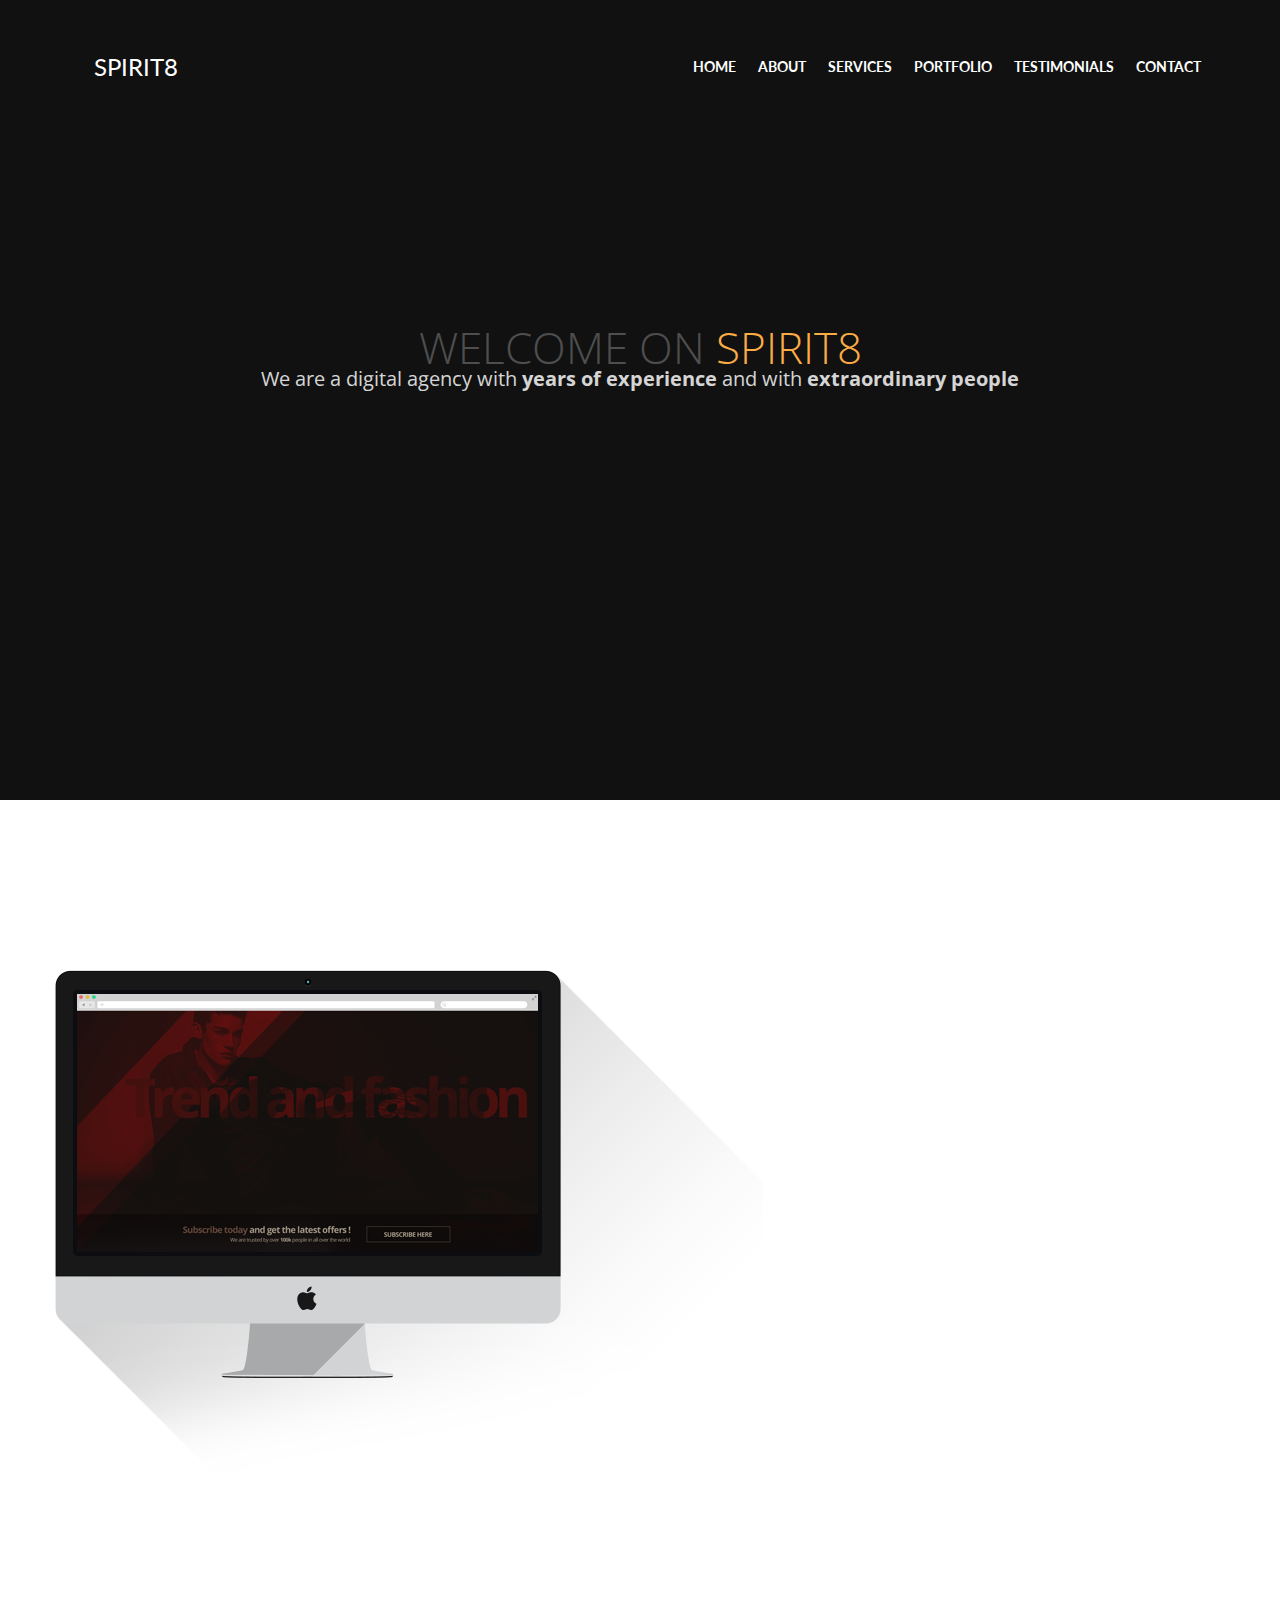
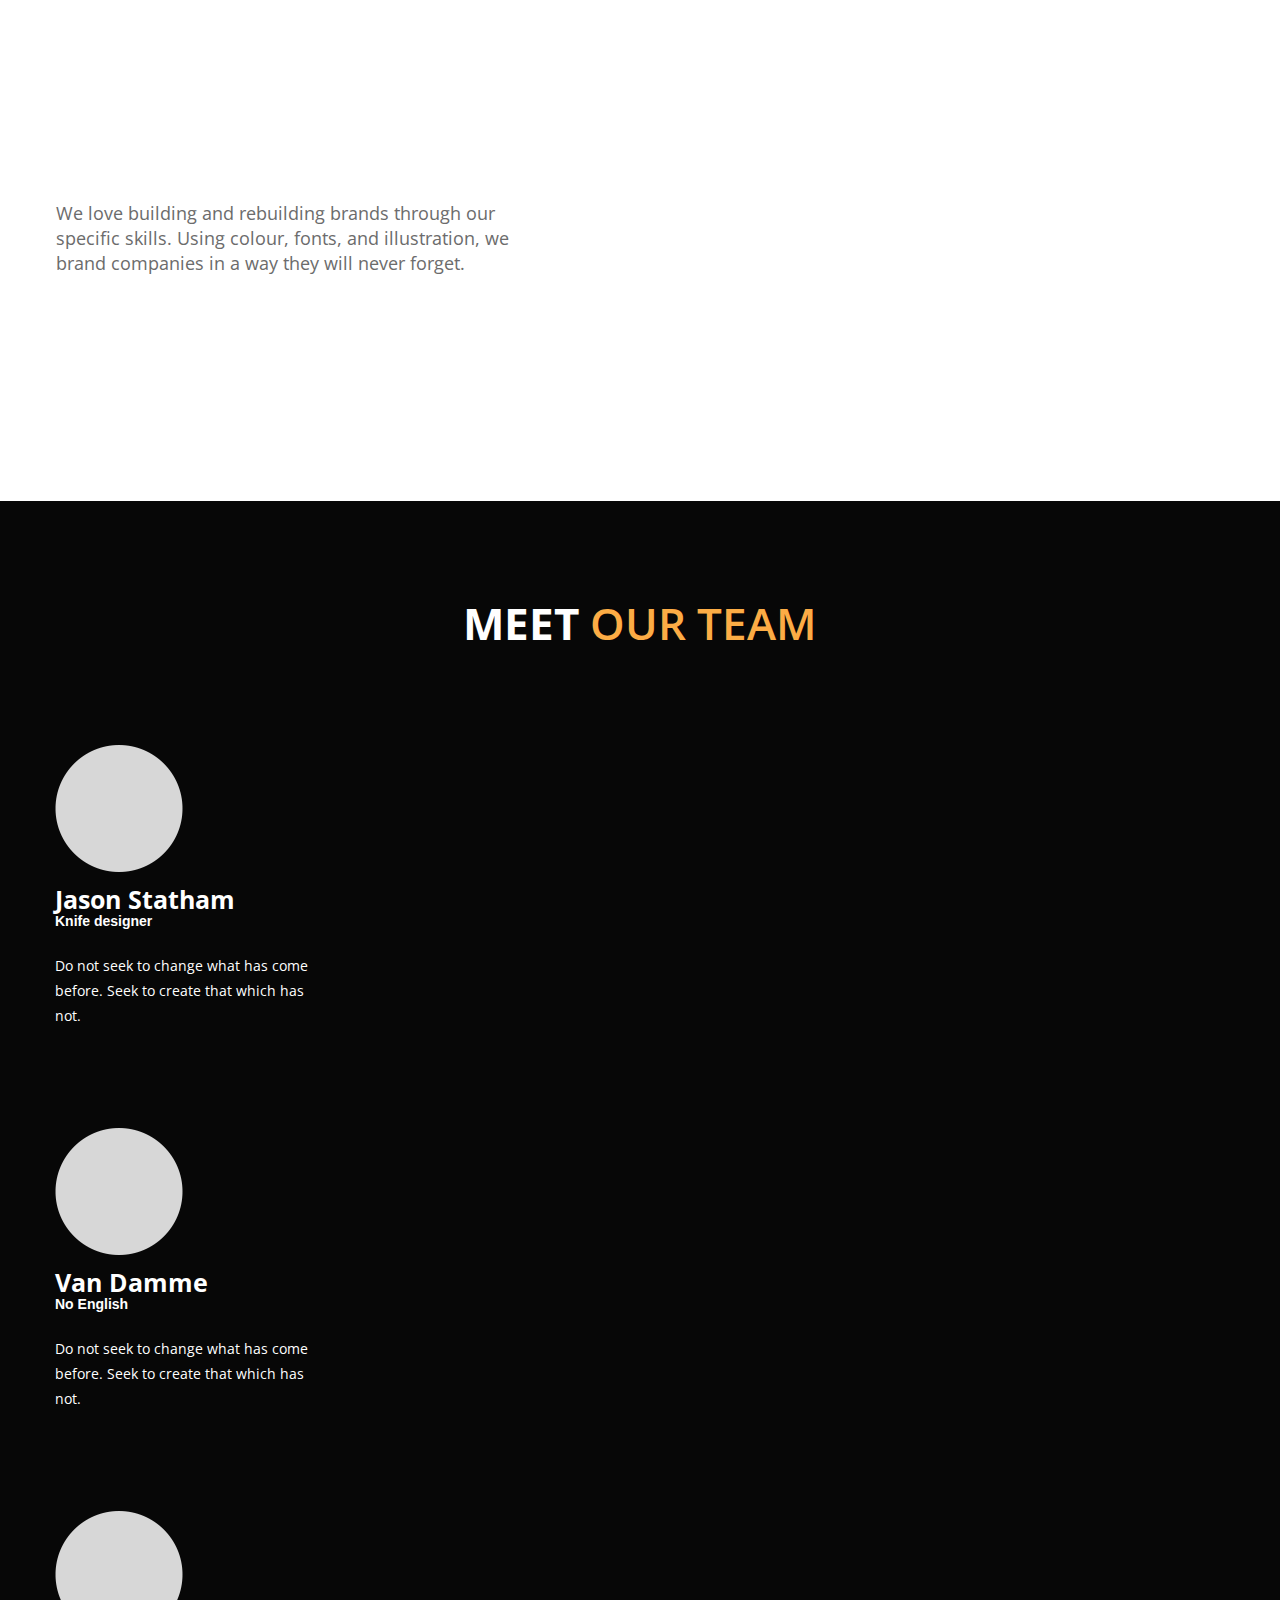
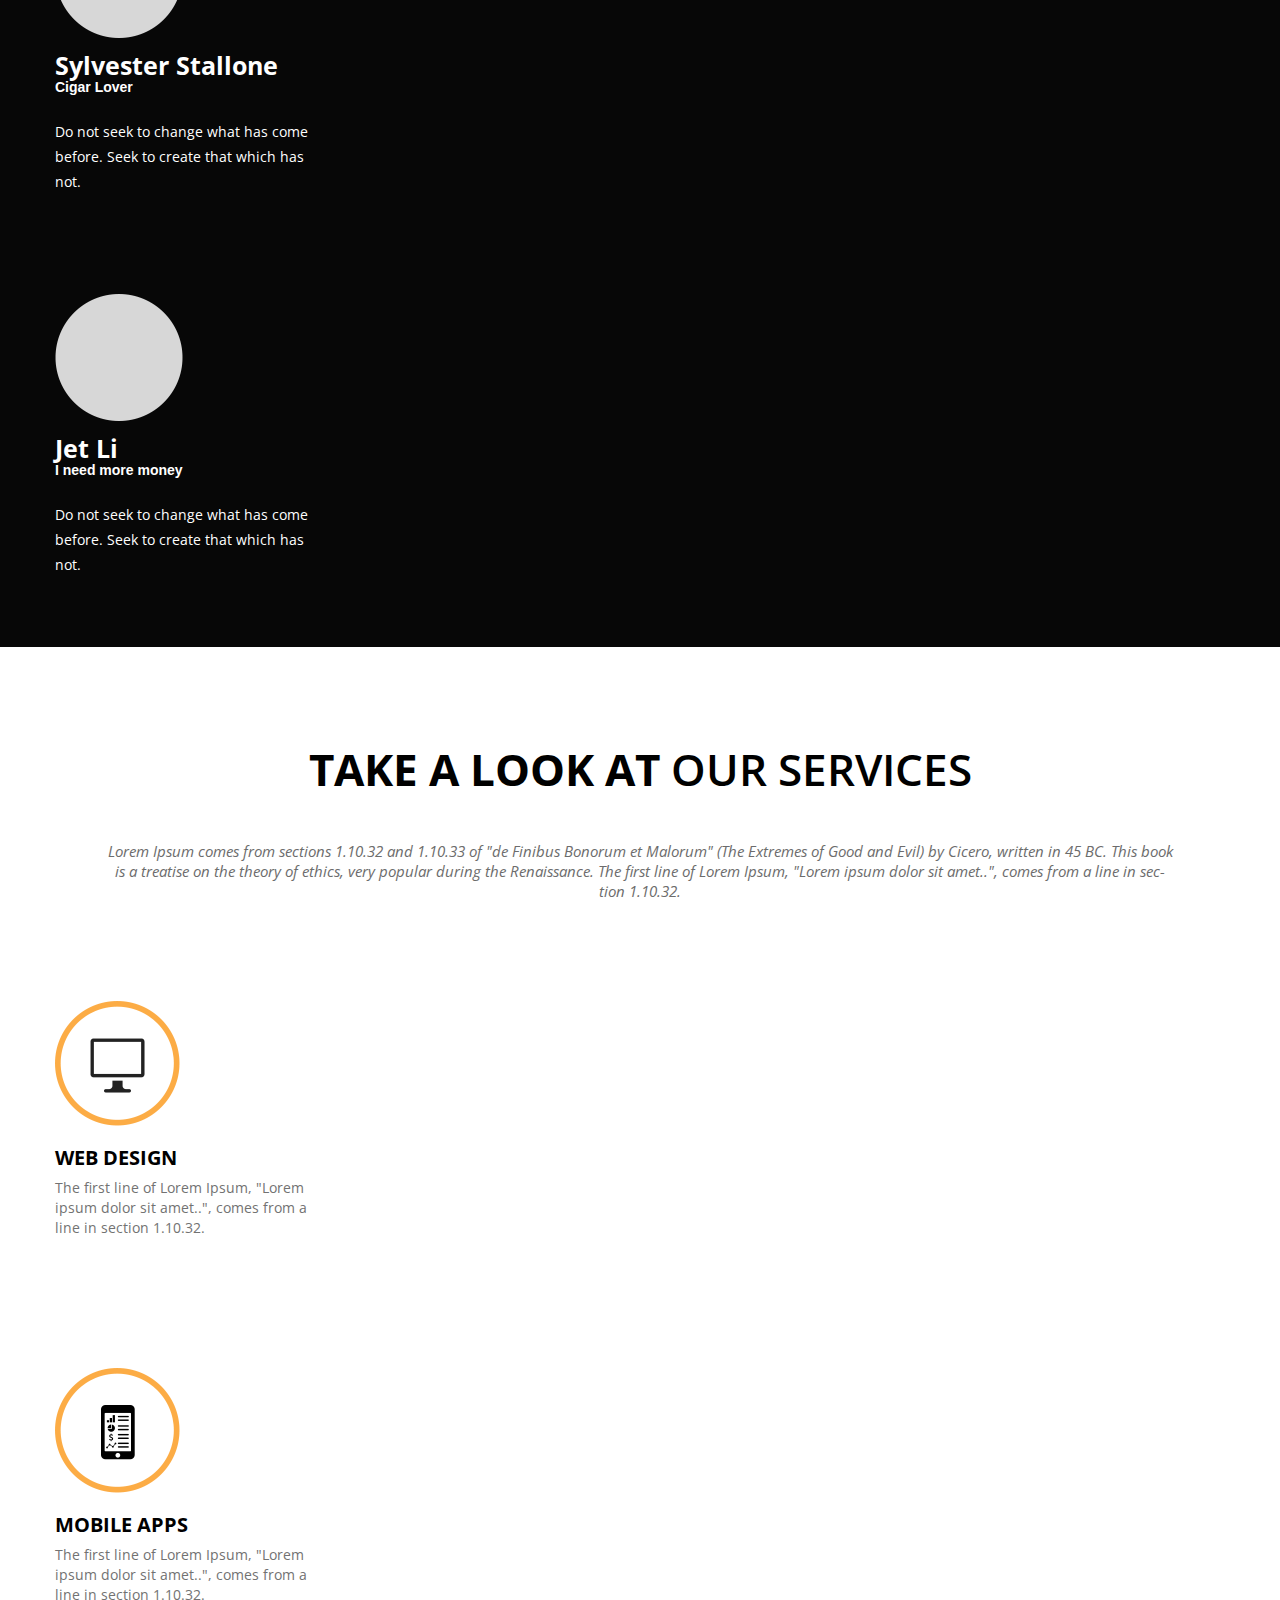
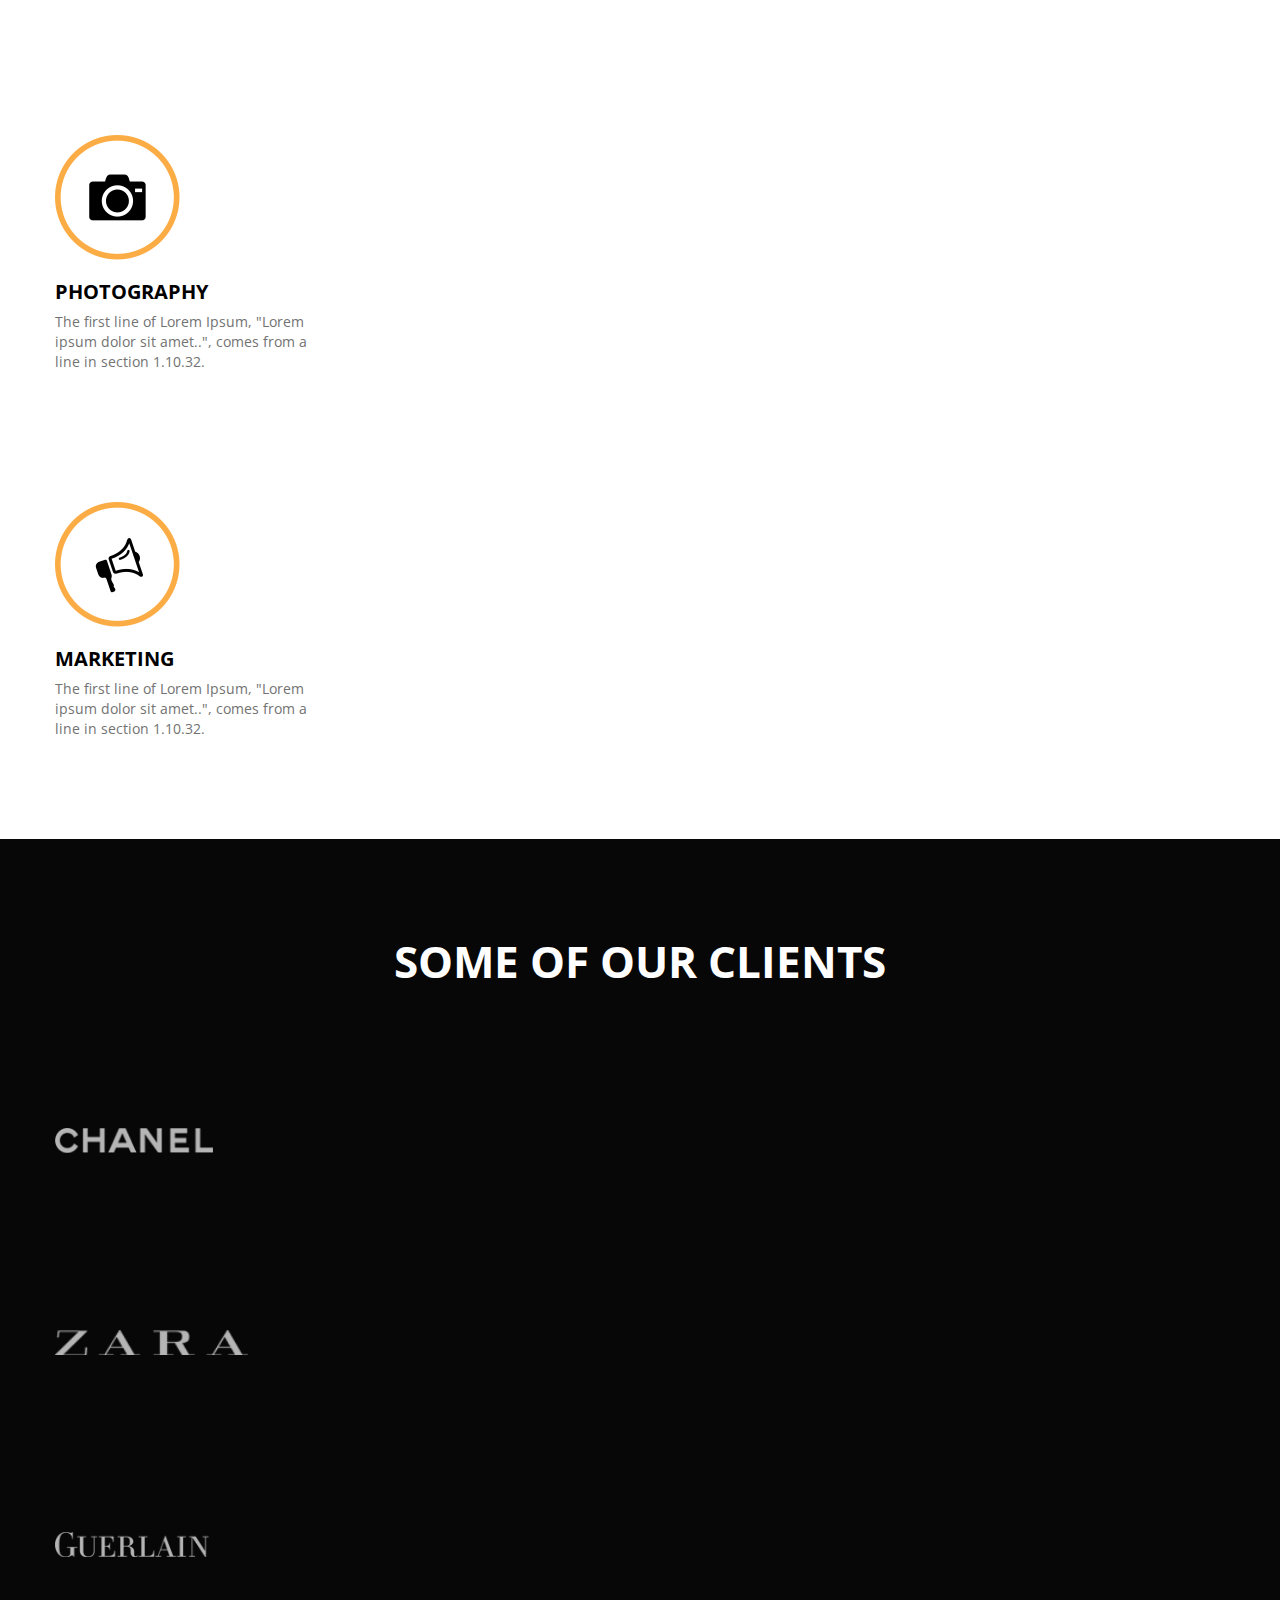
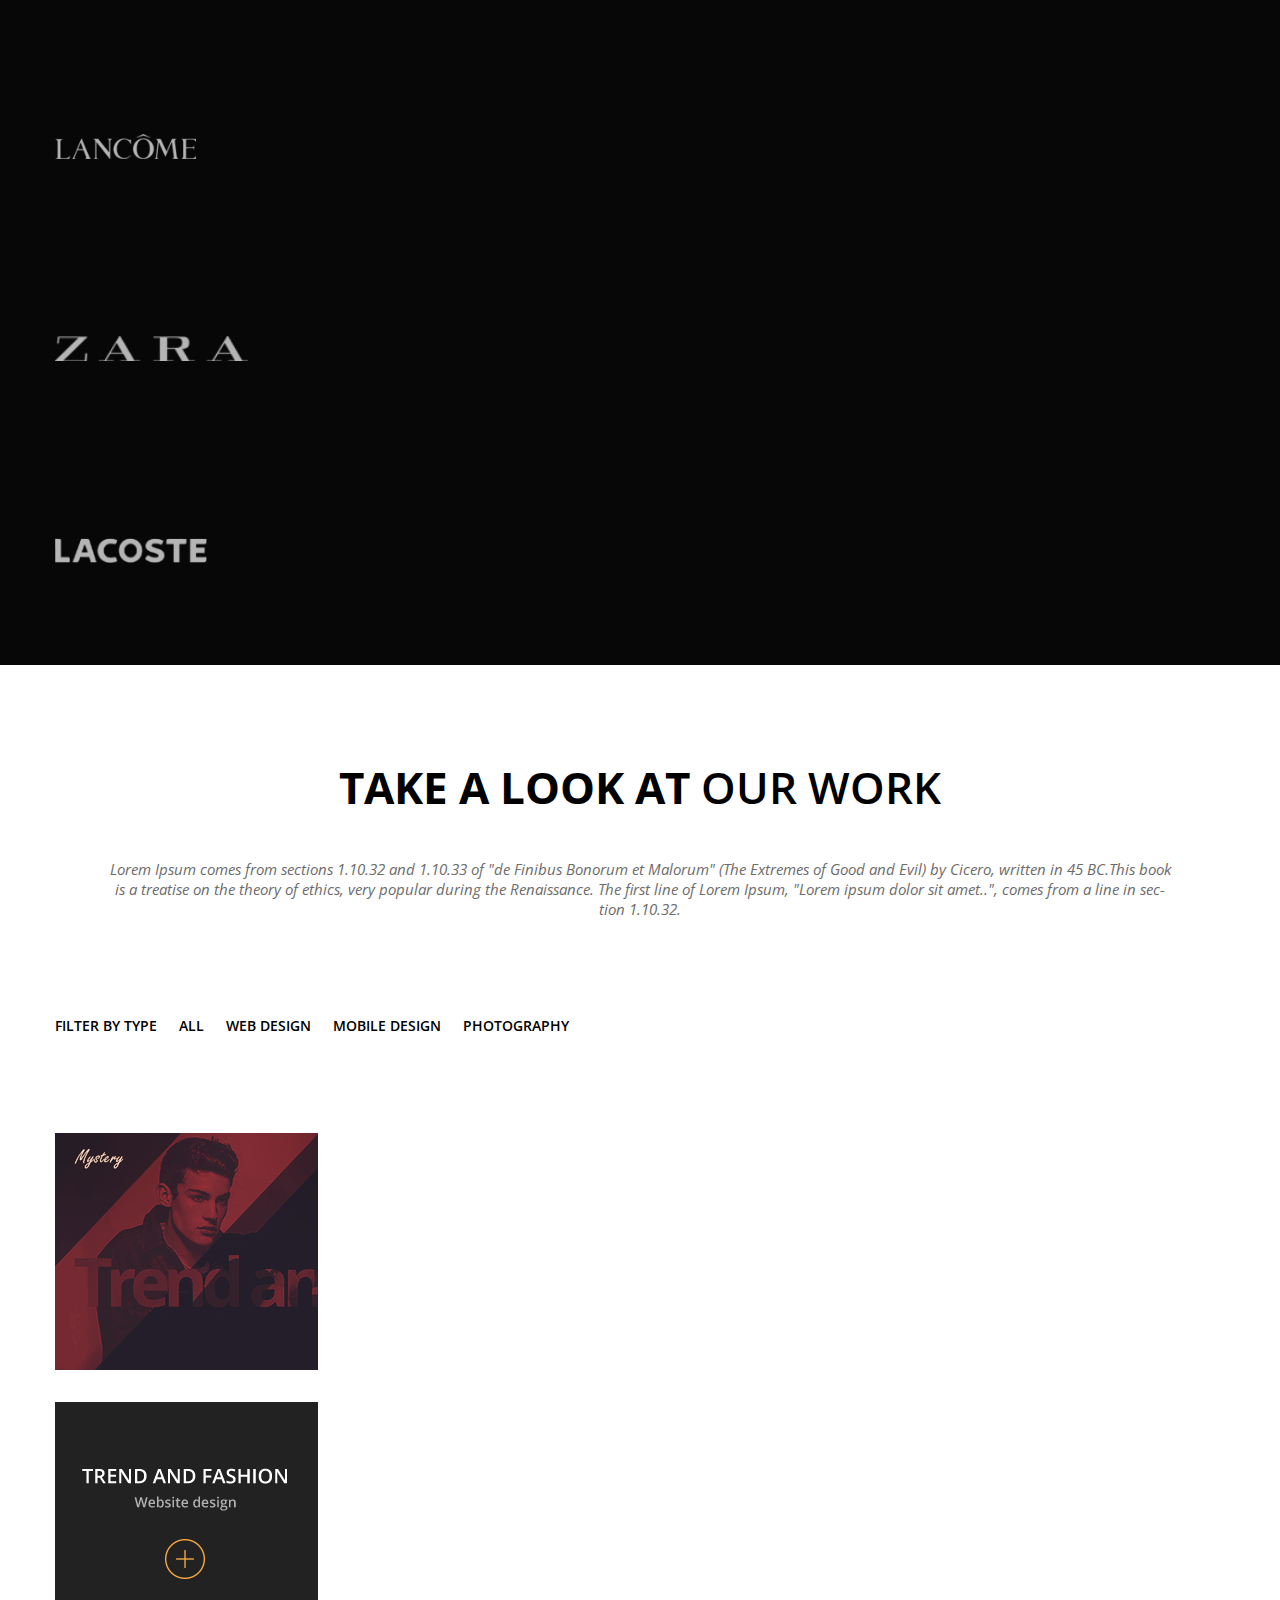
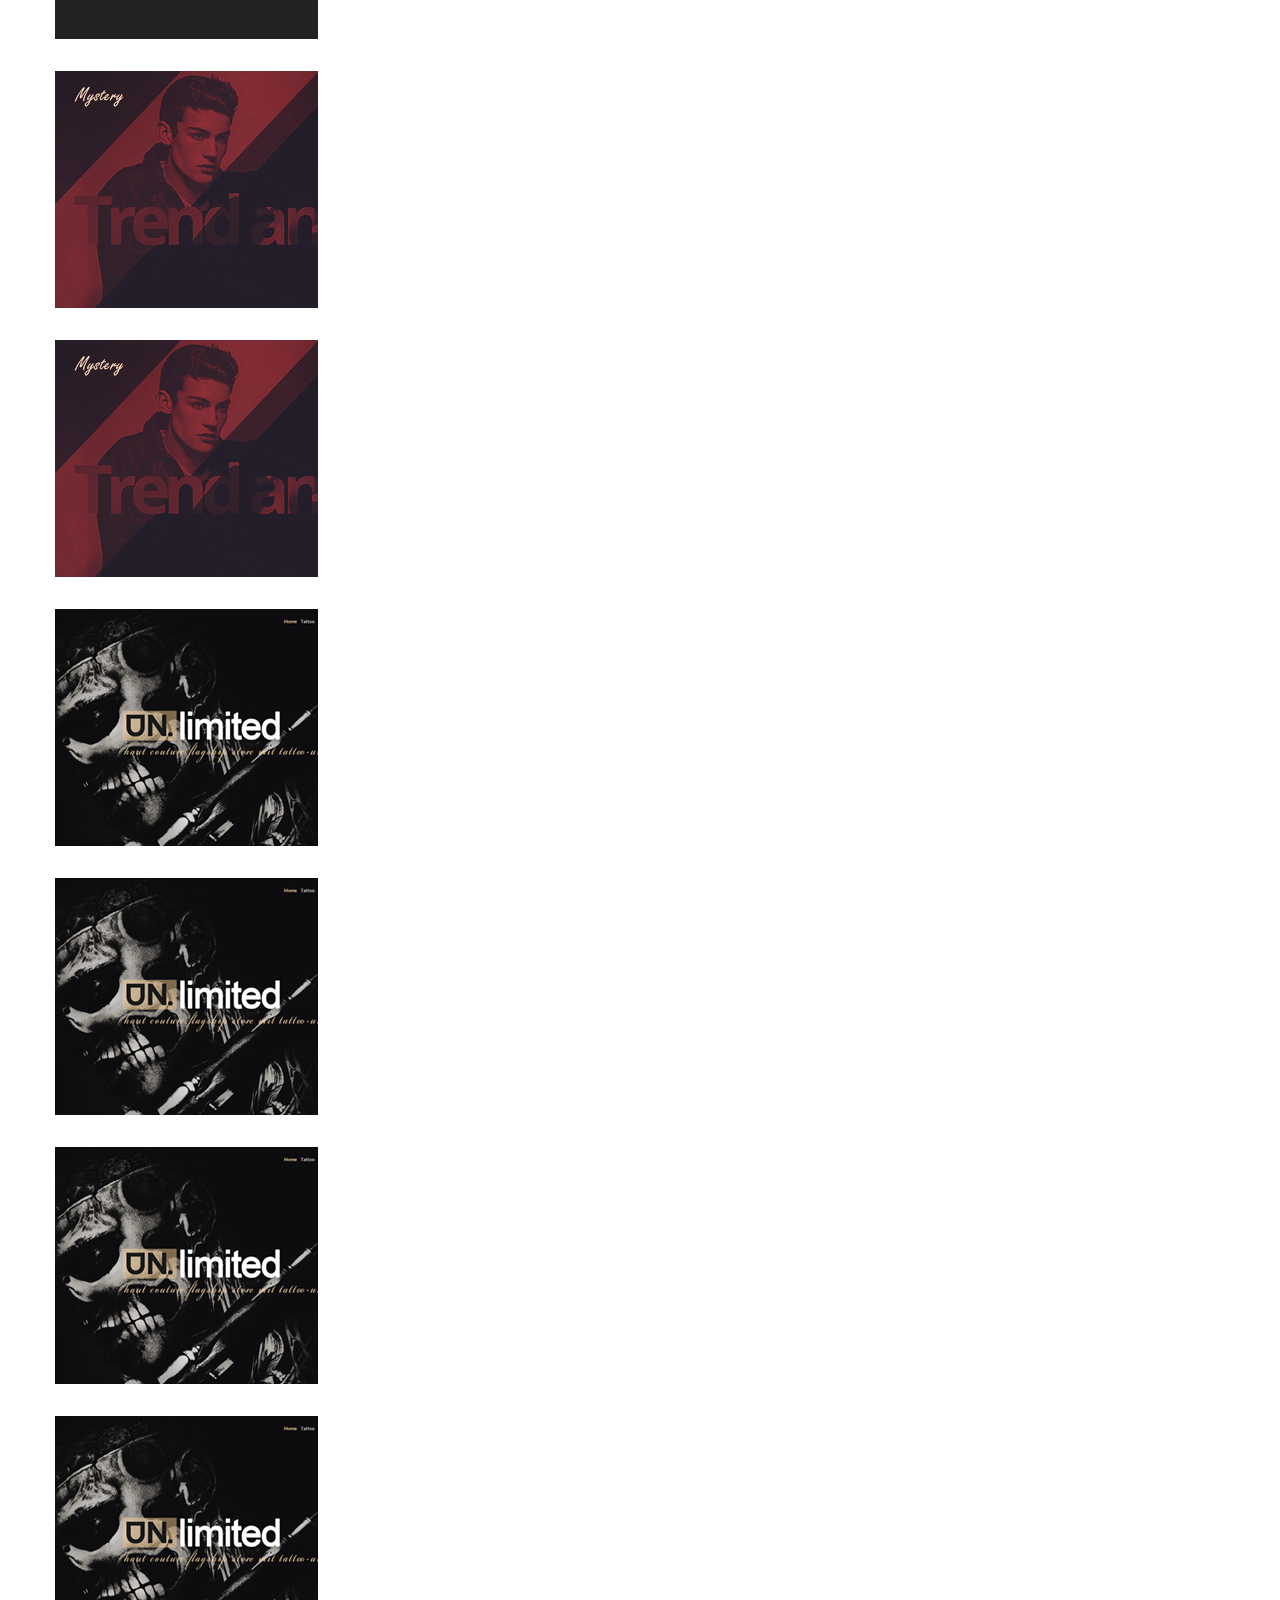
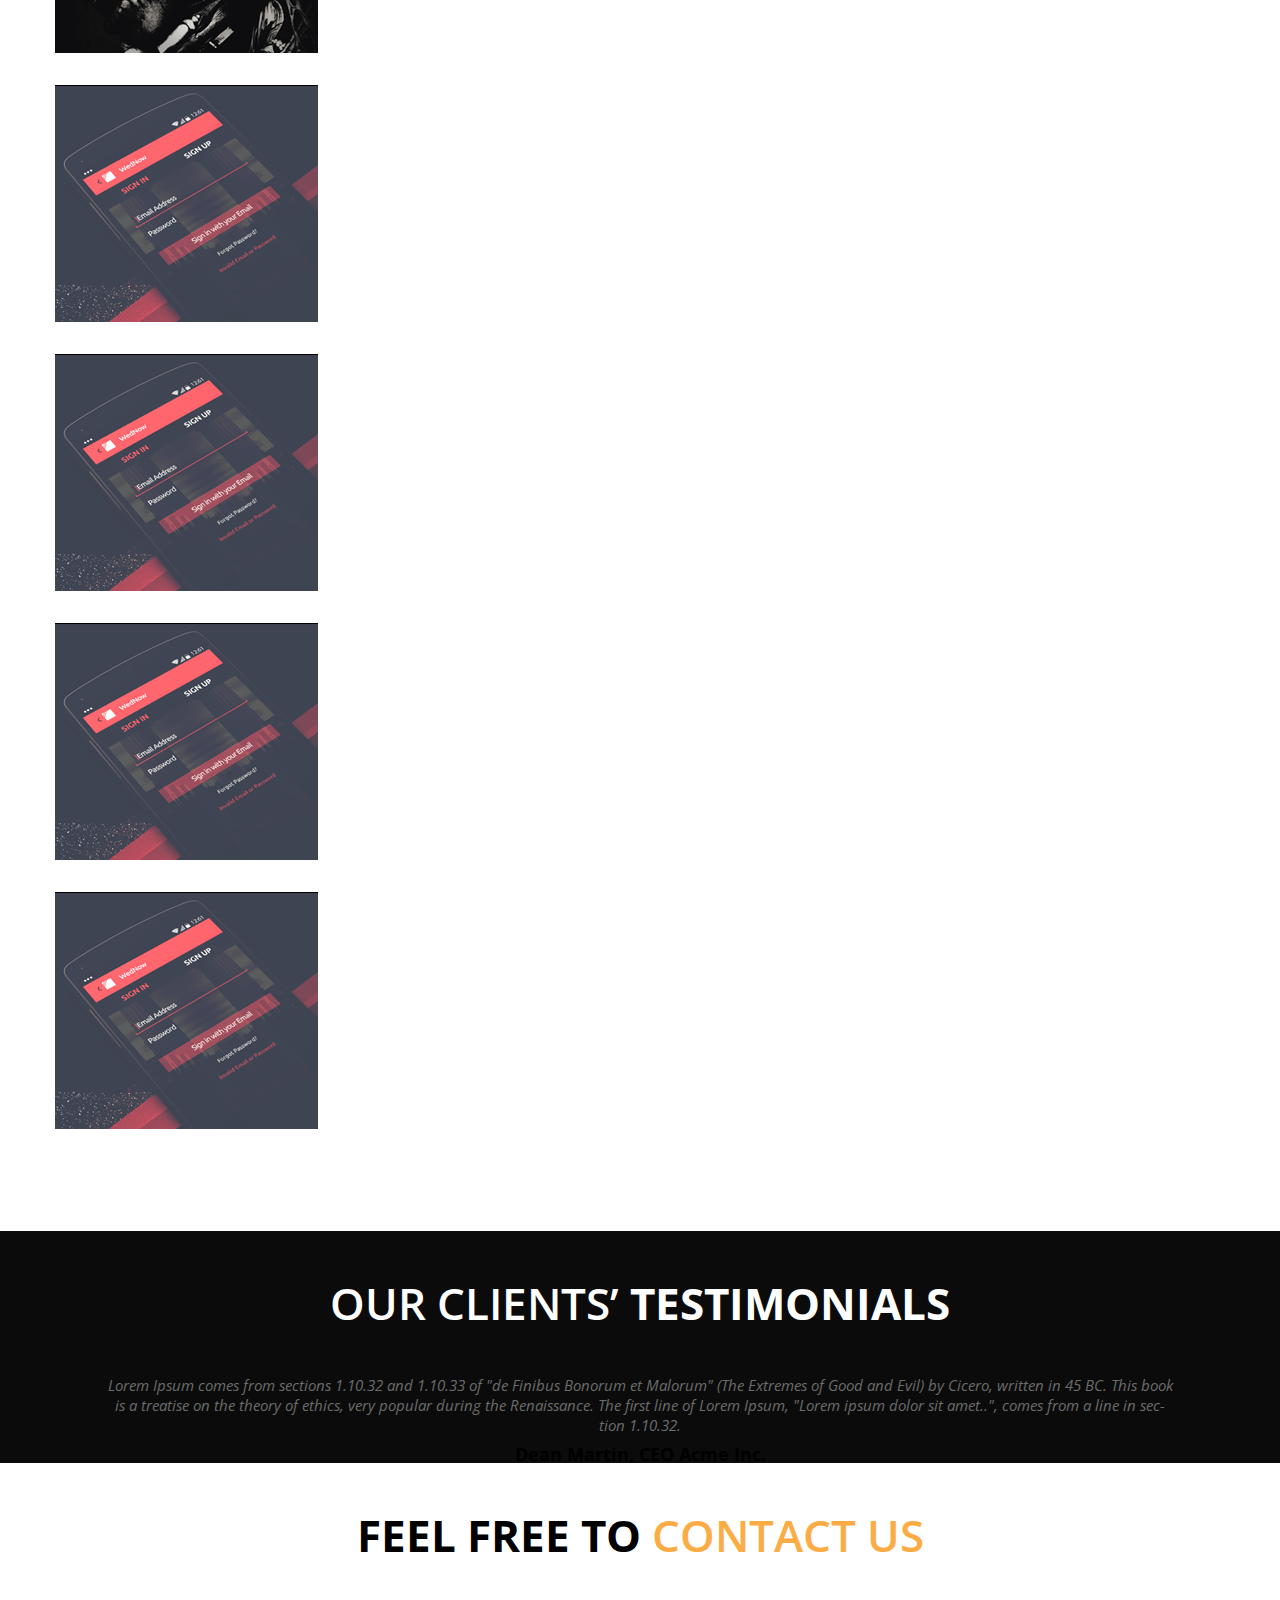
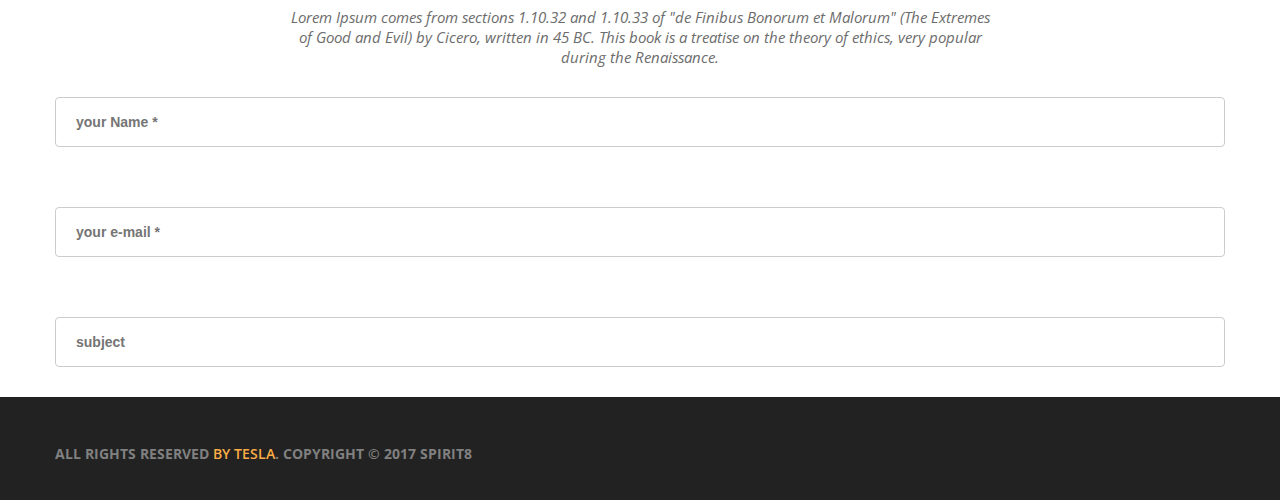
==== index.html @ 23e704df "commit" ====
<!DOCTYPE html>
<html lang="en">
<head>
        	<meta charset="utf-8">
          <meta name="viewport" content="width=device-width, initial-scale=1, shrink-to-fit=no">
        	<title>Spirit8</title>
         <link href="https://fonts.googleapis.com/css?family=Lato|Open+Sans:300,400,600" rel="stylesheet">

            <!-- Bootstrap CSS -->
            <link rel="stylesheet" href="https://maxcdn.bootstrapcdn.com/bootstrap/4.0.0-beta.2/css/bootstrap.min.css" integrity="sha384-PsH8R72JQ3SOdhVi3uxftmaW6Vc51MKb0q5P2rRUpPvrszuE4W1povHYgTpBfshb" crossorigin="anonymous">
            <link rel="stylesheet" href="css/style.css">
            <link rel="stylesheet"  href="css/normalize.css">
            <link rel="stylesheet" href="css/animate.css">
            <!-- slick  -->
     

</head>
<body>
        <header>
        	<div class="wrapper">
        		<div class="header-wrap">
        		  <div class="logo">
        		  	<a class="color" href="#">Spirit8</a>
        		  </div>
        		  <nav class="navigator">
        		  	<ul class="menu">
        		  		<li class="menu-item"><a href="#" class="menu__link">Home</a></li>
        		  		<li class="menu-item"><a href="#" class="menu__link">About</a></li>
        		  		<li class="menu-item"><a href="#" class="menu__link">Services</a></li>
        		  		<li class="menu-item"><a href="#" class="menu__link">Portfolio</a></li>
        		  		<li class="menu-item"><a href="#" class="menu__link">Testimonials</a></li>
        		  		<li class="menu-item"><a href="#" class="menu__link">Contact</a></li>
        		  	</ul>
        		  </nav>
        		</div>
        </header>

        <section id="banner">
        	<div class="wrapper-banner">
        		<div class="banner-black">	
        				<h1 class="animated slideInRight item1">wELCOME on <span>spirit8</span></h1>
        				<p class="animated slideInLeft item2">We are a digital agency with <b>years of experience</b> and with <b>extraordinary people</b></p>

                <div class="scrol">
                  
                </div>
        		</div>
        	</div>
        </section>
        

        <section id="about">
          <div class="wrapper">
          <div class="wrapper-about">
            <div class="row leftslide ">
              <div class="col-md-7">
              <img src="img/slide1.png" alt="">
               </div>
               <div class="col-md-5">
              <p class="animated mov text1">We love building and rebuilding brands through our <br/>  specific skills. Using colour, fonts, and illustration, we <br/>  brand companies in a way they will never forget.</p>
              </div>
            </div>
          </div>
        </div>
        </section>


        <section id="team">
          <div class="wrapper">
          <div class="wrapper-team">
            <div id="slider">
            <h1 class="title">Meet <span>our team</span></h1>
            <div class="row text-center ">
               <div class="col-lg-3">
                 <img  class="icon" src="img/icon1.png" alt="">
                 <h2 class="had2">Jason Statham</h2>
                 <h3 class="had3">Knife designer</h3>
                 <p class="descr">Do not seek to change what has come <br> 
                    before. Seek to create that which  has<br> not.</p>
               </div>
               <div class="col-lg-3">
                 <img class="icon" src="img/icon1.png" alt="">
                 <h2 class="had2">Van Damme</h2>
                 <h3 class="had3">No English</h3>
                 <p class="descr">Do not seek to change what has come <br> 
                    before. Seek to create that which  has<br> not.</p>
               </div>
               <div class="col-lg-3">
                 <img class="icon" src="img/icon1.png" alt="">
                 <h2 class="had2">Sylvester Stallone</h2>
                 <h3 class="had3">Cigar Lover</h3>
                 <p class="descr">Do not seek to change what has come <br> 
                    before. Seek to create that which  has<br> not.</p>
               </div>
               <div class="col-lg-3">
                 <img  class="icon" src="img/icon1.png" alt="">
                 <h2 class="had2">Jet Li</h2>
                 <h3 class="had3">I need more money</h3>
                 <p class="descr">Do not seek to change what has come <br> 
                    before. Seek to create that which  has<br> not.</p>
               </div>
            </div>
            </div>
          </div>
        </div>
        </section>

        <section id="services">
          <div class="wrapper">
            <div class="wrapper-serv">
              <h2 class="box">take a look at <span>our services</span></h2>
              <p class="text2">Lorem Ipsum comes from sections 1.10.32 and 1.10.33 of "de Finibus Bonorum et Malorum" (The Extremes of Good and Evil) by Cicero, written in 45 BC. This book <br> is a treatise on the theory of ethics, very popular during the Renaissance. The first line of Lorem Ipsum, "Lorem ipsum dolor sit amet..", comes from a line in sec-<br>tion 1.10.32.</p>
              <div class="animated mov1 row text-center">
                <div class="col-lg-3">
                 <img  class="icon" src="img/Forma-1.png" alt="">
                 <h2 class="had4">Web design</h2>
                 <p class="descr2">The first line of Lorem Ipsum, "Lorem <br> ipsum dolor sit amet..", comes from a<br> line in section 1.10.32.</p>
               </div>
                 <div class="col-lg-3">
                 <img  class="icon" src="img/Forma-2.png" alt="">
                 <h2 class="had4">Mobile apps</h2>
                 <p class="descr2">The first line of Lorem Ipsum, "Lorem <br> ipsum dolor sit amet..", comes from a<br> line in section 1.10.32.</p>
               </div>
                 <div class="col-lg-3">
                 <img  class="icon" src="img/Forma-3.png" alt="">
                 <h2 class="had4">PHOTOGRAPHY</h2>
                 <p class="descr2">The first line of Lorem Ipsum, "Lorem <br> ipsum dolor sit amet..", comes from a<br> line in section 1.10.32.</p>
               </div>
                 <div class="col-lg-3">
                 <img  class="icon" src="img/Forma-4.png" alt="">
                 <h2 class="had4">marketing</h2>
                 <p class="descr2">The first line of Lorem Ipsum, "Lorem <br> ipsum dolor sit amet..", comes from a<br> line in section 1.10.32.</p>
               </div>
              </div>
            </div>
          </div>
        </section>


          <section id="clients">
            <div class="wrapper">
              <div class="wrapper-client">
                <div class="title"><h2>SOME OF OUR CLIENTS</h2></div>
                 <div class="row text-center">
                   <div class="col-lg-2">
                    <img class="icon2" src="img/client-1.png" alt="">
                  </div>
                   <div class="col-lg-2">
                    <img class="icon2" src="img/client-2.png" alt="">
                  </div>
                   <div class="col-lg-2">
                    <img class="icon2" src="img/client-3.png" alt="">
                  </div>
                   <div class="col-lg-2">
                    <img class="icon2" src="img/client-4.png" alt="">
                  </div>
                   <div class="col-lg-2">
                    <img class="icon2" src="img/client-2.png" alt="">
                  </div>
                   <div class="col-lg-2">
                    <img class="icon2" src="img/client-5.png" alt="">
                  </div>
              </div>
            </div>
          </section>


        <section id="portfolio">
          <div class="wrapper">
            <div class="wrapper-port">
              <div class="box1"><h1 class="title1">take a look at <span>our work</span></h1>
                <p class="text3">Lorem Ipsum comes from sections 1.10.32 and 1.10.33 of "de Finibus Bonorum et Malorum" (The Extremes of Good and Evil) by Cicero, written in 45 BC.This book <br>  is a treatise on the theory of ethics, very popular during the Renaissance. The first line of Lorem Ipsum, "Lorem ipsum dolor sit amet..", comes from a line in sec-<br> tion 1.10.32.</p>
              </div>
              <ul class="menu2">
                <li class="menu-item1"><a href="#" class="menu__link1">Filter by type</a></li>
                <li class="menu-item2"><a href="#" class="menu__link1">All</a></li>
                <li class="menu-item2"><a href="#" class="menu__link1">Web design</a></li>
                <li class="menu-item2"><a href="#" class="menu__link1">Mobile design</a></li>
                <li class="menu-item2"><a href="#" class="menu__link1">Photography</a></li>
              </ul>
              <div class="row text-center">
                <div class="col-lg-3">
                  <img class="icon3" src="img/img1.png" alt="">
                </div>
                <div class="col-lg-3">
                  <img class="icon3" src="img/img2.png" alt="">
                </div>
                <div class="col-lg-3">
                  <img  class="icon3" src="img/img1.png" alt="">
                </div>
                <div class="col-lg-3">
                  <img class="icon3" src="img/img1.png" alt="">
                </div>
                <div class="col-lg-3">
                  <img class="icon3"  src="img/img3.png" alt="">
                </div>
                <div class="col-lg-3">
                  <img class="icon3" src="img/img3.png" alt="">
                </div>
                <div class="col-lg-3">
                  <img class="icon3" src="img/img3.png" alt="">
                </div>
                <div class="col-lg-3">
                  <img class="icon3" src="img/img3.png" alt="">
                </div>
                <div class="col-lg-3">
                  <img class="icon3" src="img/img4.png" alt="">
                </div>
                <div class="col-lg-3">
                  <img class="icon3" src="img/img4.png" alt="">
                </div>
                <div class="col-lg-3">
                  <img class="icon3" src="img/img4.png" alt="">
                </div>
                <div class="col-lg-3">
                  <img class="icon3" src="img/img4.png" alt="">
                </div> 
              </div>
            </div>
          </div>
        </section>


        <section id="testimonialis">
          <div class="wrapper">
            <div class="wrapper-test">
              <h1 class="title2"><span>our clients’</span> testimonials</h1>
              <p class="text2">Lorem Ipsum comes from sections 1.10.32 and 1.10.33 of "de Finibus Bonorum et Malorum" (The Extremes of Good and Evil) by Cicero, written in 45 BC. This book <br> is a treatise on the theory of ethics, very popular during the Renaissance. The first line of Lorem Ipsum, "Lorem ipsum dolor sit amet..", comes from a line in sec-<br>tion 1.10.32.</p>
              <h2 class="descr3">Dean Martin, CEO Acme Inc.</h2>
            </div>
          </div>
        </section>

        
        <section id="contact">
          <div class="wrapper">
            <div class="wrapper-contact">
              <h1 class="title3 ">feel free to <span>contact us</span></h1>
              <p class="text2">Lorem Ipsum comes from sections 1.10.32 and 1.10.33 of "de Finibus Bonorum et Malorum" (The Extremes<br>  of Good and Evil) by Cicero, written in 45 BC. This book is a treatise on the theory of ethics, very popular<br> during the Renaissance. </p>
            </div>
              <input type="text" placeholder="your Name *" />
              <input type="text" placeholder="your e-mail *"/>
              <input type="text" placeholder="subject"/>
            </div>
          </div>
        </section>


        <footer id="end">
          <div class="wrapper">
            <div class="wrapper-end">
              <h1 class="title4">ALL RIGHTS RESERVED <span>BY TESLA</span>. COPYRIGHT © 2017 SPIRIT8</h1>
              <div class="social">
                <a href="#" class="ic-tw black">&nbsp;</a>
                <a href="#" class="ic-fb black">&nbsp;</a>
                <a href="#" class="ic-pn black">&nbsp;</a>
                <a href="#" class="ic-gl black">&nbsp;</a>
              </div>
            </div>
          </div>
        </footer>


       </div>
         <!-- Optional JavaScript -->
          <!-- jQuery first, then Popper.js, then Bootstrap JS -->
          <script src="https://code.jquery.com/jquery-3.2.1.slim.min.js" integrity="sha384-KJ3o2DKtIkvYIK3UENzmM7KCkRr/rE9/Qpg6aAZGJwFDMVNA/GpGFF93hXpG5KkN" crossorigin="anonymous"></script>
          <script src="https://cdnjs.cloudflare.com/ajax/libs/popper.js/1.12.3/umd/popper.min.js" integrity="sha384-vFJXuSJphROIrBnz7yo7oB41mKfc8JzQZiCq4NCceLEaO4IHwicKwpJf9c9IpFgh" crossorigin="anonymous"></script>
          <script src="https://maxcdn.bootstrapcdn.com/bootstrap/4.0.0-beta.2/js/bootstrap.min.js" integrity="sha384-alpBpkh1PFOepccYVYDB4do5UnbKysX5WZXm3XxPqe5iKTfUKjNkCk9SaVuEZflJ" crossorigin="anonymous"></script>
          <script>
            $(window).scroll(function() {
            $('.mov').each(function(){
              var imagePos = $(this).offset().top;
              var topOfWindow = $(window).scrollTop();
              if (imagePos < topOfWindow+900) {
                $(this).addClass('fadeInRightBig');
              }
            });
            });

             $(window).scroll(function() {
            $('.mov1').each(function(){
              var imagePos = $(this).offset().top;
              var topOfWindow = $(window).scrollTop();
              if (imagePos < topOfWindow+900) {
                $(this).addClass('fadeInUp');
                }
              });
            });
          </script>
              <!-- jQuery -->
  </body>
</html>
---- css/style.css ----
.body {
	color: #fff;
	font-size: 14px;
}

  /* header */

header {
	position: absolute;
	top: 0px;
	left: 0px;
	right: 0px;
	z-index: 99;
}
.wrapper {
	max-width: 1170px;
	margin: 0 auto;
	width: 100%;
}
.header-wrap {
	margin-top: 55px;
	display: flex;
	align-items: center;
	justify-content: center;
}
.logo {
	padding-left: 15px;
}
.logo a {
	font-family: 'Lato',bold;
	font-size: 24px;
	font-weight: 400;
	color: #fff;
	text-transform: uppercase;

}
.color:hover {
	color: #fcac45;
}
.menu {
	list-style: none;
	display: flex;
}
.menu-item:first-child {
	margin-left: 515px;
}
.menu-item {
	margin-left: 22px;
	position: relative;
}

.menu__link {
	font-family: Lato, bold;
	font-size: 14px;
	font-weight: 700;
	position: relative;
	text-transform: uppercase;
    color: #fff;
}
.menu__link:hover {
	color: #fcac45;
}

 /* banner */

 #banner {
 	height: 800px;
 	background: #111 url(img/banner.png) no-repeat center top;
 	background-attachment: fixed;
    padding-top: 225px;
    padding-bottom: 280px;
    text-align: center;
 	-webkit-background-size: cover;
	   -moz-background-size: cover;
	     -o-background-size: cover;
	     	background-size: cover;
 }
.banner-black {
    text-align: center;
    padding-top: 100px;

}
.item1 {
    font-family: "Open Sans",sans-serif;
    font-size: 44px;
    font-weight: 44; 
    text-transform: uppercase;
    color: #4e4e4e;
}
.item1 span {
	color: #fcac45;
	
}
.item2 {
	font-family: "Open Sans",sans-serif;
	font-size: 20px;
	color: #d5d5d5;
}

/* about  */

.leftslide img {
	margin:100px 0 ;
	
}
.text1 {
	margin: 225px 1px;
	font-family: "Open Sans",sans-serif;
	font-size: 18px;
	line-height: 25px;
	color: #6c6c6c;
}

/*  meet our team  */

#team {
 background-color: #070707;
}
.title {
	padding-top: 100px;
	text-align: center;
	font-family: "Open Sans",sans-serif; 
	font-size: 44px;
	text-transform: uppercase;
	color: #fff;
}
.title span {
	color: #fcac45;
	font-weight: 600;

}
.icon {
	margin-top: 30px;
}
.had2 {
	padding-top: 20px;
    font:  bold 25px/10px "Open Sans"; 
	color: #fff;
}
.had3 {
	padding: 10px 0 25px;
	color: #fff;
}
.descr {
	padding-bottom: 70px;
	font-family: "Open Sans",sans-serif; 
	font-size: 14px;
	line-height: 25px;
	color: #fff;
}


/*  services */

.box {
	margin-top: 100px;
	font-family: "Open Sans";
	font-size: 44px;
	text-align: center;
	text-transform: uppercase;

}
.box span {
	font-weight: 600;
}
.text2 {
	margin-top: 50px;
    font: italic 15px "Open Sans";
	text-align: center;
	color: #6c6c6c;
}
.had4 {
	font-family: "Open Sans",Semibold;
	font-size: 20px;
	margin-top: 20px;
	text-transform: uppercase;
	color: black;
}
.descr2 {
	font-family: "Open Sans";
	font-size: 14px;
	margin-top: 10px;
	padding-bottom: 100px;
	line-height: 20px;
	color: #727272;
}

/*  clients */

#clients {
	background-color: #070707;
}
.icon2 {
	height: 125px;
	margin-top: 75px; 
	padding-bottom: 100px;
}


/*  portfolio */

.box1{
	margin-top: 100px;
	text-align: center;
}
.box1 .title1 {
	font-family: "Open Sans";
	font-size: 44px;
	text-transform: uppercase;
}
.box1 .title1 span {
	font-family: "Open Sans",Semibold;
	font-weight: 600;
}

.text3 {
	margin-top: 50px;
    font: italic 15px "Open Sans";
	text-align: center;
	color: #6c6c6c;
}

.menu2 {
	margin-top: 100px;
	list-style: none;
	display: flex;
}

.menu2-item:first-child {
	margin-left: 515px;
	padding-left: 515px;
}
.menu-item2 {
	margin-left: 22px;
	position: relative;
}
.menu__link1 {
	font-family: "Open Sans", bold;
	font-size: 14px;
	font-weight: 600;
	position: relative;
	text-transform: uppercase;
    color: black;
}
.menu__link:hover {
	color: #fcac45;
}

.icon3 {
	margin-top: 30px;
}

/*  testimonialis */

#testimonialis {
	margin-top: 100px;
	background-color: #0b0b0b;
}
.title2 {
	padding-top: 50px;
	font-family: "Open Sans";
	font-size: 44px;
	text-transform: uppercase;
	text-align: center;
	color: #fff;
}
.title2 span {
	font-weight: 600;
}
.descr3 {
	font-family: "Open Sans";
	font-size: 18px;
	text-align: center;
	padding-top: 10px;
}

/*  contact */

.title3 {
	padding-top: 50px;
	font-family: "Open Sans";
	font-size: 44px;
	text-transform: uppercase;
	text-align: center;
	color: #000;
}
.title3 span {
	font-weight: 600;
	color: #fcac45;
}
.row {
	margin-top: 70px;
}

#contact input[type="text"],
#contact textarea {
	width: 100%;
	padding: 15px 20px;
	margin-bottom: 30px;
	margin-top: 30px;
	font: bold 14px/14px Arial, sans-serif;
	color: #222;
	background: #FFF;
	box-shadow: none;
	 -webkit-border-radius: 4px;
   	    -moz-border-radius: 4px;
   	      -o-border-radius: 4px;
   	         border-radius: 4px;
}

#contact input[type="text"] {
	height: 50px;
	border: 1px solid #ccc;
}

#contact textarea {
	height: 210px;
	border: none;
	resize: none;
}


/*  footer */

#end {
	background-color: #222222;
}
.title4 {
	padding-top: 50px;
	padding-bottom:  25px;
	font-family: "Open Sans";
	font-size: 14px;
	color: #808080;
}
.title4 span {
    font-weight: 600;
	color: #fcac45;
}
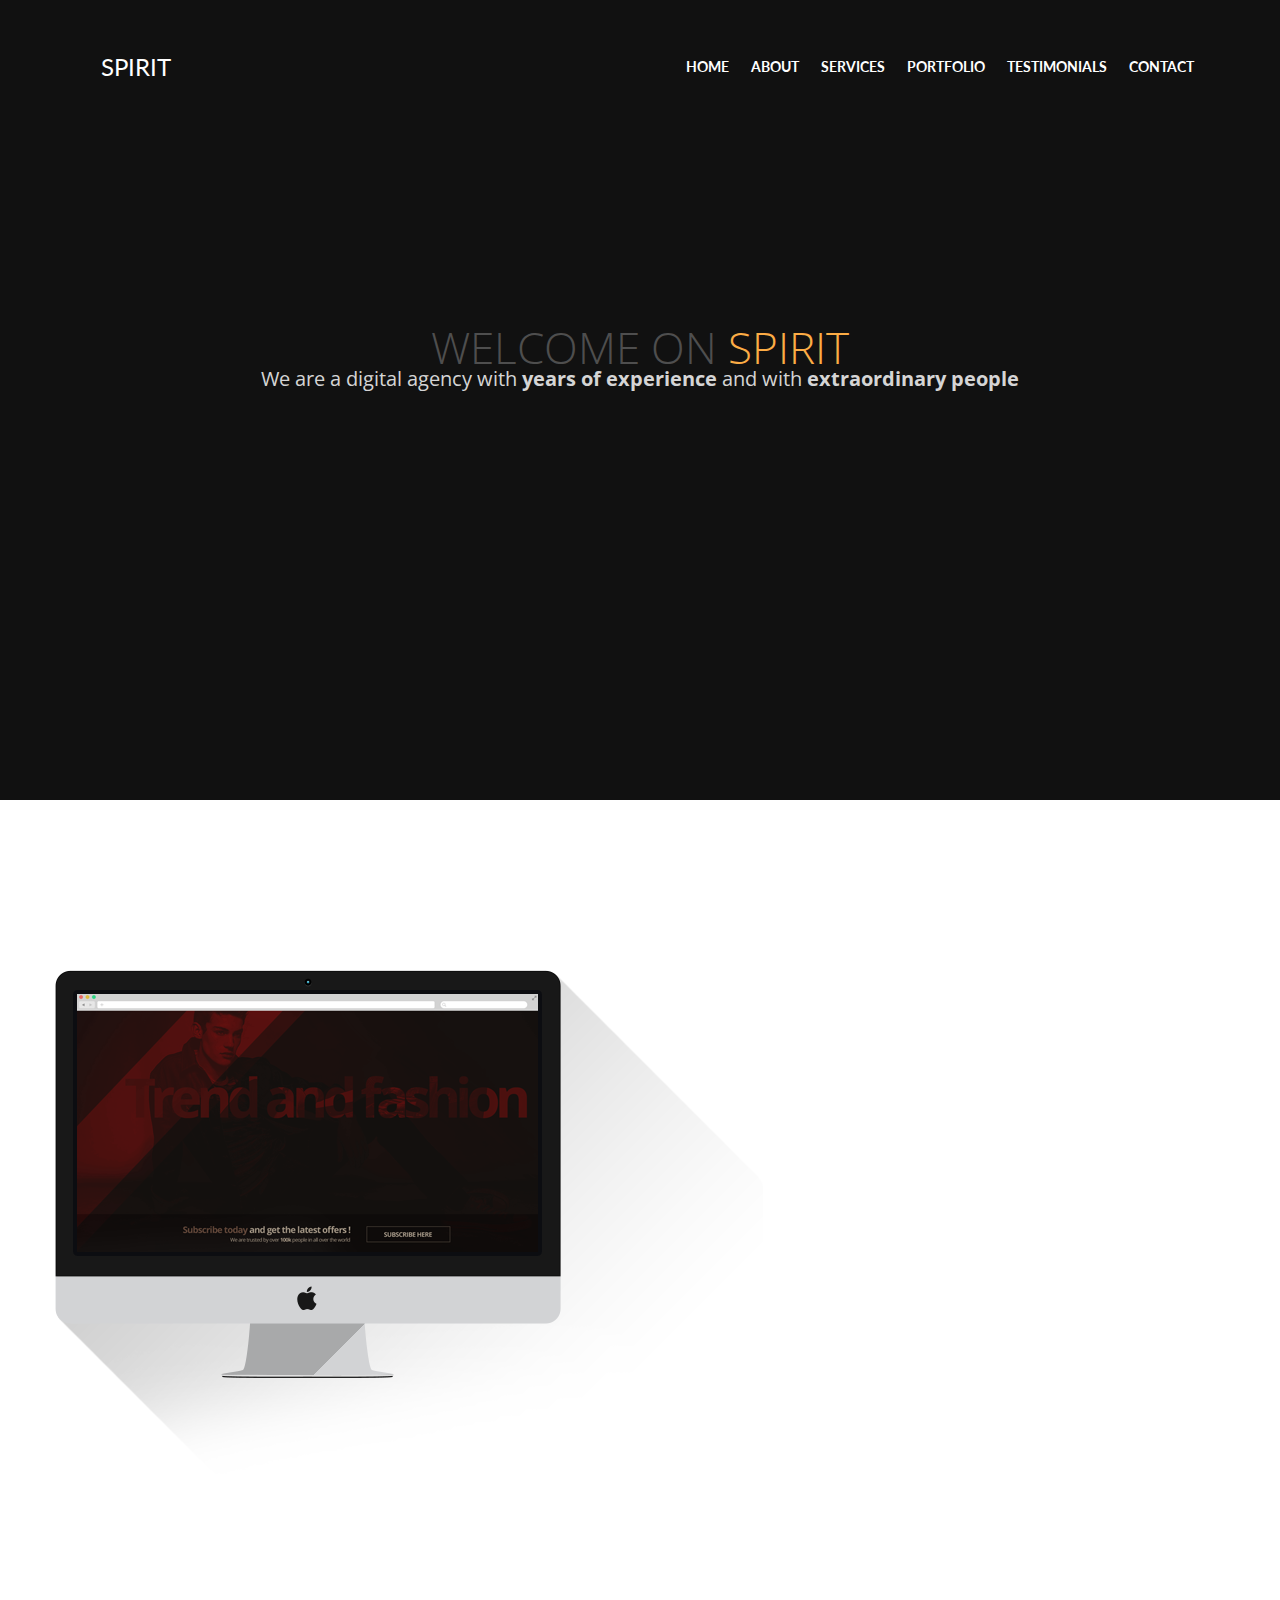
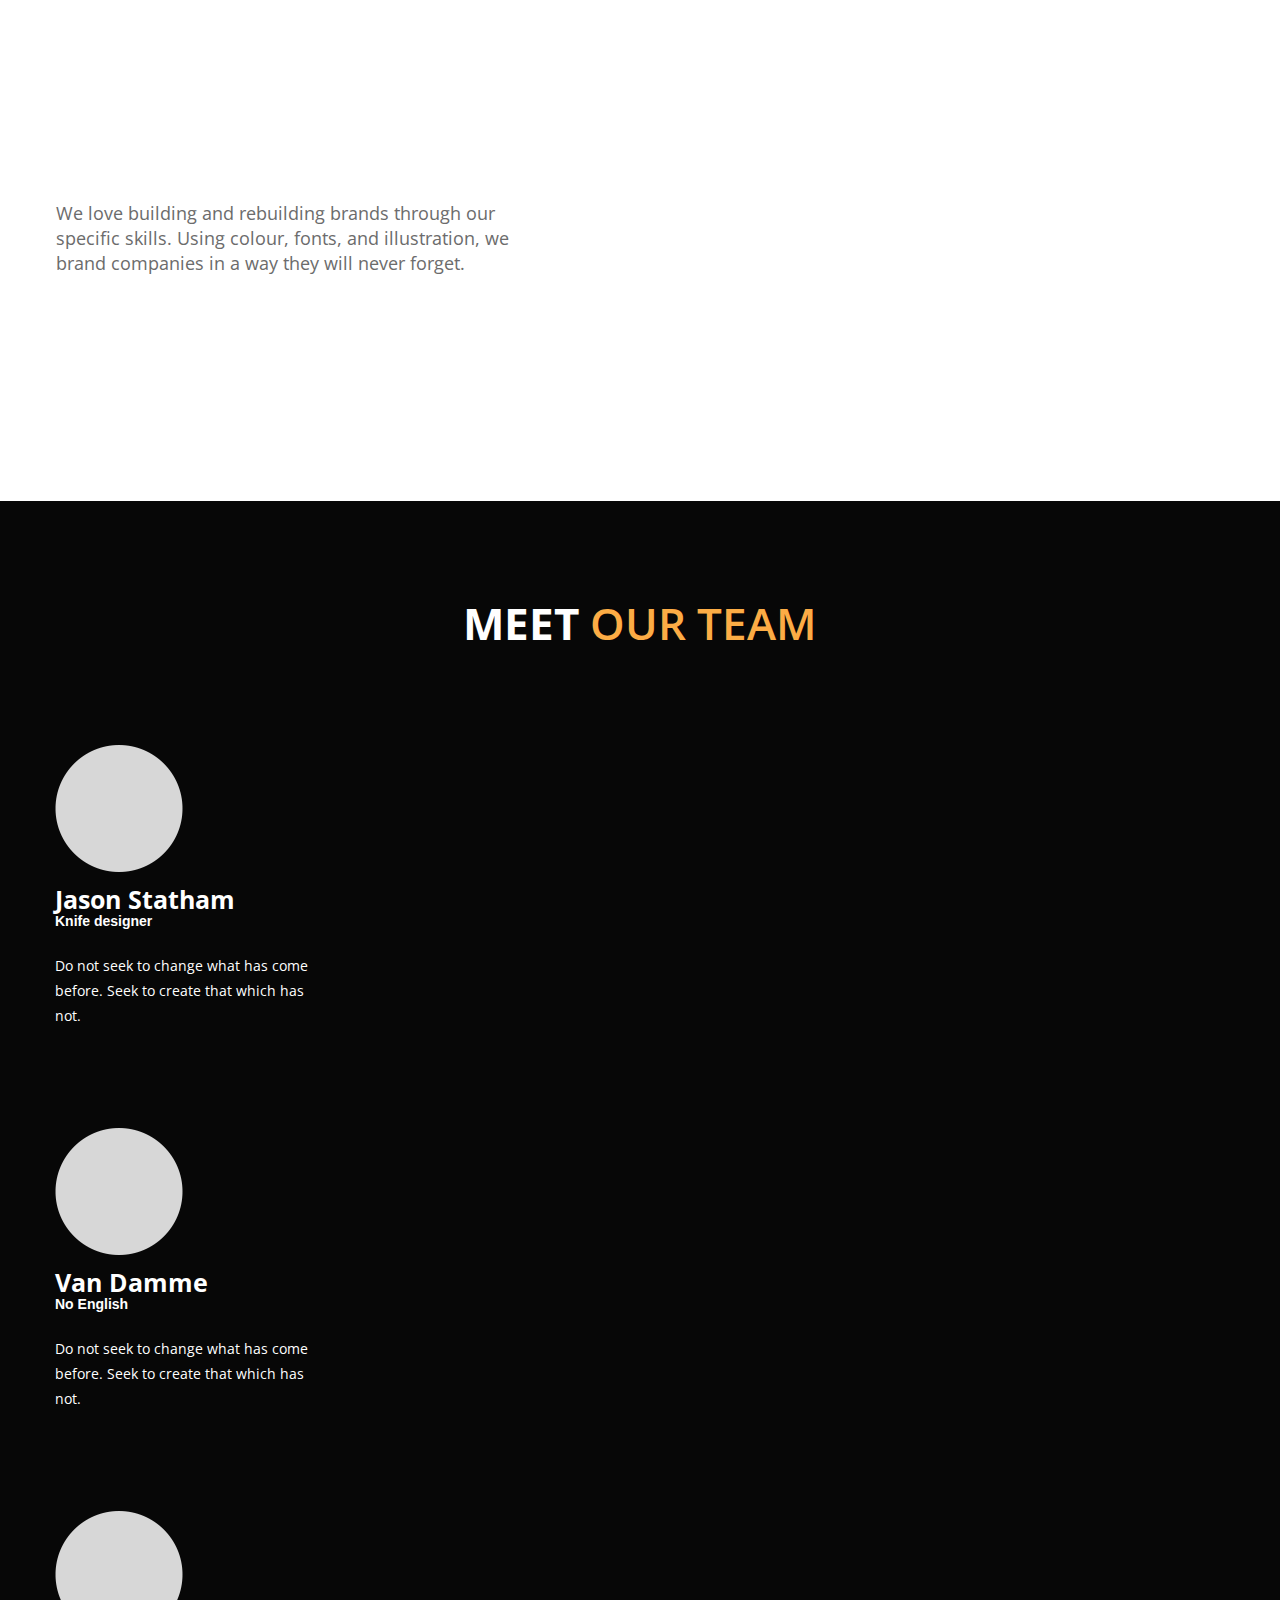
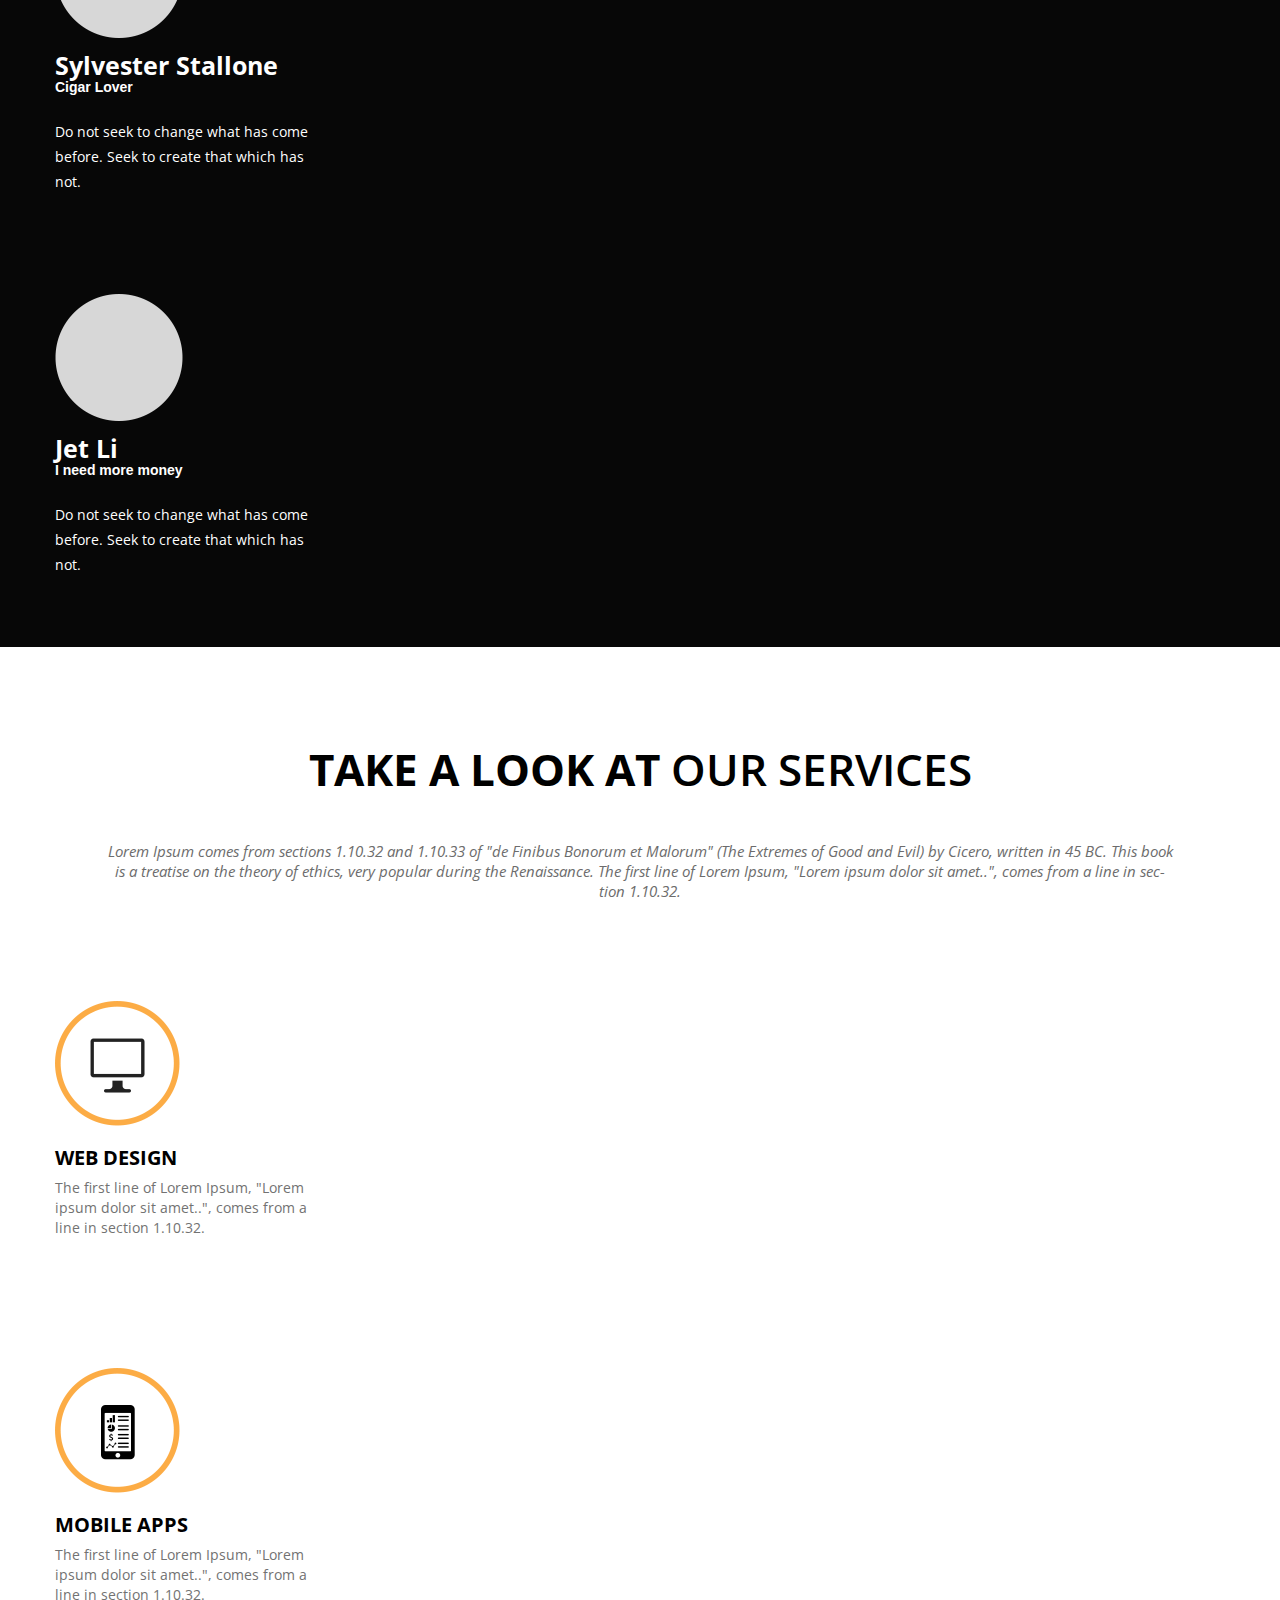
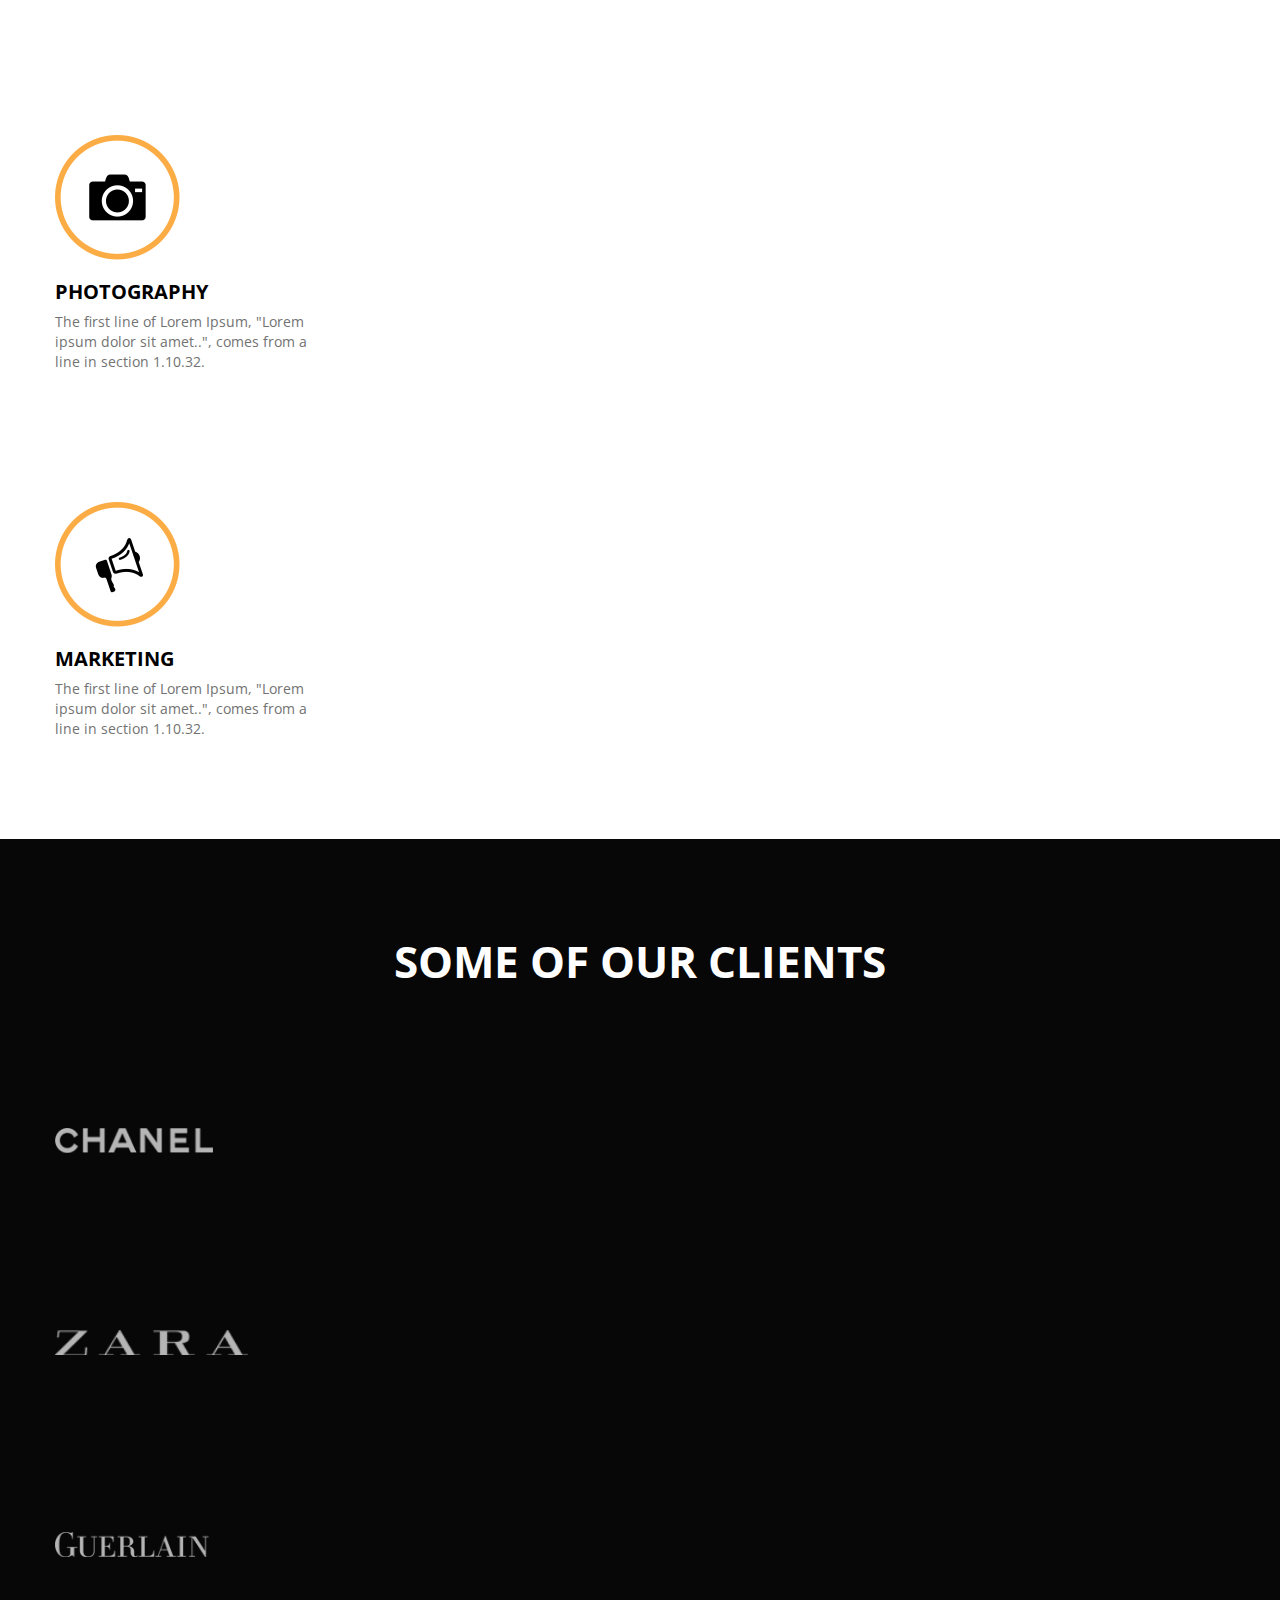
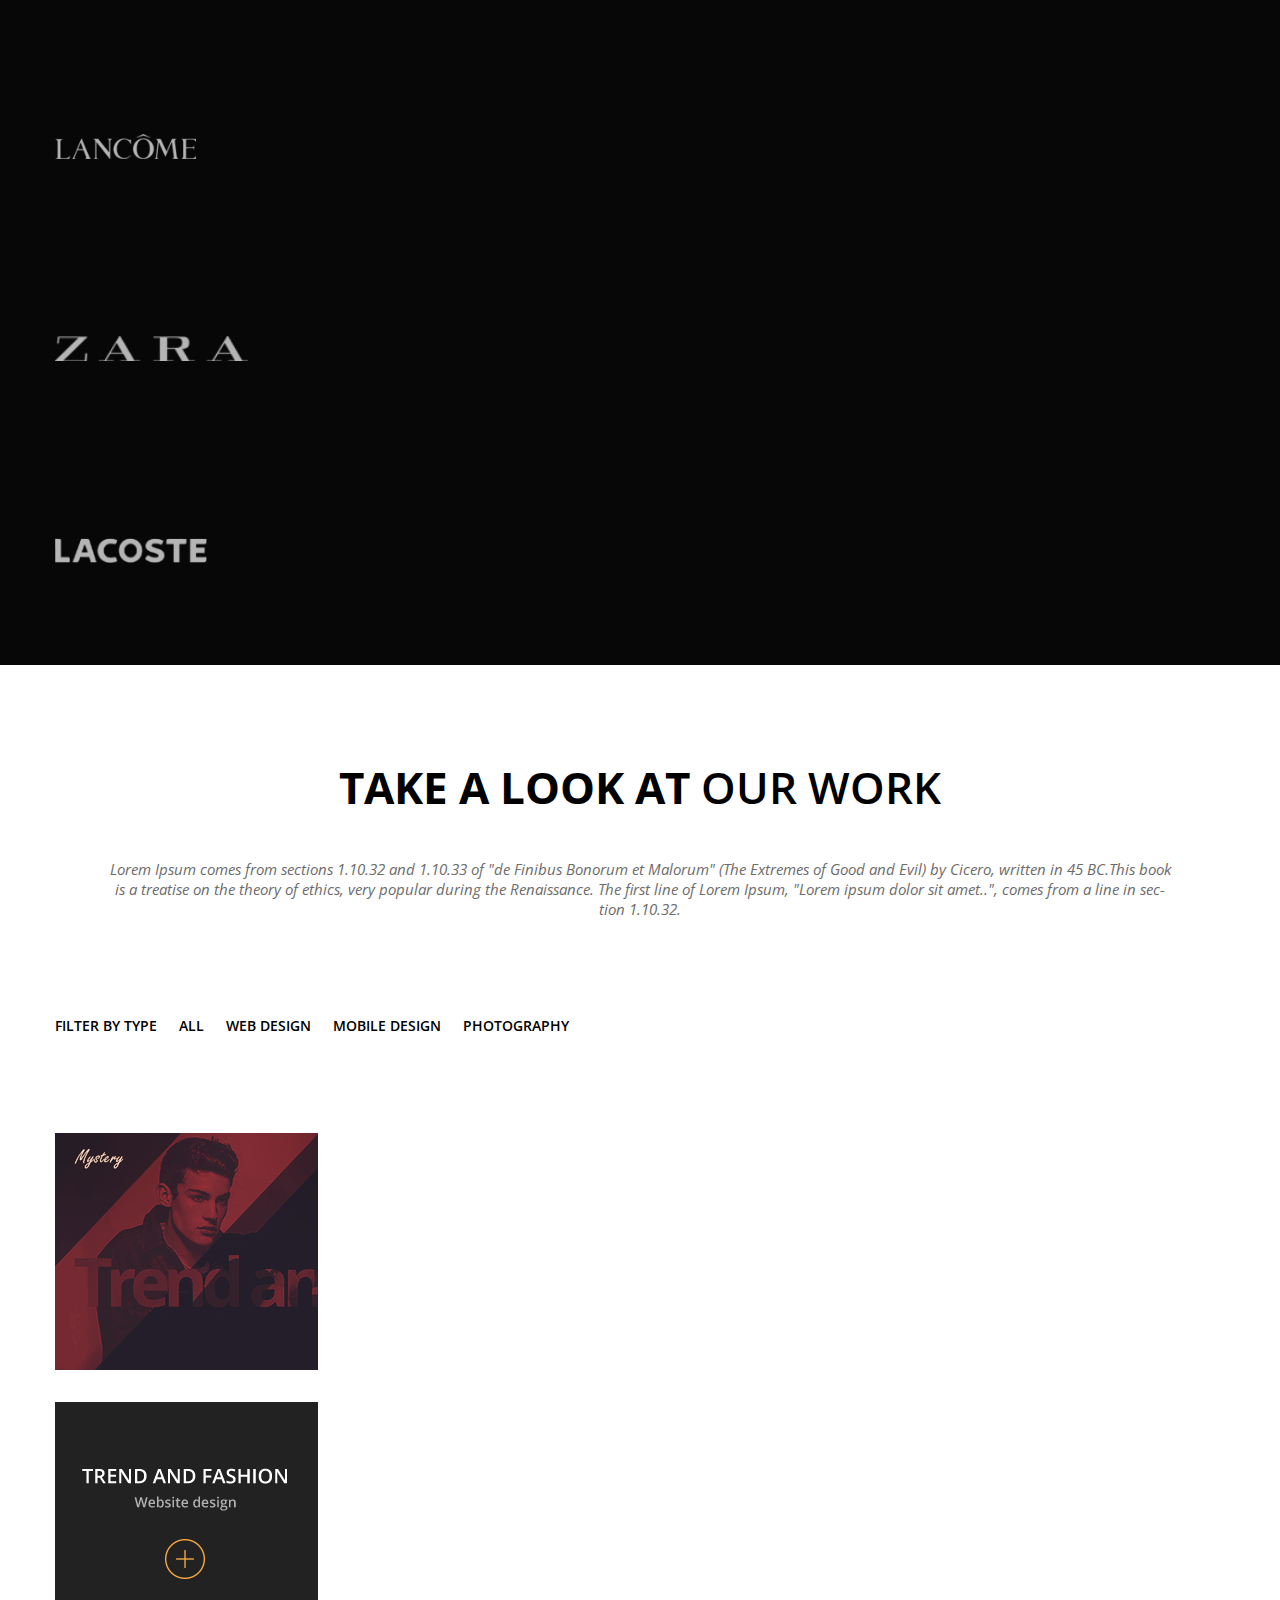
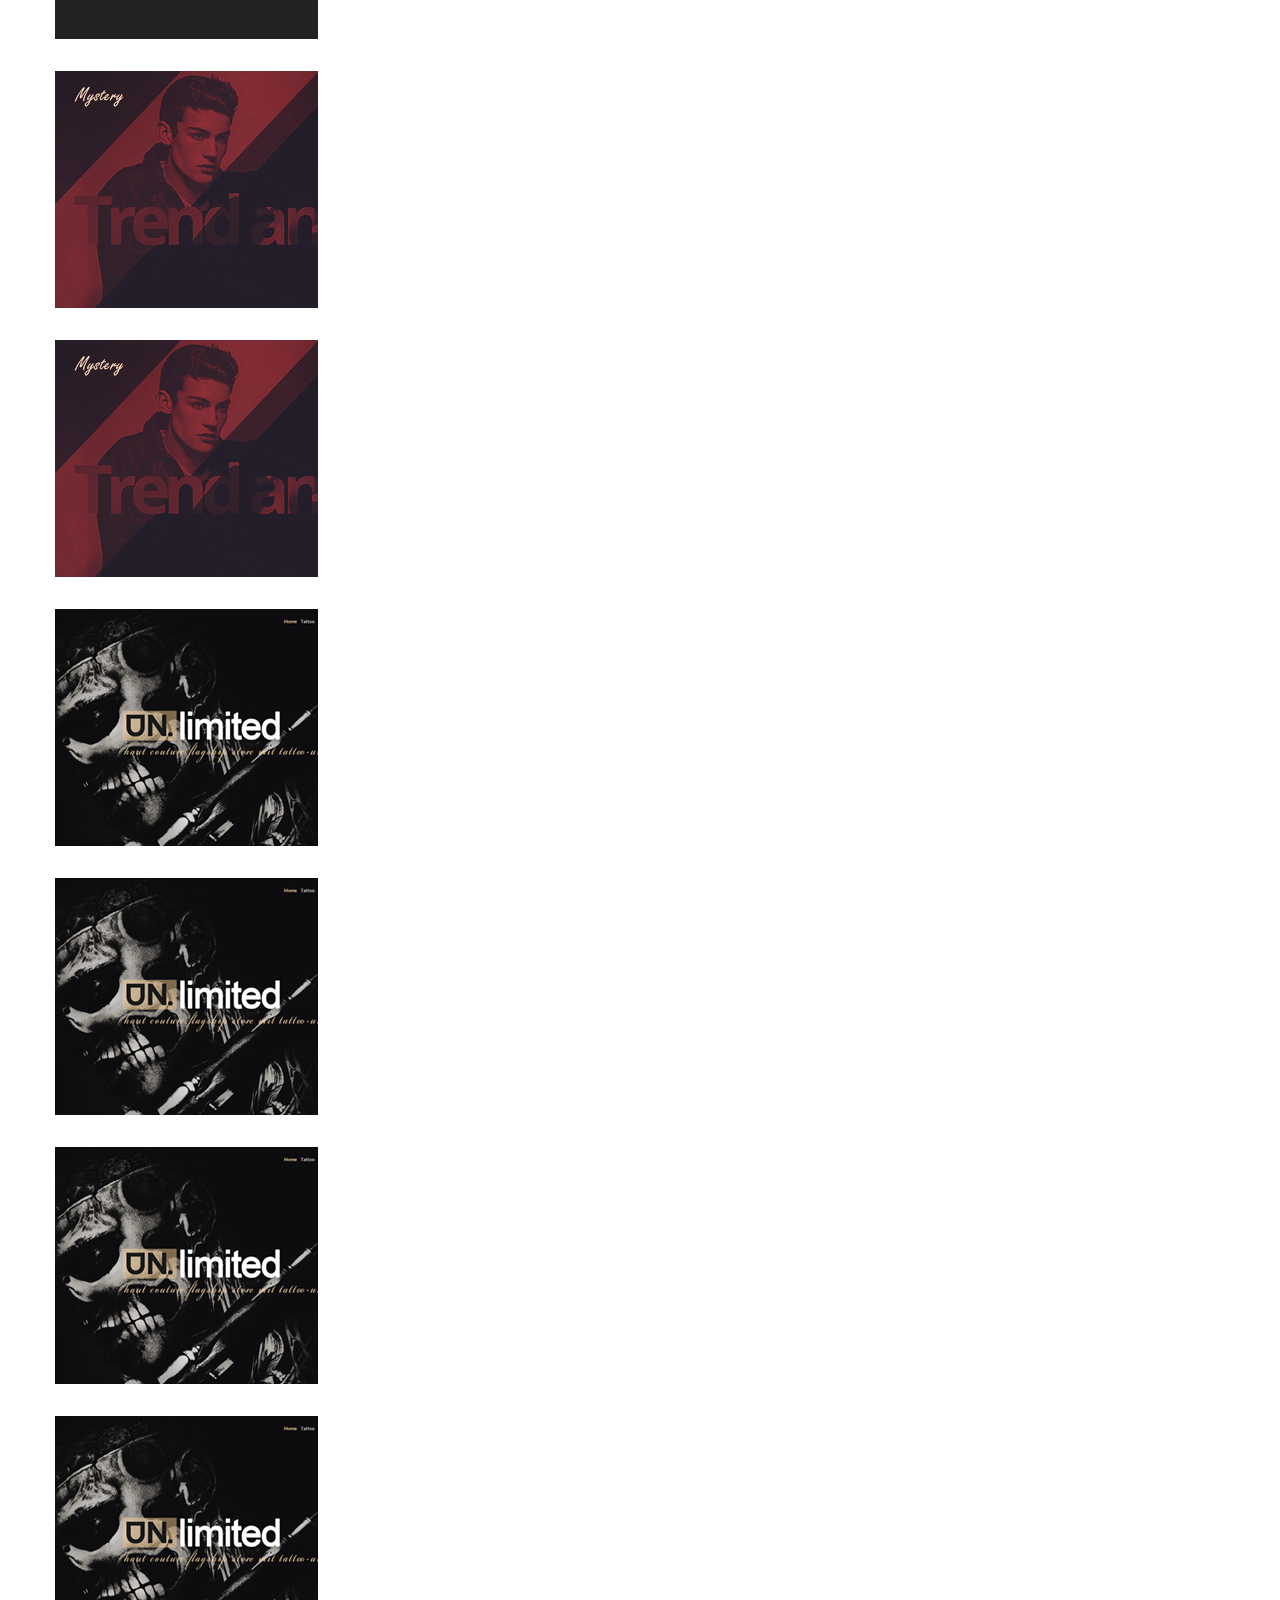
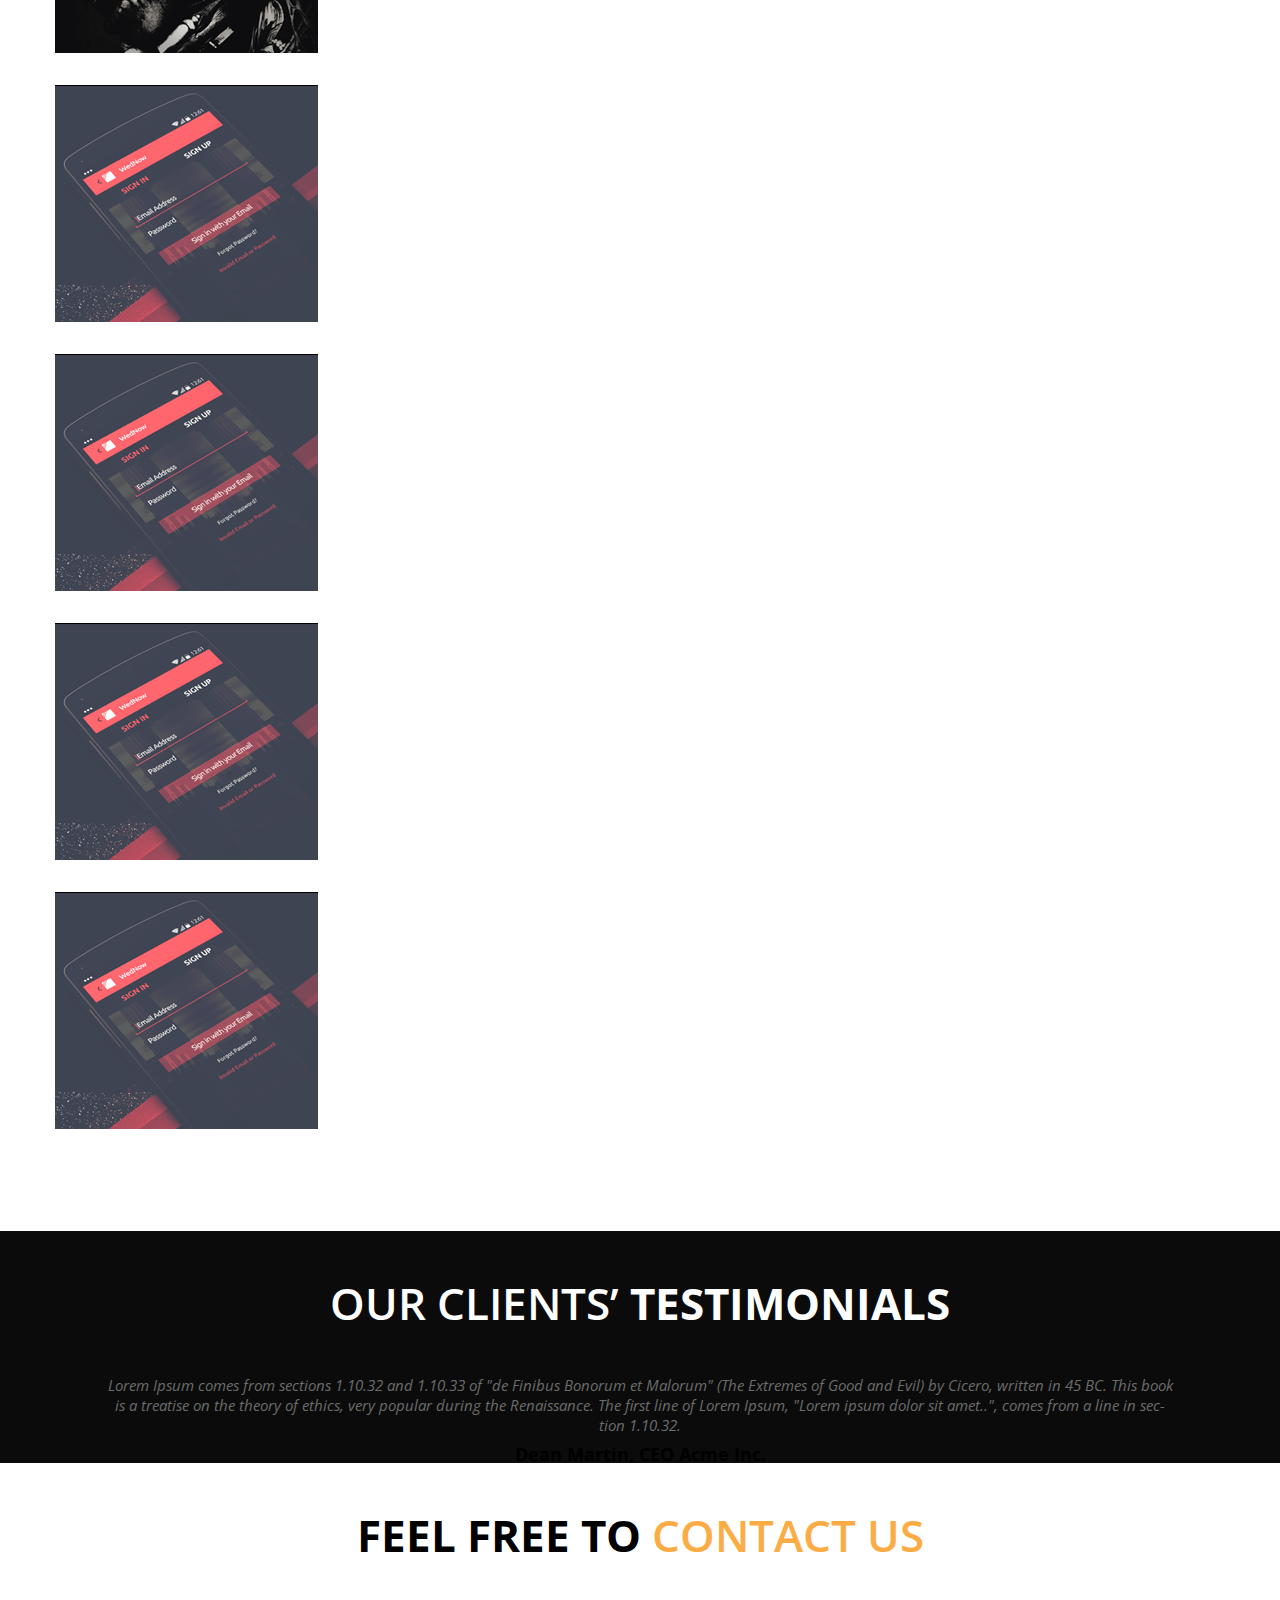
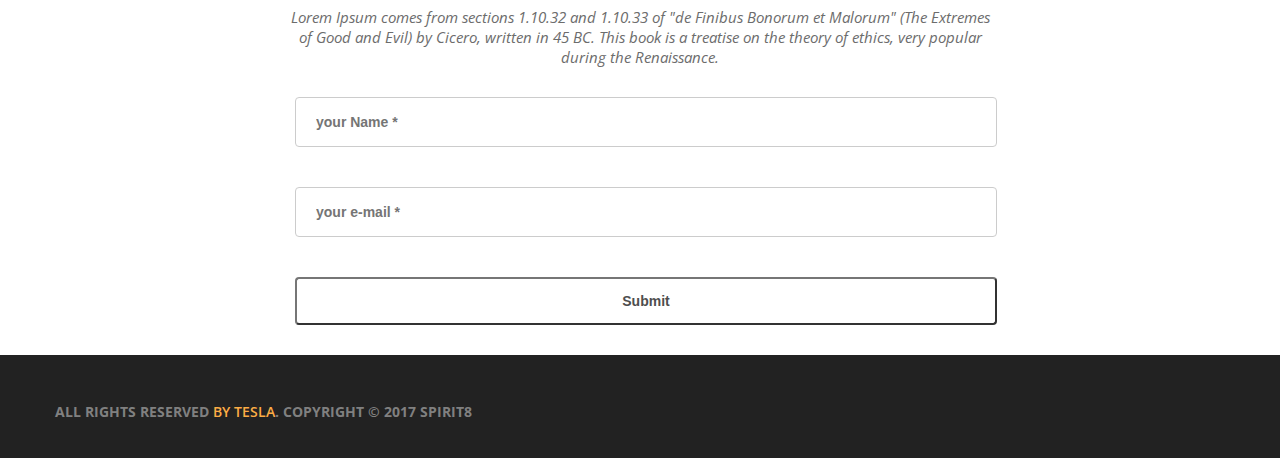
==== commit be307753: "commit" ====
--- a/index.html
+++ b/index.html
@@ -1,293 +1,298 @@
-<!DOCTYPE html>
-<html lang="en">
-<head>
-        	<meta charset="utf-8">
-          <meta name="viewport" content="width=device-width, initial-scale=1, shrink-to-fit=no">
-        	<title>Spirit8</title>
-         <link href="https://fonts.googleapis.com/css?family=Lato|Open+Sans:300,400,600" rel="stylesheet">
-
-            <!-- Bootstrap CSS -->
-            <link rel="stylesheet" href="https://maxcdn.bootstrapcdn.com/bootstrap/4.0.0-beta.2/css/bootstrap.min.css" integrity="sha384-PsH8R72JQ3SOdhVi3uxftmaW6Vc51MKb0q5P2rRUpPvrszuE4W1povHYgTpBfshb" crossorigin="anonymous">
-            <link rel="stylesheet" href="css/style.css">
-            <link rel="stylesheet"  href="css/normalize.css">
-            <link rel="stylesheet" href="css/animate.css">
-            <!-- slick  -->
-     
-
-</head>
-<body>
-        <header>
-        	<div class="wrapper">
-        		<div class="header-wrap">
-        		  <div class="logo">
-        		  	<a class="color" href="#">Spirit8</a>
-        		  </div>
-        		  <nav class="navigator">
-        		  	<ul class="menu">
-        		  		<li class="menu-item"><a href="#" class="menu__link">Home</a></li>
-        		  		<li class="menu-item"><a href="#" class="menu__link">About</a></li>
-        		  		<li class="menu-item"><a href="#" class="menu__link">Services</a></li>
-        		  		<li class="menu-item"><a href="#" class="menu__link">Portfolio</a></li>
-        		  		<li class="menu-item"><a href="#" class="menu__link">Testimonials</a></li>
-        		  		<li class="menu-item"><a href="#" class="menu__link">Contact</a></li>
-        		  	</ul>
-        		  </nav>
-        		</div>
-        </header>
-
-        <section id="banner">
-        	<div class="wrapper-banner">
-        		<div class="banner-black">	
-        				<h1 class="animated slideInRight item1">wELCOME on <span>spirit8</span></h1>
-        				<p class="animated slideInLeft item2">We are a digital agency with <b>years of experience</b> and with <b>extraordinary people</b></p>
-
-                <div class="scrol">
-                  
-                </div>
-        		</div>
-        	</div>
-        </section>
-        
-
-        <section id="about">
-          <div class="wrapper">
-          <div class="wrapper-about">
-            <div class="row leftslide ">
-              <div class="col-md-7">
-              <img src="img/slide1.png" alt="">
-               </div>
-               <div class="col-md-5">
-              <p class="animated mov text1">We love building and rebuilding brands through our <br/>  specific skills. Using colour, fonts, and illustration, we <br/>  brand companies in a way they will never forget.</p>
-              </div>
-            </div>
-          </div>
-        </div>
-        </section>
-
-
-        <section id="team">
-          <div class="wrapper">
-          <div class="wrapper-team">
-            <div id="slider">
-            <h1 class="title">Meet <span>our team</span></h1>
-            <div class="row text-center ">
-               <div class="col-lg-3">
-                 <img  class="icon" src="img/icon1.png" alt="">
-                 <h2 class="had2">Jason Statham</h2>
-                 <h3 class="had3">Knife designer</h3>
-                 <p class="descr">Do not seek to change what has come <br> 
-                    before. Seek to create that which  has<br> not.</p>
-               </div>
-               <div class="col-lg-3">
-                 <img class="icon" src="img/icon1.png" alt="">
-                 <h2 class="had2">Van Damme</h2>
-                 <h3 class="had3">No English</h3>
-                 <p class="descr">Do not seek to change what has come <br> 
-                    before. Seek to create that which  has<br> not.</p>
-               </div>
-               <div class="col-lg-3">
-                 <img class="icon" src="img/icon1.png" alt="">
-                 <h2 class="had2">Sylvester Stallone</h2>
-                 <h3 class="had3">Cigar Lover</h3>
-                 <p class="descr">Do not seek to change what has come <br> 
-                    before. Seek to create that which  has<br> not.</p>
-               </div>
-               <div class="col-lg-3">
-                 <img  class="icon" src="img/icon1.png" alt="">
-                 <h2 class="had2">Jet Li</h2>
-                 <h3 class="had3">I need more money</h3>
-                 <p class="descr">Do not seek to change what has come <br> 
-                    before. Seek to create that which  has<br> not.</p>
-               </div>
-            </div>
-            </div>
-          </div>
-        </div>
-        </section>
-
-        <section id="services">
-          <div class="wrapper">
-            <div class="wrapper-serv">
-              <h2 class="box">take a look at <span>our services</span></h2>
-              <p class="text2">Lorem Ipsum comes from sections 1.10.32 and 1.10.33 of "de Finibus Bonorum et Malorum" (The Extremes of Good and Evil) by Cicero, written in 45 BC. This book <br> is a treatise on the theory of ethics, very popular during the Renaissance. The first line of Lorem Ipsum, "Lorem ipsum dolor sit amet..", comes from a line in sec-<br>tion 1.10.32.</p>
-              <div class="animated mov1 row text-center">
-                <div class="col-lg-3">
-                 <img  class="icon" src="img/Forma-1.png" alt="">
-                 <h2 class="had4">Web design</h2>
-                 <p class="descr2">The first line of Lorem Ipsum, "Lorem <br> ipsum dolor sit amet..", comes from a<br> line in section 1.10.32.</p>
-               </div>
-                 <div class="col-lg-3">
-                 <img  class="icon" src="img/Forma-2.png" alt="">
-                 <h2 class="had4">Mobile apps</h2>
-                 <p class="descr2">The first line of Lorem Ipsum, "Lorem <br> ipsum dolor sit amet..", comes from a<br> line in section 1.10.32.</p>
-               </div>
-                 <div class="col-lg-3">
-                 <img  class="icon" src="img/Forma-3.png" alt="">
-                 <h2 class="had4">PHOTOGRAPHY</h2>
-                 <p class="descr2">The first line of Lorem Ipsum, "Lorem <br> ipsum dolor sit amet..", comes from a<br> line in section 1.10.32.</p>
-               </div>
-                 <div class="col-lg-3">
-                 <img  class="icon" src="img/Forma-4.png" alt="">
-                 <h2 class="had4">marketing</h2>
-                 <p class="descr2">The first line of Lorem Ipsum, "Lorem <br> ipsum dolor sit amet..", comes from a<br> line in section 1.10.32.</p>
-               </div>
-              </div>
-            </div>
-          </div>
-        </section>
-
-
-          <section id="clients">
-            <div class="wrapper">
-              <div class="wrapper-client">
-                <div class="title"><h2>SOME OF OUR CLIENTS</h2></div>
-                 <div class="row text-center">
-                   <div class="col-lg-2">
-                    <img class="icon2" src="img/client-1.png" alt="">
-                  </div>
-                   <div class="col-lg-2">
-                    <img class="icon2" src="img/client-2.png" alt="">
-                  </div>
-                   <div class="col-lg-2">
-                    <img class="icon2" src="img/client-3.png" alt="">
-                  </div>
-                   <div class="col-lg-2">
-                    <img class="icon2" src="img/client-4.png" alt="">
-                  </div>
-                   <div class="col-lg-2">
-                    <img class="icon2" src="img/client-2.png" alt="">
-                  </div>
-                   <div class="col-lg-2">
-                    <img class="icon2" src="img/client-5.png" alt="">
-                  </div>
-              </div>
-            </div>
-          </section>
-
-
-        <section id="portfolio">
-          <div class="wrapper">
-            <div class="wrapper-port">
-              <div class="box1"><h1 class="title1">take a look at <span>our work</span></h1>
-                <p class="text3">Lorem Ipsum comes from sections 1.10.32 and 1.10.33 of "de Finibus Bonorum et Malorum" (The Extremes of Good and Evil) by Cicero, written in 45 BC.This book <br>  is a treatise on the theory of ethics, very popular during the Renaissance. The first line of Lorem Ipsum, "Lorem ipsum dolor sit amet..", comes from a line in sec-<br> tion 1.10.32.</p>
-              </div>
-              <ul class="menu2">
-                <li class="menu-item1"><a href="#" class="menu__link1">Filter by type</a></li>
-                <li class="menu-item2"><a href="#" class="menu__link1">All</a></li>
-                <li class="menu-item2"><a href="#" class="menu__link1">Web design</a></li>
-                <li class="menu-item2"><a href="#" class="menu__link1">Mobile design</a></li>
-                <li class="menu-item2"><a href="#" class="menu__link1">Photography</a></li>
-              </ul>
-              <div class="row text-center">
-                <div class="col-lg-3">
-                  <img class="icon3" src="img/img1.png" alt="">
-                </div>
-                <div class="col-lg-3">
-                  <img class="icon3" src="img/img2.png" alt="">
-                </div>
-                <div class="col-lg-3">
-                  <img  class="icon3" src="img/img1.png" alt="">
-                </div>
-                <div class="col-lg-3">
-                  <img class="icon3" src="img/img1.png" alt="">
-                </div>
-                <div class="col-lg-3">
-                  <img class="icon3"  src="img/img3.png" alt="">
-                </div>
-                <div class="col-lg-3">
-                  <img class="icon3" src="img/img3.png" alt="">
-                </div>
-                <div class="col-lg-3">
-                  <img class="icon3" src="img/img3.png" alt="">
-                </div>
-                <div class="col-lg-3">
-                  <img class="icon3" src="img/img3.png" alt="">
-                </div>
-                <div class="col-lg-3">
-                  <img class="icon3" src="img/img4.png" alt="">
-                </div>
-                <div class="col-lg-3">
-                  <img class="icon3" src="img/img4.png" alt="">
-                </div>
-                <div class="col-lg-3">
-                  <img class="icon3" src="img/img4.png" alt="">
-                </div>
-                <div class="col-lg-3">
-                  <img class="icon3" src="img/img4.png" alt="">
-                </div> 
-              </div>
-            </div>
-          </div>
-        </section>
-
-
-        <section id="testimonialis">
-          <div class="wrapper">
-            <div class="wrapper-test">
-              <h1 class="title2"><span>our clients’</span> testimonials</h1>
-              <p class="text2">Lorem Ipsum comes from sections 1.10.32 and 1.10.33 of "de Finibus Bonorum et Malorum" (The Extremes of Good and Evil) by Cicero, written in 45 BC. This book <br> is a treatise on the theory of ethics, very popular during the Renaissance. The first line of Lorem Ipsum, "Lorem ipsum dolor sit amet..", comes from a line in sec-<br>tion 1.10.32.</p>
-              <h2 class="descr3">Dean Martin, CEO Acme Inc.</h2>
-            </div>
-          </div>
-        </section>
-
-        
-        <section id="contact">
-          <div class="wrapper">
-            <div class="wrapper-contact">
-              <h1 class="title3 ">feel free to <span>contact us</span></h1>
-              <p class="text2">Lorem Ipsum comes from sections 1.10.32 and 1.10.33 of "de Finibus Bonorum et Malorum" (The Extremes<br>  of Good and Evil) by Cicero, written in 45 BC. This book is a treatise on the theory of ethics, very popular<br> during the Renaissance. </p>
-            </div>
-              <input type="text" placeholder="your Name *" />
-              <input type="text" placeholder="your e-mail *"/>
-              <input type="text" placeholder="subject"/>
-            </div>
-          </div>
-        </section>
-
-
-        <footer id="end">
-          <div class="wrapper">
-            <div class="wrapper-end">
-              <h1 class="title4">ALL RIGHTS RESERVED <span>BY TESLA</span>. COPYRIGHT © 2017 SPIRIT8</h1>
-              <div class="social">
-                <a href="#" class="ic-tw black">&nbsp;</a>
-                <a href="#" class="ic-fb black">&nbsp;</a>
-                <a href="#" class="ic-pn black">&nbsp;</a>
-                <a href="#" class="ic-gl black">&nbsp;</a>
-              </div>
-            </div>
-          </div>
-        </footer>
-
-
-       </div>
-         <!-- Optional JavaScript -->
-          <!-- jQuery first, then Popper.js, then Bootstrap JS -->
-          <script src="https://code.jquery.com/jquery-3.2.1.slim.min.js" integrity="sha384-KJ3o2DKtIkvYIK3UENzmM7KCkRr/rE9/Qpg6aAZGJwFDMVNA/GpGFF93hXpG5KkN" crossorigin="anonymous"></script>
-          <script src="https://cdnjs.cloudflare.com/ajax/libs/popper.js/1.12.3/umd/popper.min.js" integrity="sha384-vFJXuSJphROIrBnz7yo7oB41mKfc8JzQZiCq4NCceLEaO4IHwicKwpJf9c9IpFgh" crossorigin="anonymous"></script>
-          <script src="https://maxcdn.bootstrapcdn.com/bootstrap/4.0.0-beta.2/js/bootstrap.min.js" integrity="sha384-alpBpkh1PFOepccYVYDB4do5UnbKysX5WZXm3XxPqe5iKTfUKjNkCk9SaVuEZflJ" crossorigin="anonymous"></script>
-          <script>
-            $(window).scroll(function() {
-            $('.mov').each(function(){
-              var imagePos = $(this).offset().top;
-              var topOfWindow = $(window).scrollTop();
-              if (imagePos < topOfWindow+900) {
-                $(this).addClass('fadeInRightBig');
-              }
-            });
-            });
-
-             $(window).scroll(function() {
-            $('.mov1').each(function(){
-              var imagePos = $(this).offset().top;
-              var topOfWindow = $(window).scrollTop();
-              if (imagePos < topOfWindow+900) {
-                $(this).addClass('fadeInUp');
-                }
-              });
-            });
-          </script>
-              <!-- jQuery -->
-  </body>
+<!DOCTYPE html>
+<html lang="en">
+<head>
+        	<meta charset="utf-8">
+          <meta name="viewport" content="width=device-width, initial-scale=1, shrink-to-fit=no">
+        	<title>Spirit</title>
+         <link href="https://fonts.googleapis.com/css?family=Lato|Open+Sans:300,400,600" rel="stylesheet">
+
+            <!-- Bootstrap CSS -->
+            <link rel="stylesheet" href="https://maxcdn.bootstrapcdn.com/bootstrap/4.0.0-beta.2/css/bootstrap.min.css" integrity="sha384-PsH8R72JQ3SOdhVi3uxftmaW6Vc51MKb0q5P2rRUpPvrszuE4W1povHYgTpBfshb" crossorigin="anonymous">
+            <!-- <link rel="stylesheet" type="text/css" href="assets/slick/slick.css">
+            <link rel="stylesheet" href="assets/slick/slick/slick-theme.css"> -->
+            <link rel="stylesheet" href="css/style.css">
+            <link rel="stylesheet"  href="css/normalize.css">
+            <link rel="stylesheet" href="css/animate.css">
+            <!-- slick  -->
+     
+
+</head>
+<body>
+        <header>
+        	<div class="wrapper">
+        		<div class="header-wrap">
+        		  <div class="logo">
+        		  	<a class="color" href="#">Spirit</a>
+        		  </div>
+        		  <nav class="navigator">
+        		  	<ul class="menu">
+        		  		<li class="menu-item"><a href="#banner" class="menu__link">Home</a></li>
+        		  		<li class="menu-item"><a href="#about" class="menu__link">About</a></li>
+        		  		<li class="menu-item"><a href="#services" class="menu__link">Services</a></li>
+        		  		<li class="menu-item"><a href="#portfolio" class="menu__link">Portfolio</a></li>
+        		  		<li class="menu-item"><a href="#testimonialis" class="menu__link">Testimonials</a></li>
+        		  		<li class="menu-item"><a href="#contact" class="menu__link">Contact</a></li>
+        		  	</ul>
+        		  </nav>
+        		</div>
+          </div>
+        </header>
+
+        <section id="banner">
+        	<div class="wrapper-banner">
+        		<div class="banner-black">	
+        				<h1 class="animated slideInRight item1">wELCOME on <span>spirit</span></h1>
+        				<p class="animated slideInLeft item2">We are a digital agency with <b>years of experience</b> and with <b>extraordinary people</b></p>
+
+                <div class="scrol">
+                  
+                </div>
+        		</div>
+        	</div>
+        </section>
+        
+
+        <section id="about">
+          <div class="wrapper">
+          <div class="wrapper-about">
+            <div class="row leftslide ">
+              <div class="col-md-7">
+              <img src="img/slide1.png" alt="">
+               </div>
+               <div class="col-md-5">
+              <p class="animated mov text1">We love building and rebuilding brands through our <br/>  specific skills. Using colour, fonts, and illustration, we <br/>  brand companies in a way they will never forget.</p>
+              </div>
+            </div>
+          </div>
+        </div>
+        </section>
+
+
+        <section id="team">
+          <div class="wrapper">
+          <div class="wrapper-team">
+            <div id="slider">
+            <h1 class="title">Meet <span>our team</span></h1>
+            <div class="row text-center ">
+               <div class="col-lg-3">
+                 <img  class="icon" src="img/icon1.png" alt="">
+                 <h2 class="had2">Jason Statham</h2>
+                 <h3 class="had3">Knife designer</h3>
+                 <p class="descr">Do not seek to change what has come <br> 
+                    before. Seek to create that which  has<br> not.</p>
+               </div>
+               <div class="col-lg-3">
+                 <img class="icon" src="img/icon1.png" alt="">
+                 <h2 class="had2">Van Damme</h2>
+                 <h3 class="had3">No English</h3>
+                 <p class="descr">Do not seek to change what has come <br> 
+                    before. Seek to create that which  has<br> not.</p>
+               </div>
+               <div class="col-lg-3">
+                 <img class="icon" src="img/icon1.png" alt="">
+                 <h2 class="had2">Sylvester Stallone</h2>
+                 <h3 class="had3">Cigar Lover</h3>
+                 <p class="descr">Do not seek to change what has come <br> 
+                    before. Seek to create that which  has<br> not.</p>
+               </div>
+               <div class="col-lg-3">
+                 <img  class="icon" src="img/icon1.png" alt="">
+                 <h2 class="had2">Jet Li</h2>
+                 <h3 class="had3">I need more money</h3>
+                 <p class="descr">Do not seek to change what has come <br> 
+                    before. Seek to create that which  has<br> not.</p>
+               </div>
+            </div>
+            </div>
+          </div>
+        </div>
+        </section>
+
+        <section id="services">
+          <div class="wrapper">
+            <div class="wrapper-serv">
+              <h2 class="box">take a look at <span>our services</span></h2>
+              <p class="text2">Lorem Ipsum comes from sections 1.10.32 and 1.10.33 of "de Finibus Bonorum et Malorum" (The Extremes of Good and Evil) by Cicero, written in 45 BC. This book <br> is a treatise on the theory of ethics, very popular during the Renaissance. The first line of Lorem Ipsum, "Lorem ipsum dolor sit amet..", comes from a line in sec-<br>tion 1.10.32.</p>
+              <div class="animated mov1 row text-center">
+                <div class="col-lg-3">
+                 <img  class="icon" src="img/Forma-1.png" alt="">
+                 <h2 class="had4">Web design</h2>
+                 <p class="descr2">The first line of Lorem Ipsum, "Lorem <br> ipsum dolor sit amet..", comes from a<br> line in section 1.10.32.</p>
+               </div>
+                 <div class="col-lg-3">
+                 <img  class="icon" src="img/Forma-2.png" alt="">
+                 <h2 class="had4">Mobile apps</h2>
+                 <p class="descr2">The first line of Lorem Ipsum, "Lorem <br> ipsum dolor sit amet..", comes from a<br> line in section 1.10.32.</p>
+               </div>
+                 <div class="col-lg-3">
+                 <img  class="icon" src="img/Forma-3.png" alt="">
+                 <h2 class="had4">PHOTOGRAPHY</h2>
+                 <p class="descr2">The first line of Lorem Ipsum, "Lorem <br> ipsum dolor sit amet..", comes from a<br> line in section 1.10.32.</p>
+               </div>
+                 <div class="col-lg-3">
+                 <img  class="icon" src="img/Forma-4.png" alt="">
+                 <h2 class="had4">marketing</h2>
+                 <p class="descr2">The first line of Lorem Ipsum, "Lorem <br> ipsum dolor sit amet..", comes from a<br> line in section 1.10.32.</p>
+               </div>
+              </div>
+            </div>
+          </div>
+        </section>
+
+
+          <section id="clients">
+            <div class="wrapper">
+              <div class="wrapper-client">
+                <div class="title"><h2>SOME OF OUR CLIENTS</h2></div>
+                 <div class="row text-center">
+                   <div class="col-lg-2">
+                    <img class="icon2" src="img/client-1.png" alt="">
+                  </div>
+                   <div class="col-lg-2">
+                    <img class="icon2" src="img/client-2.png" alt="">
+                  </div>
+                   <div class="col-lg-2">
+                    <img class="icon2" src="img/client-3.png" alt="">
+                  </div>
+                   <div class="col-lg-2">
+                    <img class="icon2" src="img/client-4.png" alt="">
+                  </div>
+                   <div class="col-lg-2">
+                    <img class="icon2" src="img/client-2.png" alt="">
+                  </div>
+                   <div class="col-lg-2">
+                    <img class="icon2" src="img/client-5.png" alt="">
+                  </div>
+              </div>
+            </div>
+          </section>
+
+
+        <section id="portfolio">
+          <div class="wrapper">
+            <div class="wrapper-port">
+              <div class="box1"><h1 class="title1">take a look at <span>our work</span></h1>
+                <p class="text3">Lorem Ipsum comes from sections 1.10.32 and 1.10.33 of "de Finibus Bonorum et Malorum" (The Extremes of Good and Evil) by Cicero, written in 45 BC.This book <br>  is a treatise on the theory of ethics, very popular during the Renaissance. The first line of Lorem Ipsum, "Lorem ipsum dolor sit amet..", comes from a line in sec-<br> tion 1.10.32.</p>
+              </div>
+              <ul class="menu2">
+                <li class="menu-item1"><a href="#" class="menu__link1">Filter by type</a></li>
+                <li class="menu-item2"><a href="#" class="menu__link1">All</a></li>
+                <li class="menu-item2"><a href="#" class="menu__link1">Web design</a></li>
+                <li class="menu-item2"><a href="#" class="menu__link1">Mobile design</a></li>
+                <li class="menu-item2"><a href="#" class="menu__link1">Photography</a></li>
+              </ul>
+              <div class="row text-center">
+                <div class="col-lg-3">
+                  <img class="icon3" src="img/img1.png" alt="">
+                </div>
+                <div class="col-lg-3">
+                  <img class="icon3" src="img/img2.png" alt="">
+                </div>
+                <div class="col-lg-3">
+                  <img  class="icon3" src="img/img1.png" alt="">
+                </div>
+                <div class="col-lg-3">
+                  <img class="icon3" src="img/img1.png" alt="">
+                </div>
+                <div class="col-lg-3">
+                  <img class="icon3"  src="img/img3.png" alt="">
+                </div>
+                <div class="col-lg-3">
+                  <img class="icon3" src="img/img3.png" alt="">
+                </div>
+                <div class="col-lg-3">
+                  <img class="icon3" src="img/img3.png" alt="">
+                </div>
+                <div class="col-lg-3">
+                  <img class="icon3" src="img/img3.png" alt="">
+                </div>
+                <div class="col-lg-3">
+                  <img class="icon3" src="img/img4.png" alt="">
+                </div>
+                <div class="col-lg-3">
+                  <img class="icon3" src="img/img4.png" alt="">
+                </div>
+                <div class="col-lg-3">
+                  <img class="icon3" src="img/img4.png" alt="">
+                </div>
+                <div class="col-lg-3">
+                  <img class="icon3" src="img/img4.png" alt="">
+                </div> 
+              </div>
+            </div>
+          </div>
+        </section>
+
+
+        <section id="testimonialis">
+          <div class="wrapper">
+            <div class="wrapper-test">
+              <h1 class="title2"><span>our clients’</span> testimonials</h1>
+              <p class="text2">Lorem Ipsum comes from sections 1.10.32 and 1.10.33 of "de Finibus Bonorum et Malorum" (The Extremes of Good and Evil) by Cicero, written in 45 BC. This book <br> is a treatise on the theory of ethics, very popular during the Renaissance. The first line of Lorem Ipsum, "Lorem ipsum dolor sit amet..", comes from a line in sec-<br>tion 1.10.32.</p>
+              <h2 class="descr3">Dean Martin, CEO Acme Inc.</h2>
+            </div>
+          </div>
+        </section>
+
+        
+        <section id="contact">
+          <div class="wrapper">
+            <div class="wrapper-contact">
+              <h1 class="title3 ">feel free to <span>contact us</span></h1>
+              <p class="text2">Lorem Ipsum comes from sections 1.10.32 and 1.10.33 of "de Finibus Bonorum et Malorum" (The Extremes<br>  of Good and Evil) by Cicero, written in 45 BC. This book is a treatise on the theory of ethics, very popular<br> during the Renaissance. </p>
+            </div>
+              <input type="text" placeholder="your Name *" />
+              <input type="text" placeholder="your e-mail *"/>
+              <input type="submit" >
+            </div>
+          </div>
+        </section>
+
+
+        <footer id="end">
+          <div class="wrapper">
+            <div class="wrapper-end">
+              <h1 class="title4">ALL RIGHTS RESERVED <span>BY TESLA</span>. COPYRIGHT © 2017 SPIRIT8</h1>
+              <div class="social">
+                <a href="#" class="ic-tw black">&nbsp;</a>
+                <a href="#" class="ic-fb black">&nbsp;</a>
+                <a href="#" class="ic-pn black">&nbsp;</a>
+                <a href="#" class="ic-gl black">&nbsp;</a>
+              </div>
+            </div>
+          </div>
+        </footer>
+
+
+       </div>
+         <!-- Optional JavaScript -->
+          <!-- jQuery first, then Popper.js, then Bootstrap JS -->
+          <script src="https://code.jquery.com/jquery-3.2.1.slim.min.js" integrity="sha384-KJ3o2DKtIkvYIK3UENzmM7KCkRr/rE9/Qpg6aAZGJwFDMVNA/GpGFF93hXpG5KkN" crossorigin="anonymous"></script>
+          <script src="https://cdnjs.cloudflare.com/ajax/libs/popper.js/1.12.3/umd/popper.min.js" integrity="sha384-vFJXuSJphROIrBnz7yo7oB41mKfc8JzQZiCq4NCceLEaO4IHwicKwpJf9c9IpFgh" crossorigin="anonymous"></script>
+          <script src="https://maxcdn.bootstrapcdn.com/bootstrap/4.0.0-beta.2/js/bootstrap.min.js" integrity="sha384-alpBpkh1PFOepccYVYDB4do5UnbKysX5WZXm3XxPqe5iKTfUKjNkCk9SaVuEZflJ" crossorigin="anonymous"></script>
+          <!-- <script src="assets/slick/slick/slick.min.js"> </script>
+          <script src="js/main.js"></script> -->
+          <script>
+            $(window).scroll(function() {
+            $('.mov').each(function(){
+              var imagePos = $(this).offset().top;
+              var topOfWindow = $(window).scrollTop();
+              if (imagePos < topOfWindow+900) {
+                $(this).addClass('fadeInRightBig');
+              }
+            });
+            });
+
+             $(window).scroll(function() {
+            $('.mov1').each(function(){
+              var imagePos = $(this).offset().top;
+              var topOfWindow = $(window).scrollTop();
+              if (imagePos < topOfWindow+900) {
+                $(this).addClass('fadeInUp');
+                }
+              });
+            });
+          </script>
+              <!-- jQuery -->
+  </body>
 </html>--- a/css/style.css
+++ b/css/style.css
@@ -1,338 +1,362 @@
-.body {
-	color: #fff;
-	font-size: 14px;
-}
-
-  /* header */
-
-header {
-	position: absolute;
-	top: 0px;
-	left: 0px;
-	right: 0px;
-	z-index: 99;
-}
-.wrapper {
-	max-width: 1170px;
-	margin: 0 auto;
-	width: 100%;
-}
-.header-wrap {
-	margin-top: 55px;
-	display: flex;
-	align-items: center;
-	justify-content: center;
-}
-.logo {
-	padding-left: 15px;
-}
-.logo a {
-	font-family: 'Lato',bold;
-	font-size: 24px;
-	font-weight: 400;
-	color: #fff;
-	text-transform: uppercase;
-
-}
-.color:hover {
-	color: #fcac45;
-}
-.menu {
-	list-style: none;
-	display: flex;
-}
-.menu-item:first-child {
-	margin-left: 515px;
-}
-.menu-item {
-	margin-left: 22px;
-	position: relative;
-}
-
-.menu__link {
-	font-family: Lato, bold;
-	font-size: 14px;
-	font-weight: 700;
-	position: relative;
-	text-transform: uppercase;
-    color: #fff;
-}
-.menu__link:hover {
-	color: #fcac45;
-}
-
- /* banner */
-
- #banner {
- 	height: 800px;
- 	background: #111 url(img/banner.png) no-repeat center top;
- 	background-attachment: fixed;
-    padding-top: 225px;
-    padding-bottom: 280px;
-    text-align: center;
- 	-webkit-background-size: cover;
-	   -moz-background-size: cover;
-	     -o-background-size: cover;
-	     	background-size: cover;
- }
-.banner-black {
-    text-align: center;
-    padding-top: 100px;
-
-}
-.item1 {
-    font-family: "Open Sans",sans-serif;
-    font-size: 44px;
-    font-weight: 44; 
-    text-transform: uppercase;
-    color: #4e4e4e;
-}
-.item1 span {
-	color: #fcac45;
-	
-}
-.item2 {
-	font-family: "Open Sans",sans-serif;
-	font-size: 20px;
-	color: #d5d5d5;
-}
-
-/* about  */
-
-.leftslide img {
-	margin:100px 0 ;
-	
-}
-.text1 {
-	margin: 225px 1px;
-	font-family: "Open Sans",sans-serif;
-	font-size: 18px;
-	line-height: 25px;
-	color: #6c6c6c;
-}
-
-/*  meet our team  */
-
-#team {
- background-color: #070707;
-}
-.title {
-	padding-top: 100px;
-	text-align: center;
-	font-family: "Open Sans",sans-serif; 
-	font-size: 44px;
-	text-transform: uppercase;
-	color: #fff;
-}
-.title span {
-	color: #fcac45;
-	font-weight: 600;
-
-}
-.icon {
-	margin-top: 30px;
-}
-.had2 {
-	padding-top: 20px;
-    font:  bold 25px/10px "Open Sans"; 
-	color: #fff;
-}
-.had3 {
-	padding: 10px 0 25px;
-	color: #fff;
-}
-.descr {
-	padding-bottom: 70px;
-	font-family: "Open Sans",sans-serif; 
-	font-size: 14px;
-	line-height: 25px;
-	color: #fff;
-}
-
-
-/*  services */
-
-.box {
-	margin-top: 100px;
-	font-family: "Open Sans";
-	font-size: 44px;
-	text-align: center;
-	text-transform: uppercase;
-
-}
-.box span {
-	font-weight: 600;
-}
-.text2 {
-	margin-top: 50px;
-    font: italic 15px "Open Sans";
-	text-align: center;
-	color: #6c6c6c;
-}
-.had4 {
-	font-family: "Open Sans",Semibold;
-	font-size: 20px;
-	margin-top: 20px;
-	text-transform: uppercase;
-	color: black;
-}
-.descr2 {
-	font-family: "Open Sans";
-	font-size: 14px;
-	margin-top: 10px;
-	padding-bottom: 100px;
-	line-height: 20px;
-	color: #727272;
-}
-
-/*  clients */
-
-#clients {
-	background-color: #070707;
-}
-.icon2 {
-	height: 125px;
-	margin-top: 75px; 
-	padding-bottom: 100px;
-}
-
-
-/*  portfolio */
-
-.box1{
-	margin-top: 100px;
-	text-align: center;
-}
-.box1 .title1 {
-	font-family: "Open Sans";
-	font-size: 44px;
-	text-transform: uppercase;
-}
-.box1 .title1 span {
-	font-family: "Open Sans",Semibold;
-	font-weight: 600;
-}
-
-.text3 {
-	margin-top: 50px;
-    font: italic 15px "Open Sans";
-	text-align: center;
-	color: #6c6c6c;
-}
-
-.menu2 {
-	margin-top: 100px;
-	list-style: none;
-	display: flex;
-}
-
-.menu2-item:first-child {
-	margin-left: 515px;
-	padding-left: 515px;
-}
-.menu-item2 {
-	margin-left: 22px;
-	position: relative;
-}
-.menu__link1 {
-	font-family: "Open Sans", bold;
-	font-size: 14px;
-	font-weight: 600;
-	position: relative;
-	text-transform: uppercase;
-    color: black;
-}
-.menu__link:hover {
-	color: #fcac45;
-}
-
-.icon3 {
-	margin-top: 30px;
-}
-
-/*  testimonialis */
-
-#testimonialis {
-	margin-top: 100px;
-	background-color: #0b0b0b;
-}
-.title2 {
-	padding-top: 50px;
-	font-family: "Open Sans";
-	font-size: 44px;
-	text-transform: uppercase;
-	text-align: center;
-	color: #fff;
-}
-.title2 span {
-	font-weight: 600;
-}
-.descr3 {
-	font-family: "Open Sans";
-	font-size: 18px;
-	text-align: center;
-	padding-top: 10px;
-}
-
-/*  contact */
-
-.title3 {
-	padding-top: 50px;
-	font-family: "Open Sans";
-	font-size: 44px;
-	text-transform: uppercase;
-	text-align: center;
-	color: #000;
-}
-.title3 span {
-	font-weight: 600;
-	color: #fcac45;
-}
-.row {
-	margin-top: 70px;
-}
-
-#contact input[type="text"],
-#contact textarea {
-	width: 100%;
-	padding: 15px 20px;
-	margin-bottom: 30px;
-	margin-top: 30px;
-	font: bold 14px/14px Arial, sans-serif;
-	color: #222;
-	background: #FFF;
-	box-shadow: none;
-	 -webkit-border-radius: 4px;
-   	    -moz-border-radius: 4px;
-   	      -o-border-radius: 4px;
-   	         border-radius: 4px;
-}
-
-#contact input[type="text"] {
-	height: 50px;
-	border: 1px solid #ccc;
-}
-
-#contact textarea {
-	height: 210px;
-	border: none;
-	resize: none;
-}
-
-
-/*  footer */
-
-#end {
-	background-color: #222222;
-}
-.title4 {
-	padding-top: 50px;
-	padding-bottom:  25px;
-	font-family: "Open Sans";
-	font-size: 14px;
-	color: #808080;
-}
-.title4 span {
-    font-weight: 600;
-	color: #fcac45;
+.body {
+	color: #fff;
+	font-size: 14px;
+}
+
+  /* header */
+
+header {
+	position: absolute;
+	top: 0px;
+	left: 0px;
+	right: 0px;
+	z-index: 99;
+}
+.wrapper {
+	max-width: 1170px;
+	margin: 0 auto;
+	width: 100%;
+}
+.header-wrap {
+	margin-top: 55px;
+	display: flex;
+	align-items: center;
+	justify-content: center;
+}
+.logo {
+	padding-left: 15px;
+}
+.logo a {
+	text-decoration: none;
+	font-family: 'Lato',bold;
+	font-size: 24px;
+	font-weight: 400;
+	color: #fff;
+	text-transform: uppercase;
+
+}
+.color:hover {
+	color: #fcac45;
+}
+.menu {
+	list-style: none;
+	display: flex;
+}
+.menu a {
+	text-decoration: none;
+}
+.menu-item:first-child {
+	margin-left: 515px;
+}
+.menu-item {
+	margin-left: 22px;
+	position: relative;
+}
+
+.menu__link {
+	font-family: Lato, bold;
+	font-size: 14px;
+	font-weight: 700;
+	position: relative;
+	text-transform: uppercase;
+	text-decoration: none;
+    color: #fff;
+}
+.menu__link:hover {
+	color: #fcac45;
+}
+
+ /* banner */
+
+ #banner {
+ 	height: 800px;
+ 	background: #111 url(img/banner.png) no-repeat center top;
+ 	background-attachment: fixed;
+    padding-top: 225px;
+    padding-bottom: 280px;
+    text-align: center;
+ 	-webkit-background-size: cover;
+	   -moz-background-size: cover;
+	     -o-background-size: cover;
+	     	background-size: cover;
+ }
+.banner-black {
+    text-align: center;
+    padding-top: 100px;
+
+}
+.item1 {
+    font-family: "Open Sans",sans-serif;
+    font-size: 44px;
+    font-weight: 44; 
+    text-transform: uppercase;
+    color: #4e4e4e;
+}
+.item1 span {
+	color: #fcac45;
+	
+}
+.item2 {
+	font-family: "Open Sans",sans-serif;
+	font-size: 20px;
+	color: #d5d5d5;
+}
+
+/* about  */
+
+.leftslide img {
+	margin:100px 0 ;
+	
+}
+.text1 {
+	margin: 225px 1px;
+	font-family: "Open Sans",sans-serif;
+	font-size: 18px;
+	line-height: 25px;
+	color: #6c6c6c;
+}
+
+/*  meet our team  */
+
+#team {
+ background-color: #070707;
+}
+
+.title {
+	padding-top: 100px;
+	text-align: center;
+	font-family: "Open Sans",sans-serif; 
+	font-size: 44px;
+	text-transform: uppercase;
+	color: #fff;
+}
+.title span {
+	color: #fcac45;
+	font-weight: 600;
+
+}
+.icon {
+	margin-top: 30px;
+}
+.had2 {
+	padding-top: 20px;
+    font:  bold 25px/10px "Open Sans"; 
+	color: #fff;
+}
+.had3 {
+	padding: 10px 0 25px;
+	color: #fff;
+}
+.descr {
+	padding-bottom: 70px;
+	font-family: "Open Sans",sans-serif; 
+	font-size: 14px;
+	line-height: 25px;
+	color: #fff;
+}
+
+
+/*  services */
+
+.box {
+	margin-top: 100px;
+	font-family: "Open Sans";
+	font-size: 44px;
+	text-align: center;
+	text-transform: uppercase;
+
+}
+.box span {
+	font-weight: 600;
+}
+.text2 {
+	margin-top: 50px;
+    font: italic 15px "Open Sans";
+	text-align: center;
+	color: #6c6c6c;
+}
+.had4 {
+	font-family: "Open Sans",Semi-bold;
+	font-size: 20px;
+	margin-top: 20px;
+	text-transform: uppercase;
+	color: black;
+}
+.descr2 {
+	font-family: "Open Sans";
+	font-size: 14px;
+	margin-top: 10px;
+	padding-bottom: 100px;
+	line-height: 20px;
+	color: #727272;
+}
+
+/*  clients */
+
+#clients {
+	background-color: #070707;
+}
+.icon2 {
+	height: 125px;
+	margin-top: 75px; 
+	padding-bottom: 100px;
+}
+
+
+/*  portfolio */
+
+.box1{
+	margin-top: 100px;
+	text-align: center;
+}
+.box1 .title1 {
+	font-family: "Open Sans";
+	font-size: 44px;
+	text-transform: uppercase;
+}
+.box1 .title1 span {
+	font-family: "Open Sans",Semi-bold;
+	font-weight: 600;
+}
+
+.text3 {
+	margin-top: 50px;
+    font: italic 15px "Open Sans";
+	text-align: center;
+	color: #6c6c6c;
+}
+
+.menu2 {
+	margin-top: 100px;
+	list-style: none;
+	display: flex;
+}
+
+.menu2-item:first-child {
+	margin-left: 515px;
+	padding-left: 515px;
+}
+.menu-item2 {
+	margin-left: 22px;
+	position: relative;
+}
+.menu__link1 {
+	font-family: "Open Sans", bold;
+	font-size: 14px;
+	font-weight: 600;
+	position: relative;
+	text-transform: uppercase;
+    color: black;
+}
+.menu__link:hover {
+	color: #fcac45;
+}
+
+.icon3 {
+	margin-top: 30px;
+}
+
+/*  testimonialis */
+
+#testimonialis {
+	margin-top: 100px;
+	background-color: #0b0b0b;
+}
+.title2 {
+	padding-top: 50px;
+	font-family: "Open Sans";
+	font-size: 44px;
+	text-transform: uppercase;
+	text-align: center;
+	color: #fff;
+}
+.title2 span {
+	font-weight: 600;
+}
+.descr3 {
+	font-family: "Open Sans";
+	font-size: 18px;
+	text-align: center;
+	padding-top: 10px;
+}
+
+/*  contact */
+
+.title3 {
+	padding-top: 50px;
+	font-family: "Open Sans";
+	font-size: 44px;
+	text-transform: uppercase;
+	text-align: center;
+	color: #000;
+}
+.title3 span {
+	font-weight: 600;
+	color: #fcac45;
+}
+.row {
+	margin-top: 70px;
+}
+
+#contact input[type="text"],
+#contact textarea {
+	width: 60%;
+	padding: 15px 20px;
+	margin-bottom: 10px;
+	margin-left: 240px;
+	margin-top: 30px;
+	font: bold 14px/14px Arial, sans-serif;
+	color: #222;
+	background: #FFF;
+	box-shadow: none;
+	 -webkit-border-radius: 4px;
+   	    -moz-border-radius: 4px;
+   	      -o-border-radius: 4px;
+   	         border-radius: 4px;
+}
+
+#contact input[type="text"] {
+	height: 50px;
+	border: 1px solid #ccc;
+}
+#contact input[type="submit"] {
+    background: #a099b3 url(../img/send.png) no-repeat center;
+    opacity: .8;
+    width: 60%;
+	padding: 15px 20px;
+	margin-bottom: 30px;
+	margin-left: 240px;
+	margin-top: 30px;
+	font: bold 14px/14px Arial, sans-serif;
+	color: #222;
+	background: #FFF;
+	box-shadow: none;
+	 -webkit-border-radius: 4px;
+   	    -moz-border-radius: 4px;
+   	      -o-border-radius: 4px;
+   	         border-radius: 4px;
+}
+
+#contact textarea {
+	height: 210px;
+	border: none;
+	resize: none;
+}
+
+
+/*  footer */
+
+#end {
+	background-color: #222222;
+}
+.title4 {
+	padding-top: 50px;
+	padding-bottom:  25px;
+	font-family: "Open Sans";
+	font-size: 14px;
+	color: #808080;
+}
+.title4 span {
+    font-weight: 600;
+	color: #fcac45;
 }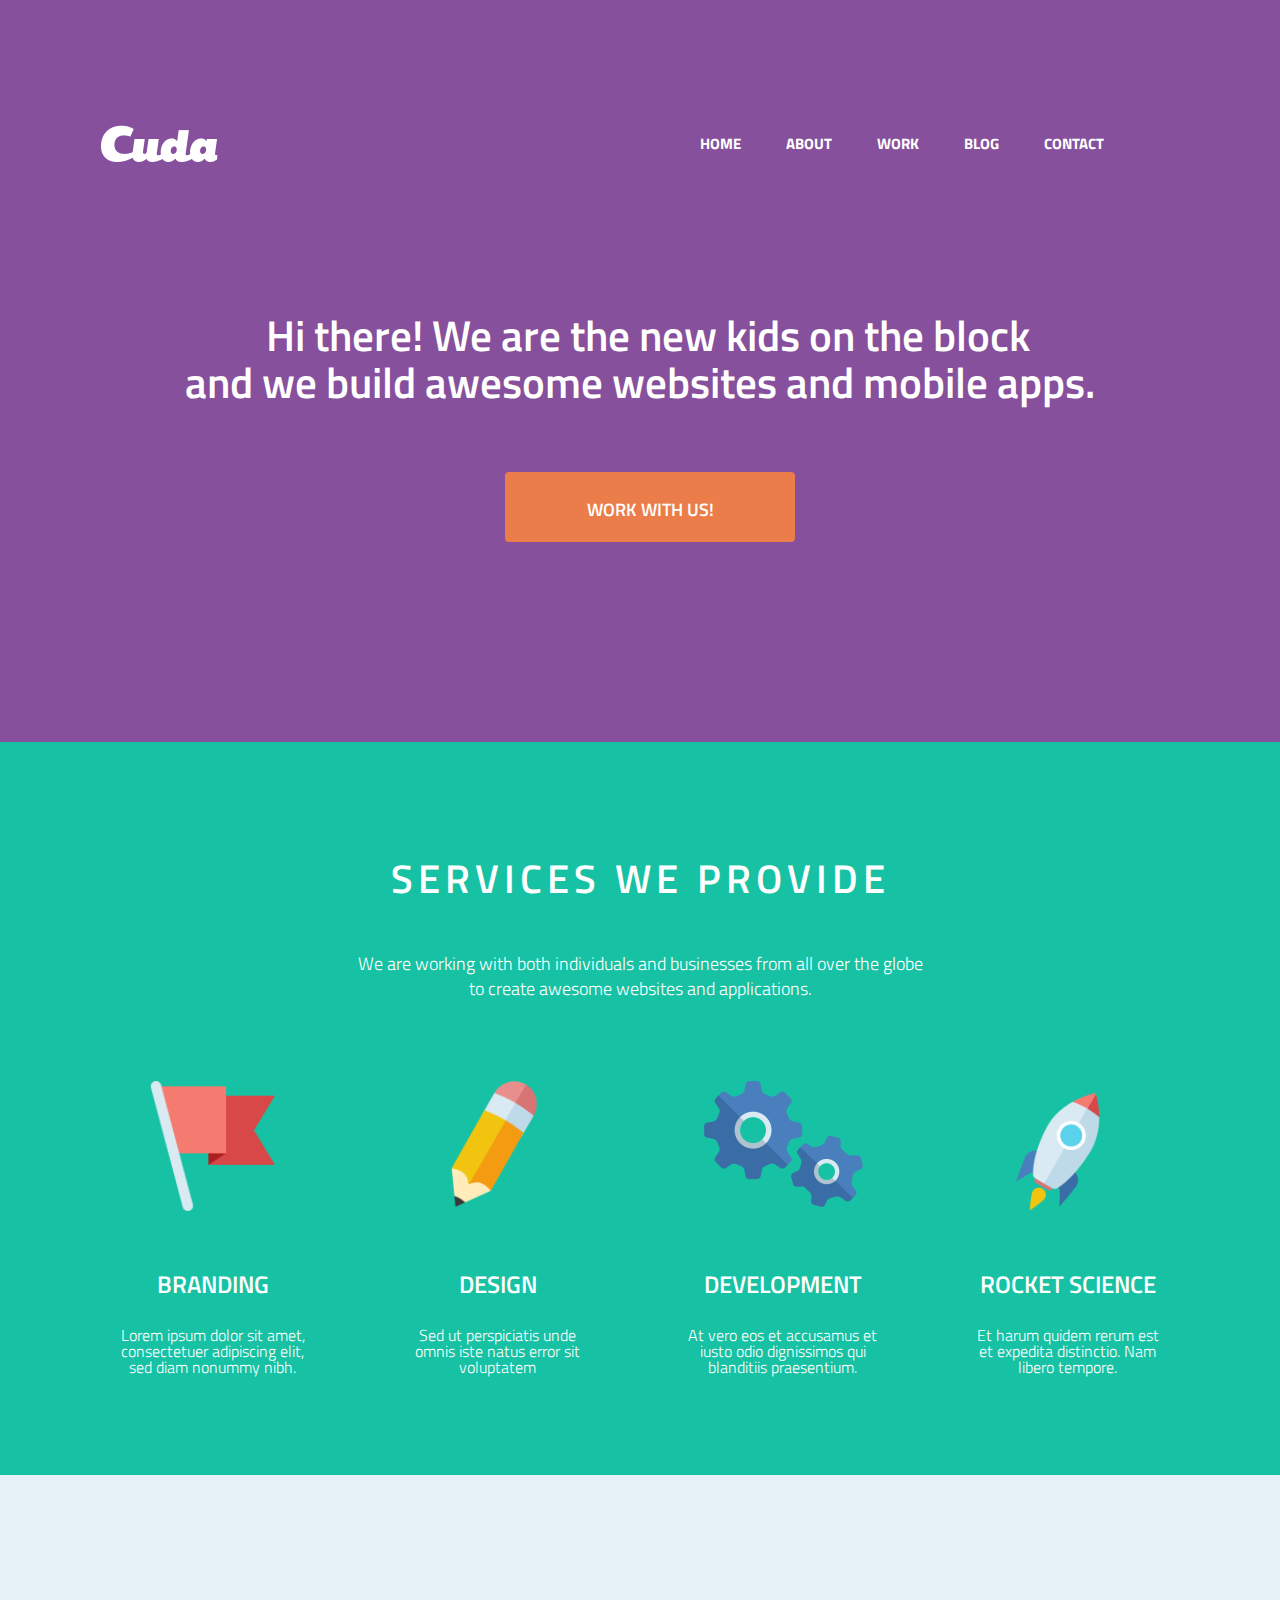
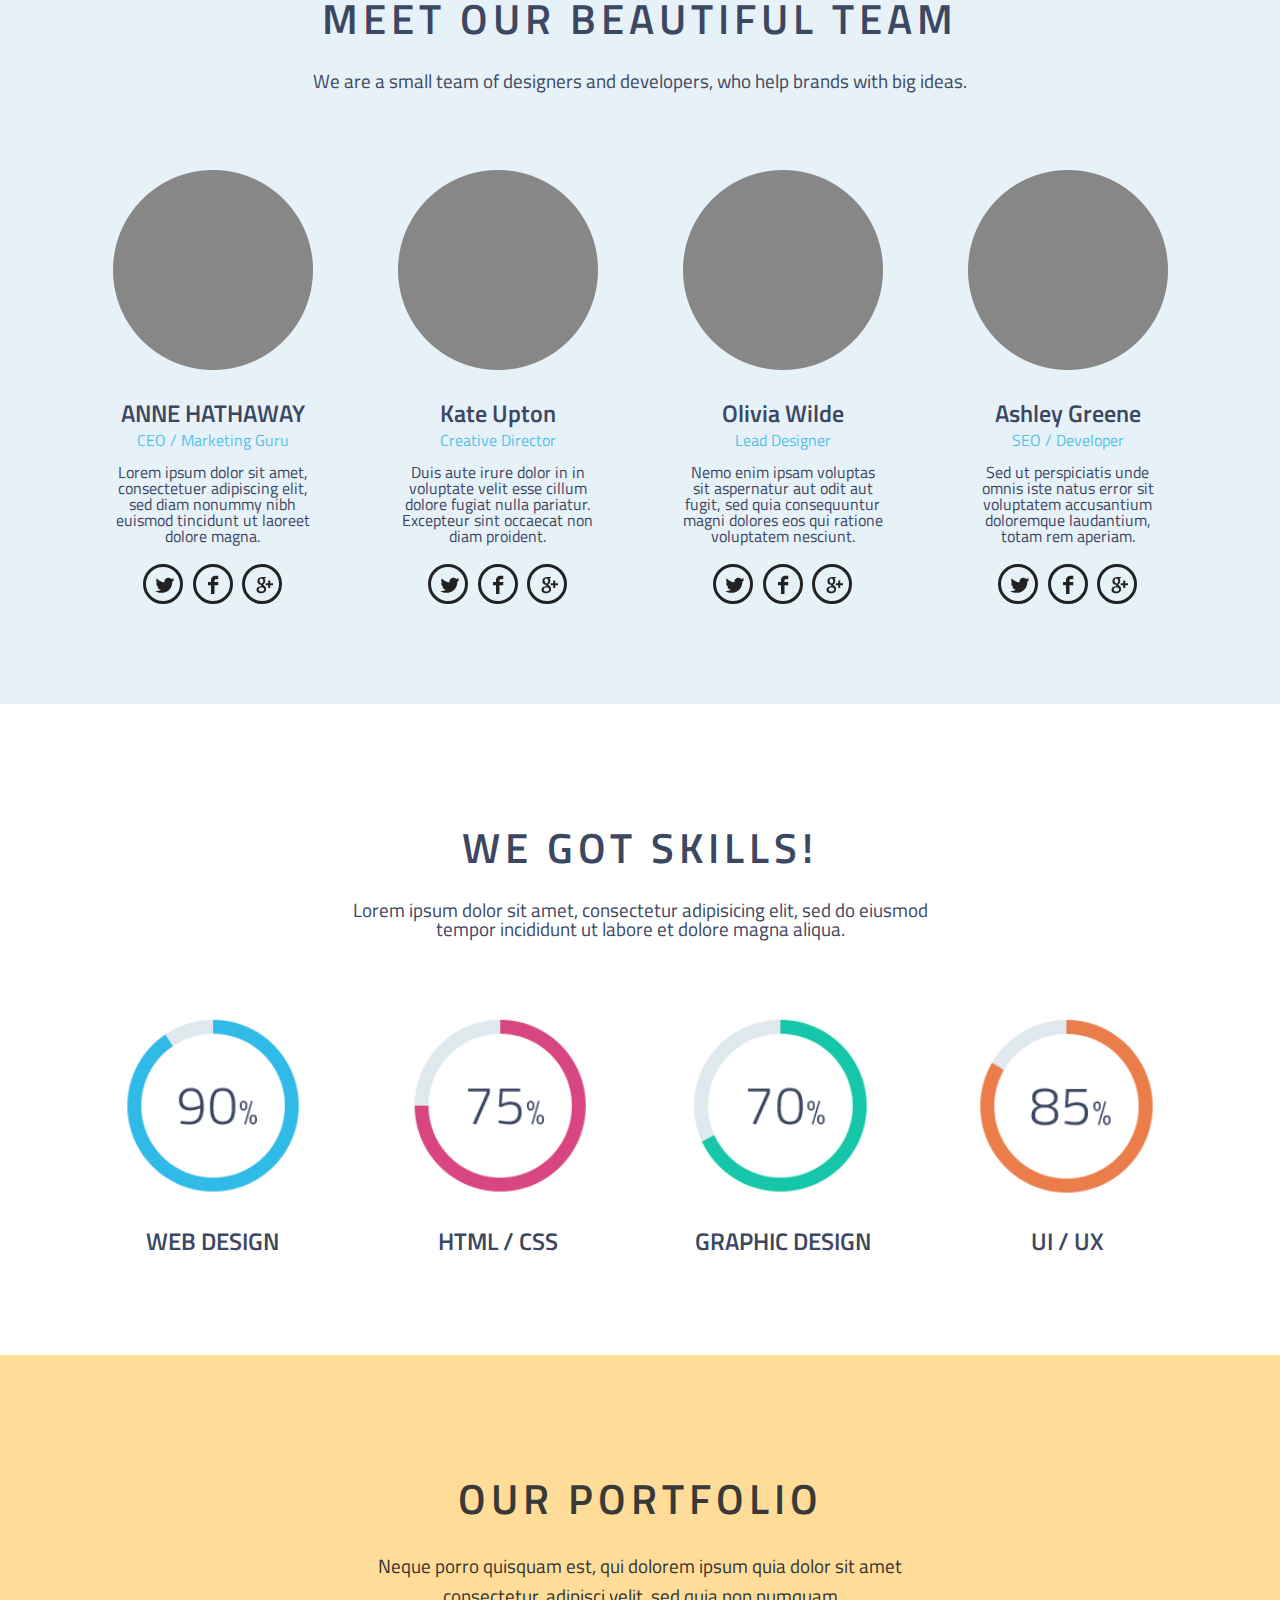
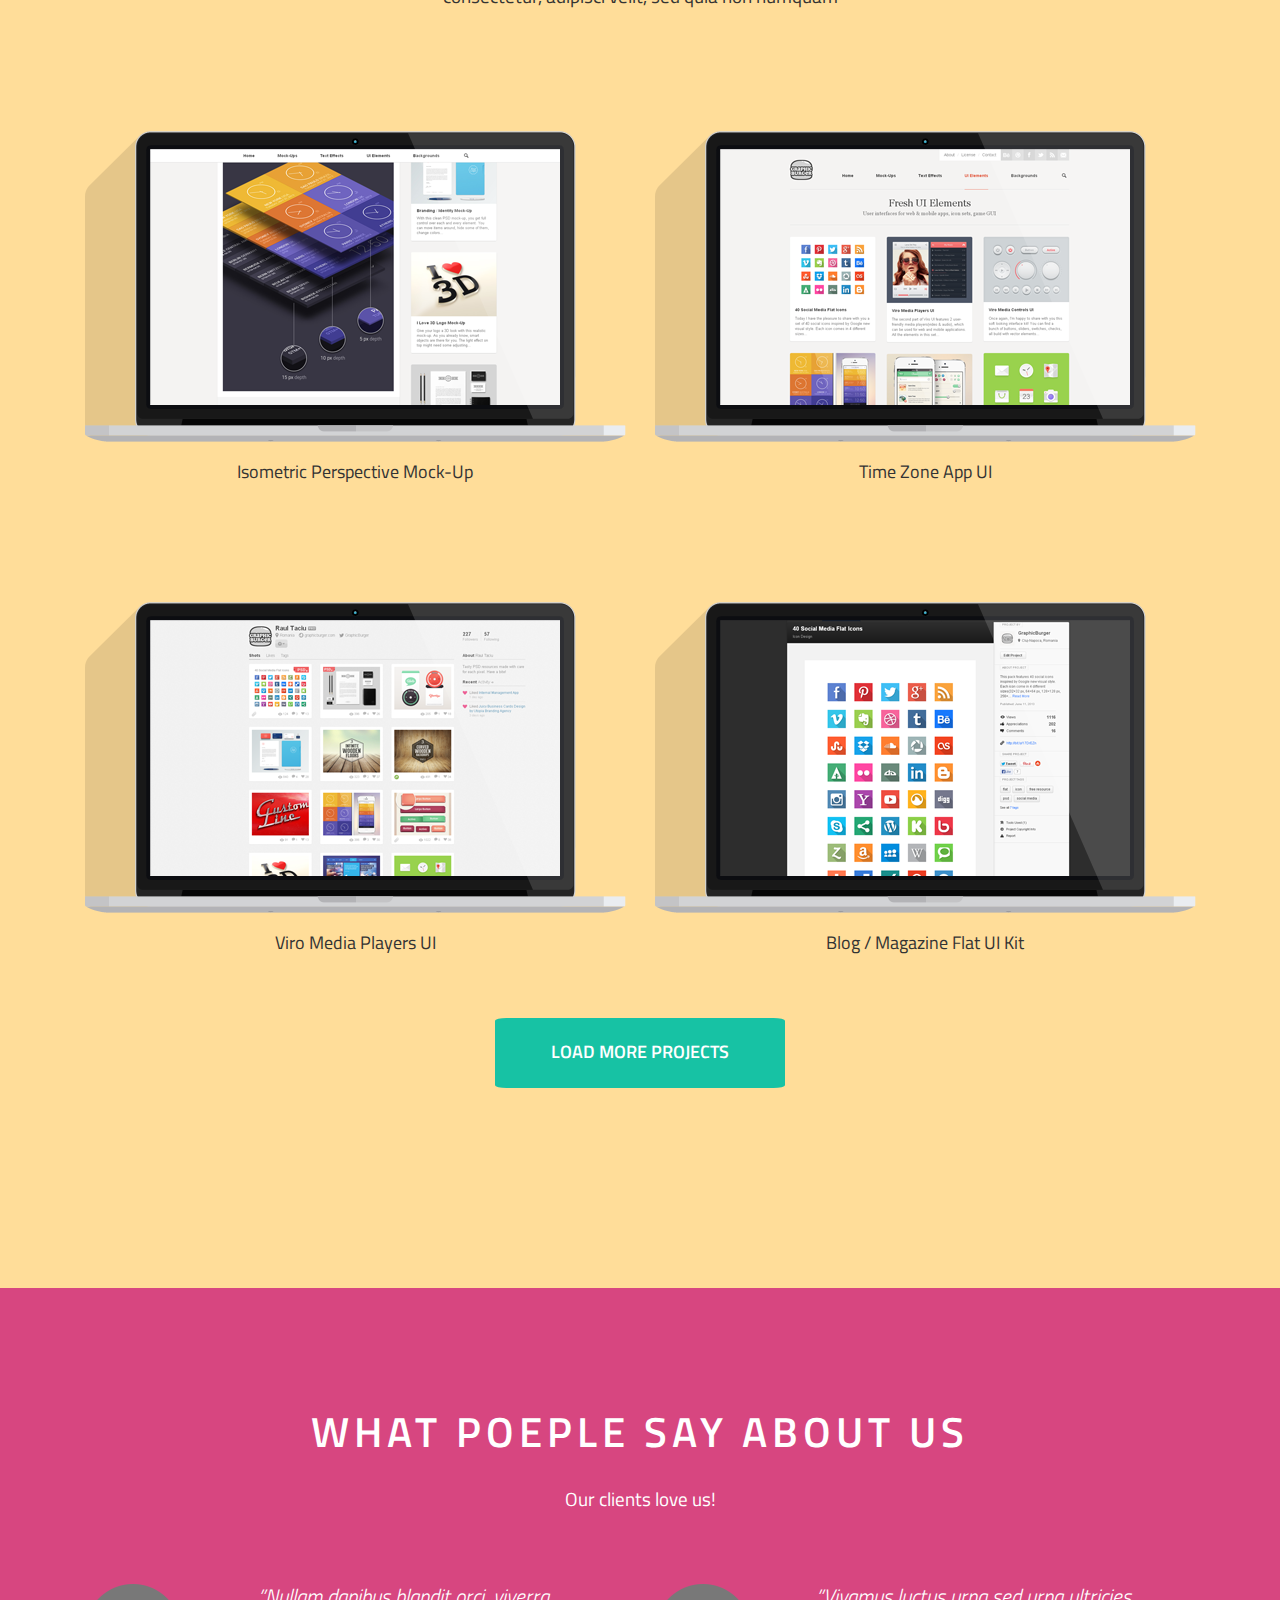
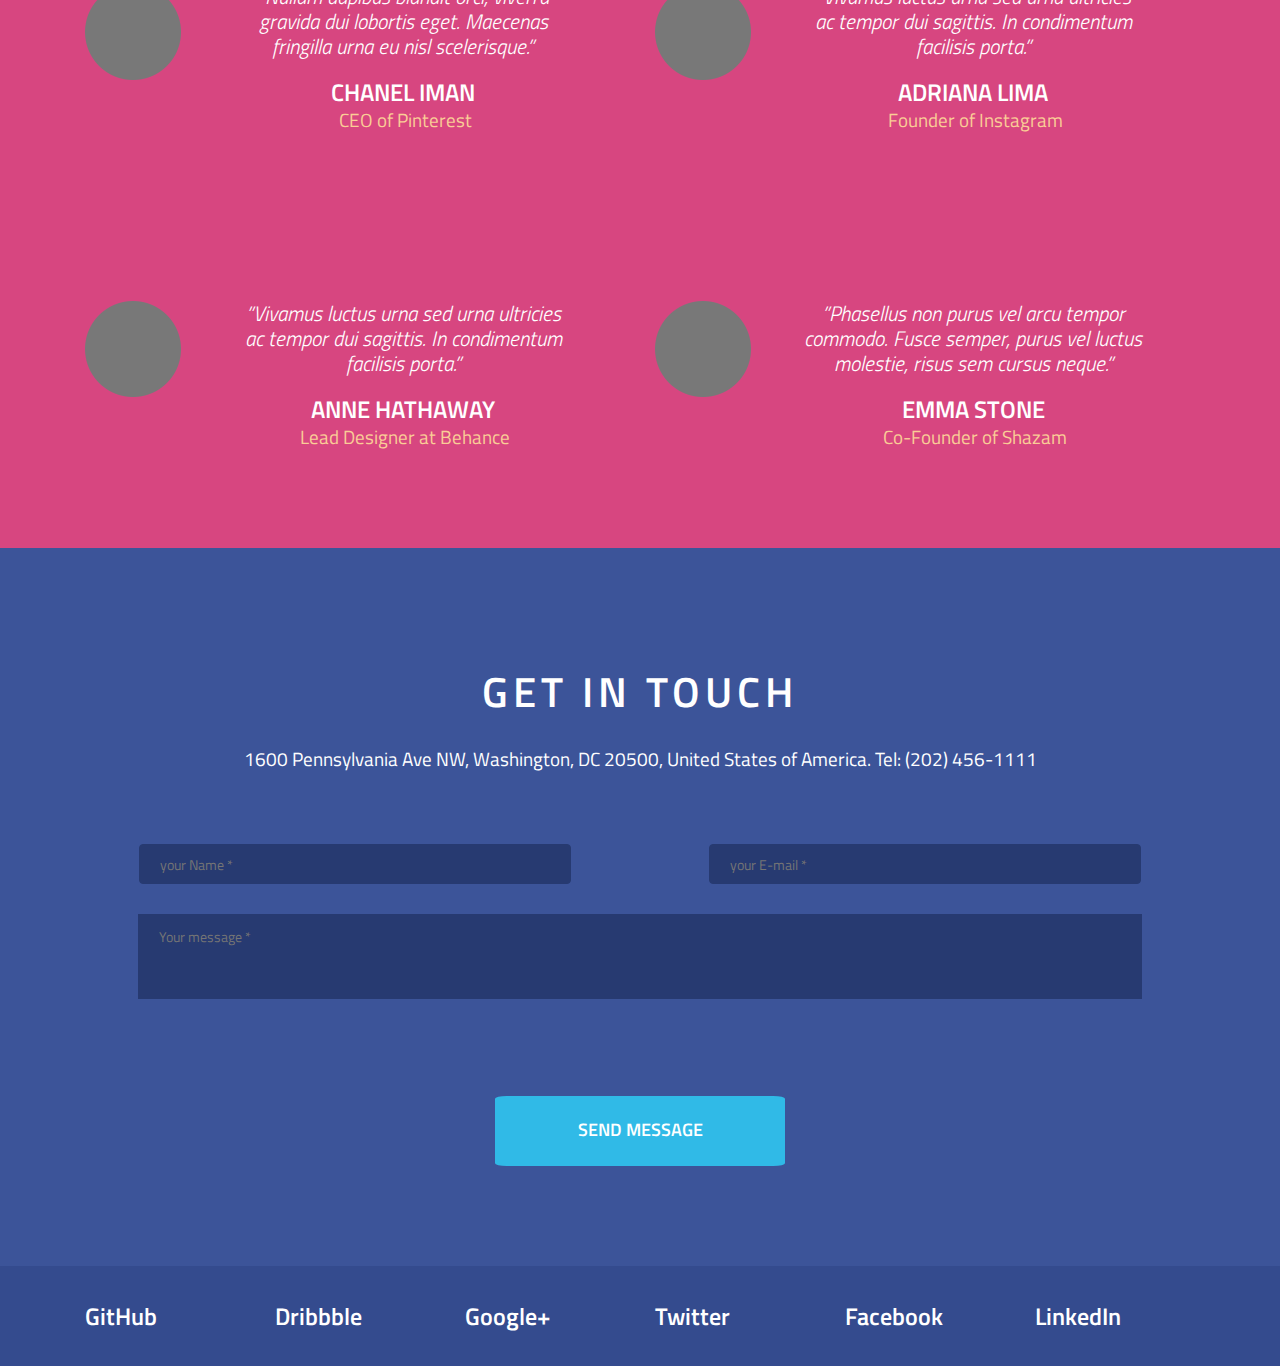
==== commit 91e39066: "Add files via upload" ====
--- a/index.html
+++ b/index.html
@@ -1,298 +1,334 @@
-<!DOCTYPE html>
+<!doctype html>
 <html lang="en">
-<head>
-        	<meta charset="utf-8">
-          <meta name="viewport" content="width=device-width, initial-scale=1, shrink-to-fit=no">
-        	<title>Spirit</title>
-         <link href="https://fonts.googleapis.com/css?family=Lato|Open+Sans:300,400,600" rel="stylesheet">
-
-            <!-- Bootstrap CSS -->
-            <link rel="stylesheet" href="https://maxcdn.bootstrapcdn.com/bootstrap/4.0.0-beta.2/css/bootstrap.min.css" integrity="sha384-PsH8R72JQ3SOdhVi3uxftmaW6Vc51MKb0q5P2rRUpPvrszuE4W1povHYgTpBfshb" crossorigin="anonymous">
-            <!-- <link rel="stylesheet" type="text/css" href="assets/slick/slick.css">
-            <link rel="stylesheet" href="assets/slick/slick/slick-theme.css"> -->
-            <link rel="stylesheet" href="css/style.css">
-            <link rel="stylesheet"  href="css/normalize.css">
-            <link rel="stylesheet" href="css/animate.css">
-            <!-- slick  -->
-     
-
-</head>
-<body>
-        <header>
-        	<div class="wrapper">
-        		<div class="header-wrap">
-        		  <div class="logo">
-        		  	<a class="color" href="#">Spirit</a>
-        		  </div>
-        		  <nav class="navigator">
-        		  	<ul class="menu">
-        		  		<li class="menu-item"><a href="#banner" class="menu__link">Home</a></li>
-        		  		<li class="menu-item"><a href="#about" class="menu__link">About</a></li>
-        		  		<li class="menu-item"><a href="#services" class="menu__link">Services</a></li>
-        		  		<li class="menu-item"><a href="#portfolio" class="menu__link">Portfolio</a></li>
-        		  		<li class="menu-item"><a href="#testimonialis" class="menu__link">Testimonials</a></li>
-        		  		<li class="menu-item"><a href="#contact" class="menu__link">Contact</a></li>
-        		  	</ul>
-        		  </nav>
-        		</div>
-          </div>
-        </header>
-
-        <section id="banner">
-        	<div class="wrapper-banner">
-        		<div class="banner-black">	
-        				<h1 class="animated slideInRight item1">wELCOME on <span>spirit</span></h1>
-        				<p class="animated slideInLeft item2">We are a digital agency with <b>years of experience</b> and with <b>extraordinary people</b></p>
-
-                <div class="scrol">
-                  
-                </div>
-        		</div>
-        	</div>
-        </section>
-        
-
-        <section id="about">
-          <div class="wrapper">
-          <div class="wrapper-about">
-            <div class="row leftslide ">
-              <div class="col-md-7">
-              <img src="img/slide1.png" alt="">
-               </div>
-               <div class="col-md-5">
-              <p class="animated mov text1">We love building and rebuilding brands through our <br/>  specific skills. Using colour, fonts, and illustration, we <br/>  brand companies in a way they will never forget.</p>
-              </div>
-            </div>
-          </div>
-        </div>
-        </section>
-
-
-        <section id="team">
-          <div class="wrapper">
-          <div class="wrapper-team">
-            <div id="slider">
-            <h1 class="title">Meet <span>our team</span></h1>
-            <div class="row text-center ">
-               <div class="col-lg-3">
-                 <img  class="icon" src="img/icon1.png" alt="">
-                 <h2 class="had2">Jason Statham</h2>
-                 <h3 class="had3">Knife designer</h3>
-                 <p class="descr">Do not seek to change what has come <br> 
-                    before. Seek to create that which  has<br> not.</p>
-               </div>
-               <div class="col-lg-3">
-                 <img class="icon" src="img/icon1.png" alt="">
-                 <h2 class="had2">Van Damme</h2>
-                 <h3 class="had3">No English</h3>
-                 <p class="descr">Do not seek to change what has come <br> 
-                    before. Seek to create that which  has<br> not.</p>
-               </div>
-               <div class="col-lg-3">
-                 <img class="icon" src="img/icon1.png" alt="">
-                 <h2 class="had2">Sylvester Stallone</h2>
-                 <h3 class="had3">Cigar Lover</h3>
-                 <p class="descr">Do not seek to change what has come <br> 
-                    before. Seek to create that which  has<br> not.</p>
-               </div>
-               <div class="col-lg-3">
-                 <img  class="icon" src="img/icon1.png" alt="">
-                 <h2 class="had2">Jet Li</h2>
-                 <h3 class="had3">I need more money</h3>
-                 <p class="descr">Do not seek to change what has come <br> 
-                    before. Seek to create that which  has<br> not.</p>
-               </div>
-            </div>
-            </div>
-          </div>
-        </div>
-        </section>
-
-        <section id="services">
-          <div class="wrapper">
-            <div class="wrapper-serv">
-              <h2 class="box">take a look at <span>our services</span></h2>
-              <p class="text2">Lorem Ipsum comes from sections 1.10.32 and 1.10.33 of "de Finibus Bonorum et Malorum" (The Extremes of Good and Evil) by Cicero, written in 45 BC. This book <br> is a treatise on the theory of ethics, very popular during the Renaissance. The first line of Lorem Ipsum, "Lorem ipsum dolor sit amet..", comes from a line in sec-<br>tion 1.10.32.</p>
-              <div class="animated mov1 row text-center">
-                <div class="col-lg-3">
-                 <img  class="icon" src="img/Forma-1.png" alt="">
-                 <h2 class="had4">Web design</h2>
-                 <p class="descr2">The first line of Lorem Ipsum, "Lorem <br> ipsum dolor sit amet..", comes from a<br> line in section 1.10.32.</p>
-               </div>
-                 <div class="col-lg-3">
-                 <img  class="icon" src="img/Forma-2.png" alt="">
-                 <h2 class="had4">Mobile apps</h2>
-                 <p class="descr2">The first line of Lorem Ipsum, "Lorem <br> ipsum dolor sit amet..", comes from a<br> line in section 1.10.32.</p>
-               </div>
-                 <div class="col-lg-3">
-                 <img  class="icon" src="img/Forma-3.png" alt="">
-                 <h2 class="had4">PHOTOGRAPHY</h2>
-                 <p class="descr2">The first line of Lorem Ipsum, "Lorem <br> ipsum dolor sit amet..", comes from a<br> line in section 1.10.32.</p>
-               </div>
-                 <div class="col-lg-3">
-                 <img  class="icon" src="img/Forma-4.png" alt="">
-                 <h2 class="had4">marketing</h2>
-                 <p class="descr2">The first line of Lorem Ipsum, "Lorem <br> ipsum dolor sit amet..", comes from a<br> line in section 1.10.32.</p>
-               </div>
-              </div>
-            </div>
-          </div>
-        </section>
-
-
-          <section id="clients">
-            <div class="wrapper">
-              <div class="wrapper-client">
-                <div class="title"><h2>SOME OF OUR CLIENTS</h2></div>
-                 <div class="row text-center">
-                   <div class="col-lg-2">
-                    <img class="icon2" src="img/client-1.png" alt="">
-                  </div>
-                   <div class="col-lg-2">
-                    <img class="icon2" src="img/client-2.png" alt="">
-                  </div>
-                   <div class="col-lg-2">
-                    <img class="icon2" src="img/client-3.png" alt="">
-                  </div>
-                   <div class="col-lg-2">
-                    <img class="icon2" src="img/client-4.png" alt="">
-                  </div>
-                   <div class="col-lg-2">
-                    <img class="icon2" src="img/client-2.png" alt="">
-                  </div>
-                   <div class="col-lg-2">
-                    <img class="icon2" src="img/client-5.png" alt="">
-                  </div>
-              </div>
-            </div>
-          </section>
-
-
-        <section id="portfolio">
-          <div class="wrapper">
-            <div class="wrapper-port">
-              <div class="box1"><h1 class="title1">take a look at <span>our work</span></h1>
-                <p class="text3">Lorem Ipsum comes from sections 1.10.32 and 1.10.33 of "de Finibus Bonorum et Malorum" (The Extremes of Good and Evil) by Cicero, written in 45 BC.This book <br>  is a treatise on the theory of ethics, very popular during the Renaissance. The first line of Lorem Ipsum, "Lorem ipsum dolor sit amet..", comes from a line in sec-<br> tion 1.10.32.</p>
-              </div>
-              <ul class="menu2">
-                <li class="menu-item1"><a href="#" class="menu__link1">Filter by type</a></li>
-                <li class="menu-item2"><a href="#" class="menu__link1">All</a></li>
-                <li class="menu-item2"><a href="#" class="menu__link1">Web design</a></li>
-                <li class="menu-item2"><a href="#" class="menu__link1">Mobile design</a></li>
-                <li class="menu-item2"><a href="#" class="menu__link1">Photography</a></li>
-              </ul>
-              <div class="row text-center">
-                <div class="col-lg-3">
-                  <img class="icon3" src="img/img1.png" alt="">
-                </div>
-                <div class="col-lg-3">
-                  <img class="icon3" src="img/img2.png" alt="">
-                </div>
-                <div class="col-lg-3">
-                  <img  class="icon3" src="img/img1.png" alt="">
-                </div>
-                <div class="col-lg-3">
-                  <img class="icon3" src="img/img1.png" alt="">
-                </div>
-                <div class="col-lg-3">
-                  <img class="icon3"  src="img/img3.png" alt="">
-                </div>
-                <div class="col-lg-3">
-                  <img class="icon3" src="img/img3.png" alt="">
-                </div>
-                <div class="col-lg-3">
-                  <img class="icon3" src="img/img3.png" alt="">
-                </div>
-                <div class="col-lg-3">
-                  <img class="icon3" src="img/img3.png" alt="">
-                </div>
-                <div class="col-lg-3">
-                  <img class="icon3" src="img/img4.png" alt="">
-                </div>
-                <div class="col-lg-3">
-                  <img class="icon3" src="img/img4.png" alt="">
-                </div>
-                <div class="col-lg-3">
-                  <img class="icon3" src="img/img4.png" alt="">
-                </div>
-                <div class="col-lg-3">
-                  <img class="icon3" src="img/img4.png" alt="">
-                </div> 
-              </div>
-            </div>
-          </div>
-        </section>
-
-
-        <section id="testimonialis">
-          <div class="wrapper">
-            <div class="wrapper-test">
-              <h1 class="title2"><span>our clients’</span> testimonials</h1>
-              <p class="text2">Lorem Ipsum comes from sections 1.10.32 and 1.10.33 of "de Finibus Bonorum et Malorum" (The Extremes of Good and Evil) by Cicero, written in 45 BC. This book <br> is a treatise on the theory of ethics, very popular during the Renaissance. The first line of Lorem Ipsum, "Lorem ipsum dolor sit amet..", comes from a line in sec-<br>tion 1.10.32.</p>
-              <h2 class="descr3">Dean Martin, CEO Acme Inc.</h2>
-            </div>
-          </div>
-        </section>
-
-        
-        <section id="contact">
-          <div class="wrapper">
-            <div class="wrapper-contact">
-              <h1 class="title3 ">feel free to <span>contact us</span></h1>
-              <p class="text2">Lorem Ipsum comes from sections 1.10.32 and 1.10.33 of "de Finibus Bonorum et Malorum" (The Extremes<br>  of Good and Evil) by Cicero, written in 45 BC. This book is a treatise on the theory of ethics, very popular<br> during the Renaissance. </p>
-            </div>
-              <input type="text" placeholder="your Name *" />
-              <input type="text" placeholder="your e-mail *"/>
-              <input type="submit" >
-            </div>
-          </div>
-        </section>
-
-
-        <footer id="end">
-          <div class="wrapper">
-            <div class="wrapper-end">
-              <h1 class="title4">ALL RIGHTS RESERVED <span>BY TESLA</span>. COPYRIGHT © 2017 SPIRIT8</h1>
-              <div class="social">
-                <a href="#" class="ic-tw black">&nbsp;</a>
-                <a href="#" class="ic-fb black">&nbsp;</a>
-                <a href="#" class="ic-pn black">&nbsp;</a>
-                <a href="#" class="ic-gl black">&nbsp;</a>
-              </div>
-            </div>
-          </div>
-        </footer>
-
-
-       </div>
-         <!-- Optional JavaScript -->
-          <!-- jQuery first, then Popper.js, then Bootstrap JS -->
-          <script src="https://code.jquery.com/jquery-3.2.1.slim.min.js" integrity="sha384-KJ3o2DKtIkvYIK3UENzmM7KCkRr/rE9/Qpg6aAZGJwFDMVNA/GpGFF93hXpG5KkN" crossorigin="anonymous"></script>
-          <script src="https://cdnjs.cloudflare.com/ajax/libs/popper.js/1.12.3/umd/popper.min.js" integrity="sha384-vFJXuSJphROIrBnz7yo7oB41mKfc8JzQZiCq4NCceLEaO4IHwicKwpJf9c9IpFgh" crossorigin="anonymous"></script>
-          <script src="https://maxcdn.bootstrapcdn.com/bootstrap/4.0.0-beta.2/js/bootstrap.min.js" integrity="sha384-alpBpkh1PFOepccYVYDB4do5UnbKysX5WZXm3XxPqe5iKTfUKjNkCk9SaVuEZflJ" crossorigin="anonymous"></script>
-          <!-- <script src="assets/slick/slick/slick.min.js"> </script>
-          <script src="js/main.js"></script> -->
-          <script>
-            $(window).scroll(function() {
-            $('.mov').each(function(){
-              var imagePos = $(this).offset().top;
-              var topOfWindow = $(window).scrollTop();
-              if (imagePos < topOfWindow+900) {
-                $(this).addClass('fadeInRightBig');
-              }
-            });
-            });
-
-             $(window).scroll(function() {
-            $('.mov1').each(function(){
-              var imagePos = $(this).offset().top;
-              var topOfWindow = $(window).scrollTop();
-              if (imagePos < topOfWindow+900) {
-                $(this).addClass('fadeInUp');
-                }
-              });
-            });
-          </script>
-              <!-- jQuery -->
+  <head>
+    <title>CUDA</title>
+    <!-- Required meta tags -->
+    <meta charset="utf-8">
+    <meta name="viewport" content="width=device-width, initial-scale=1, shrink-to-fit=no">
+    <link href="https://fonts.googleapis.com/css?family=Titillium+Web:300,400,600" rel="stylesheet">
+    <!-- Bootstrap CSS -->
+    <link rel="stylesheet" href="css/animate.css">
+    <link rel="stylesheet" href="css/bootstrap.min.css">
+    <link rel="stylesheet" href="css/normalize.css">
+    <link rel="stylesheet" href="css/style.css">
+  </head>
+  <body>
+  	<!-- Header-->
+	  	<header class="header">
+
+	  		<!-- Header__top-->
+	  		<div class="container">
+	  			<div class="row-top">
+	  				<div class="col-lg-6 logo">
+	  					<img src="img/logo.png" alt="logo">
+	  				</div>
+	  				<div class="col-lg-6">
+	  					<nav class="navigator">
+	  						<ul class="menu">
+	  							<li class="menu-item"><a href="#" class="menu-link">Home</a></li>
+	  							<li class="menu-item"><a href="#" class="menu-link">About</a></li>
+	  							<li class="menu-item"><a href="#" class="menu-link">Work</a></li>
+	  							<li class="menu-item"><a href="#" class="menu-link">Blog</a></li>
+	  							<li class="menu-item"><a href="#" class="menu-link">Contact</a></li>
+	  						</ul>
+	  					</nav>
+	  				</div>
+	  			</div>
+	  			<!-- Header__middle-->
+	  				<div class="title">
+	  					<h1 class="text">
+	  						&nbsp;&nbsp;&nbsp;&nbsp;&nbsp;&nbsp;&nbsp;&nbsp;
+	  						 Hi there! We are the new kids on the block<br/>
+							and we build awesome websites and mobile apps.
+	  					</h1>
+	  				</div>
+	  				<!-- Header__bottom-->
+	  				<div class="btn">
+	  					<a target="_blank" href="https://vk.com/jk325">work with us!</a>
+	  				</div>
+	  		</div>
+
+	  	</header>
+
+
+         <!-- Services  -->
+
+	  	<section id="services">
+	  		<div class="container">
+	  			<div class="row text-center">
+	  				<div class="title-services">
+	  					<h1 class="text-servicse">
+	  					   services we provide
+	  					</h1>
+	  				</div>
+	  				<p class="title-descr">
+	  						We are working with both individuals and businesses
+	  						from all over the globe <br/>
+                            to create awesome websites and applications.
+	  				</p>
+	  				<div class="col-lg-3">
+	  					<img class="icon" src="img/flag.png">
+	  					<h1 class="title1-services">Branding</h1>
+	  					<p class="descr-services">Lorem ipsum dolor sit amet,<br> 
+                         consectetuer adipiscing elit,<br> sed diam nonummy nibh.</p>
+	  				</div>
+	  				<div class="col-lg-3">
+	  					<img class="icon" src="img/pencil.png">
+	  					<h1 class="title1-services">Design</h1>
+	  					<p class="descr-services">Sed ut perspiciatis unde <br> omnis iste natus error sit <br> voluptatem  </p>
+	  				</div>
+	  				<div class="col-lg-3">
+	  					<img class="icon" src="img/shester.png">
+	  					<h1 class="title1-services">Development</h1>
+	  					<p class="descr-services">At vero eos et accusamus et <br> iusto odio dignissimos qui <br> blanditiis praesentium.</p>
+	  				</div>
+	  				<div class="col-lg-3">
+	  					<img class="icon" src="img/rocket.png">
+	  					<h1 class="title1-services">rocket science</h1>
+	  					<p class="descr-services">Et harum quidem rerum est <br> et expedita distinctio. Nam <br> libero tempore.</p>
+	  				</div>
+	  			</div>
+	  		</div>
+	  	</section>
+
+
+	  	<section id="team">
+	  		<div class="container">
+	  			<div class="row text-center">
+	  				<div class="title-team">
+	  					<h1 class="text-team">
+	  					meet our beautiful team
+	  					</h1>
+	  				</div>
+	  				<p class="team-descr">
+	  					We are a small team of designers and developers, who help brands with big ideas.
+	  				</p>
+	  				<div class="col-lg-3">
+	  					<img class="icon2" src="img/fotos/foto5.png">
+	  					<h1 class="title1-team">ANNE HATHAWAY</h1>
+	  					<h2 class="title2-team">CEO / Marketing Guru</h2>
+	  					<p class="descr-team">Lorem ipsum dolor sit amet, <br>
+						 consectetuer adipiscing elit,<br> sed diam nonummy
+						 nibh<br> euismod tincidunt ut laoreet<br> dolore magna.</p>
+						  <div class="social">
+	 						<a target="_blank" href="https://twitter.com" class="ic-tw">&nbsp;</a>
+	 						<a target="_blank" href="https://www.facebook.com" class="ic-fb">&nbsp;</a>
+	 						<a target="_blank" href="https://plus.google.com" class="ic-gl">&nbsp;</a>
+	 					</div>
+	  				</div>
+	  				<div class="col-lg-3">
+	  					<img class="icon2" src="img/fotos/foto5.png">
+	  					<h1 class="title1-team">Kate Upton</h1>
+	  					<h2 class="title2-team">Creative Director</h2>
+	  					<p class="descr-team">Duis aute irure dolor in in<br> voluptate velit esse cillum<br> dolore fugiat nulla pariatur.<br> Excepteur sint occaecat non<br> diam proident.
+                         <div class="social">
+	 						<a target="_blank" href="https://twitter.com" class="ic-tw">&nbsp;</a>
+	 						<a target="_blank" href="https://www.facebook.com" class="ic-fb">&nbsp;</a>
+	 						<a target="_blank" href="https://plus.google.com" class="ic-gl">&nbsp;</a>
+	 					</div>
+	  				</div>
+	  				<div class="col-lg-3">
+	  					<img class="icon2" src="img/fotos/foto5.png">
+	  					<h1 class="title1-team">Olivia Wilde</h1>
+	  					<h2 class="title2-team">Lead Designer</h2>
+	  					<p class="descr-team">Nemo enim ipsam voluptas<br> sit aspernatur aut odit aut<br> fugit, sed quia consequuntur<br> magni dolores eos qui ratione<br> voluptatem nesciunt.</p>
+                          <div class="social">
+	 						<a target="_blank" href="https://twitter.com" class="ic-tw">&nbsp;</a>
+	 						<a target="_blank" href="https://www.facebook.com" class="ic-fb">&nbsp;</a>
+	 						<a target="_blank" href="https://plus.google.com" class="ic-gl">&nbsp;</a>
+	 					</div>
+	  				</div>
+	  				<div class="col-lg-3">
+	  					<img class="icon2" src="img/fotos/foto5.png">
+	  					<h1 class="title1-team">Ashley Greene</h1>
+	  					<h2 class="title2-team">SEO / Developer</h2>
+	  					<p class="descr-team">Sed ut perspiciatis unde<br> omnis iste natus error sit<br> voluptatem accusantium<br> doloremque laudantium,<br> totam rem aperiam.</p>
+                          <div class="social">
+	 						<a target="_blank" href="https://twitter.com" class="ic-tw">&nbsp;</a>
+	 						<a target="_blank" href="https://www.facebook.com" class="ic-fb">&nbsp;</a>
+	 						<a target="_blank" href="https://plus.google.com" class="ic-gl">&nbsp;</a>
+	 					</div>
+	  				</div>
+	  			</div>
+	  		</div>
+	  	</section>
+
+	  	<section id="skills">
+	  		<div class="container">
+	  			<div class="row text-center">
+	  				<div class="title-skills">
+	  				<h1 class="text-skills">
+	  					we got skills!
+	  					</h1>
+	  				</div>
+	  				<p class="skills-descr">
+	  					Lorem ipsum dolor sit amet, consectetur adipisicing elit, sed do eiusmod<br>
+						tempor incididunt ut labore et dolore magna aliqua.
+	  				</p>
+	  				<div class="col-lg-3">
+	  					<img class="icon3" src="img/skills/skil1.png">
+	  					<h1 class="title1-skills">Web Design</h1>
+	  				</div>
+	  				<div class="col-lg-3">
+	  					<img class="icon3" src="img/skills/skil2.png">
+	  					<h1 class="title1-skills">HTML / CSS</h1>
+	  				</div>
+	  				<div class="col-lg-3">
+	  					<img class="icon3" src="img/skills/skil3.png">
+	  					<h1 class="title1-skills">GRAPHIC DESIGN</h1>
+	  				</div>
+	  				<div class="col-lg-3">
+	  					<img class="icon3" src="img/skills/skil4.png">
+	  					<h1 class="title1-skills">UI / UX</h1>
+	  				</div>
+	  			</div>
+	  		</div>	
+	  	</section>
+
+
+	  	<section id="portfolio">
+	  		<div class="container">
+	  			<div class="row text-center">
+	  				<div class="title-port">
+	  					<h1 class="text-port">
+	  						our portfolio
+	  					</h1>
+	  				</div>
+	  				<p class="port-descr">Neque porro quisquam est, 
+	  				qui dolorem ipsum quia dolor sit amet <br>
+ 					consectetur, adipisci velit, sed quia non numquam	
+	  				</p>
+	  				<div class="col-lg-6">
+	  					<img class="icon4" src="img/portfolio/1.png" alt="pc">
+	  					<h1 class="title-portfolio">Isometric Perspective Mock-Up</h1>
+	  				</div>
+	  				<div class="col-lg-6">
+	  					<img class="icon4" src="img/portfolio/2.png" alt="pc">
+	  					<h1 class="title-portfolio">Time Zone App UI</h1>
+	  				</div>
+	  				<div class="col-lg-6">
+	  					<img class="icon4" src="img/portfolio/3.png" alt="pc">
+	  					<h1 class="title-portfolio">Viro Media Players UI</h1>
+	  				</div>
+	  				<div class="col-lg-6">
+	  					<img class="icon4" src="img/portfolio/4.png" alt="pc">
+	  					<h1 class="title-portfolio">Blog / Magazine Flat UI Kit</h1>
+	  				</div>
+	  				<div class="btn-port">
+	  					<a  href="#">load more projects</a>
+	  				</div>
+	  			</div>
+	  		</div>
+	  	</section>
+
+	  	<section id="testimonialis">
+	  		<div class="container">
+	  			<div class="row text-center">
+	  				<div class="title-test">
+	  					<h1 class="text-test">
+	  						what poeple say about us
+	  					</h1>
+	  				</div>
+	  				<p class="test-descr">Our clients love us!</p>
+	  				<div class="col-lg-6">
+	  					<img class="icon5" src="img/Base1.png" alt="pc">
+	  					<p class="testimonialis-text">”Nullam dapibus blandit orci, viverra <br> gravida dui lobortis eget. Maecenas <br> fringilla urna eu nisl scelerisque.”</p>
+	  					<h1 class="title-testimonialis">Chanel Iman</h1>
+	  					<h2 class="title2-testimonialis">CEO of Pinterest</h2>
+	  				</div>
+	  				<div class="col-lg-6">
+	  					<img class="icon5" src="img/Base1.png" alt="pc">
+	  					<p class="testimonialis-text">”Vivamus luctus urna sed urna ultricies <br> ac tempor dui sagittis. In condimentum<br> facilisis porta.”</p>
+	  					<h1 class="title-testimonialis">ADRIANA LIMA</h1>
+	  					<h2 class="title2-testimonialis">Founder of Instagram</h2>
+	  				</div>
+	  				<div class="col-lg-6">
+	  					<img class="icon5" src="img/Base1.png" alt="pc">
+	  					<p class="testimonialis-text">”Vivamus luctus urna sed urna ultricies<br> ac tempor dui sagittis. In condimentum<br> facilisis porta.”</p>
+	  					<h1 class="title-testimonialis">ANNE HATHAWAY</h1> 
+	  					<h2 class="title2-testimonialis">Lead Designer at Behance</h2>
+	  				</div>
+	  				<div class="col-lg-6">
+	  					<img class="icon5" src="img/Base1.png" alt="pc">
+	  					<p class="testimonialis-text">”Phasellus non purus vel arcu tempor<br> commodo. Fusce semper, purus vel luctus<br> molestie, risus sem cursus neque.”</p>
+	  					<h1 class="title-testimonialis">EMMA STONE</h1>
+	  					<h2 class="title2-testimonialis">Co-Founder of Shazam</h2>
+	  				</div>
+	  			</div>
+	  		</div>
+	  	</section>
+
+	  	<section id="get-in-touch">
+	  		<div class="container">
+	  			<div class="row text-center">
+	  				<div class="title-test">
+	  				<h1 class="text-get">
+	  						get in touch
+	  					</h1>
+	  				</div>
+	  				<p class="get-descr">1600 Pennsylvania Ave NW, Washington, DC 20500, United States of America. Tel: (202) 456-1111</p>
+	  				<form action="#" id="messege">
+	 						<div class="col-lg-6">
+	 						<input type="text" placeholder="your Name *" />
+	 					</div>
+	 					<div class="col-lg-6">
+	 						<input type="text" placeholder="your E-mail *"/>
+	 					</div>
+	 					<div class="bottom">
+	 						<textarea cols="0" rows="0" placeholder="Your message *" ></textarea>
+	 					</div>
+	 				</form>
+	 				<div class="btn-get">
+	  					<a  href="#">SEND MESSAGE</a>
+	  				</div>
+	  			</div>
+	  			</div>
+	  		</div>
+	  	</section>
+
+	  	<footer class="footer">
+	  		<div class="container">
+	  			<div class="row">
+	  				<div class="col-lg-2">
+	  					<a target="_blank" href="https://github.com">GitHub</a>
+	  				</div>
+	  				<div class="col-lg-2">
+	  					<a target="_blank" href="https://dribbble.com">Dribbble</a>
+	  				</div>
+	  				<div class="col-lg-2">
+	  					<a target="_blank" href="https://plus.google.com">Google+</a>
+	  				</div>
+	  				<div class="col-lg-2">
+	  					<a target="_blank" href="https://twitter.com">Twitter</a>
+	  				</div>
+	  				<div class="col-lg-2">
+	  					<a target="_blank" href="https://www.facebook.com">Facebook</a>
+	  				</div>
+	  				<div class="col-lg-2">
+	  					<a target="_blank" href="https://www.linkedin.com">LinkedIn</a>
+	  				</div>
+	  			</div>
+	  		</div>
+	  	</footer>
+   
+
+
+
+
+
+
+
+
+
+
+
+
+
+
+
+    <!-- Optional JavaScript -->
+    <!-- jQuery first, then Popper.js, then Bootstrap JS -->
+    <script src="https://code.jquery.com/jquery-3.2.1.slim.min.js" integrity="sha384-KJ3o2DKtIkvYIK3UENzmM7KCkRr/rE9/Qpg6aAZGJwFDMVNA/GpGFF93hXpG5KkN" crossorigin="anonymous"></script>
+    <script src="js/bootstrap.min.js"></script>
   </body>
 </html>--- a/css/style.css
+++ b/css/style.css
@@ -1,43 +1,21 @@
-.body {
-	color: #fff;
-	font-size: 14px;
-}
-
-  /* header */
-
-header {
-	position: absolute;
-	top: 0px;
-	left: 0px;
-	right: 0px;
-	z-index: 99;
-}
-.wrapper {
-	max-width: 1170px;
+/* Header */
+
+.header {
+	background-color: #87509c;
+}
+
+.container {
+	max-width: 1140px;
 	margin: 0 auto;
 	width: 100%;
 }
-.header-wrap {
+.row-top {
 	margin-top: 55px;
 	display: flex;
 	align-items: center;
 	justify-content: center;
 }
-.logo {
-	padding-left: 15px;
-}
-.logo a {
-	text-decoration: none;
-	font-family: 'Lato',bold;
-	font-size: 24px;
-	font-weight: 400;
-	color: #fff;
-	text-transform: uppercase;
-
-}
-.color:hover {
-	color: #fcac45;
-}
+
 .menu {
 	list-style: none;
 	display: flex;
@@ -45,318 +23,507 @@
 .menu a {
 	text-decoration: none;
 }
-.menu-item:first-child {
-	margin-left: 515px;
-}
 .menu-item {
-	margin-left: 22px;
-	position: relative;
-}
-
-.menu__link {
-	font-family: Lato, bold;
-	font-size: 14px;
+	margin-left: 45px;
+}
+.menu-link {
+	font-family: "Titillium Web", Semi-bold;
+	font-size: 15px;
 	font-weight: 700;
 	position: relative;
 	text-transform: uppercase;
+    color: #fff;
+}
+.menu-link:hover {
+	background-color: #643a79;
+	width: 70%;
+	padding: 6px 15px;
+	border-radius: 15%;
+	color: #fff;
+}
+
+/* Header  middle text */
+
+.title {
+	display: flex;
+	align-items: center;
+	justify-content: center;
+}
+
+.text {
+	font-family: "Titillium Web", bold;
+	font-size: 43px;
+	font-weight: 600;
+	margin-top: 150px; 
+	color: white;
+}
+
+.btn {
+	display: inline-block;
+	margin-top: 65px;
+	margin-left: 420px;
+	padding-top: 23px;
+	margin-bottom: 200px;
+	font-family: "Titillium Web", Semi-bold;
+	font-size: 18px;
+	font-weight: 600;
+	text-transform: uppercase;
+	width: 290px;
+	height: 70px;
+	background-color: #eb7d4b;
+	border: 2px solid #eb7d4b;
+	cursor: pointer;
+}
+
+.btn a {
 	text-decoration: none;
-    color: #fff;
-}
-.menu__link:hover {
-	color: #fcac45;
-}
-
- /* banner */
-
- #banner {
- 	height: 800px;
- 	background: #111 url(img/banner.png) no-repeat center top;
- 	background-attachment: fixed;
-    padding-top: 225px;
-    padding-bottom: 280px;
-    text-align: center;
- 	-webkit-background-size: cover;
-	   -moz-background-size: cover;
-	     -o-background-size: cover;
-	     	background-size: cover;
- }
-.banner-black {
-    text-align: center;
-    padding-top: 100px;
-
-}
-.item1 {
-    font-family: "Open Sans",sans-serif;
-    font-size: 44px;
-    font-weight: 44; 
-    text-transform: uppercase;
-    color: #4e4e4e;
-}
-.item1 span {
-	color: #fcac45;
+	color: white;
+}
+
+.btn:hover {
+	background-color: #db7546;
+
+}
+
+
+/* Services  */
+
+#services {
+	background-color: #17c2a4;
+}
+
+.title-services {
+	display: flex;
+	align-items: center;
+	justify-content: center;
+	margin-top: 115px;
+	color: #3c4761;
+}
+
+.text-servicse {
+	font-family: "Titillium Web", bold;
+	font-size: 40px;
+	font-weight: 600;
+	text-transform: uppercase;
+	color: white;
+	letter-spacing: 5px;
+}
+.title-descr {
+	display: flex;
+	justify-content: center;
+	margin-top: 50px;
+	font-family: "Titillium Web", Regular;
+	font-size: 18px;
+	font-weight: 300;
+	color: white;
+	line-height: 25px;
+}
+
+/* Services  icons */
+
+.icon {
+	height: 130px;
+	margin-top: 80px;
+}
+.title1-services {
+	margin-top: 60px;
+	font-family: "Titillium Web", bold;
+	font-size: 24px;
+	font-weight: 600;
+	color: white;
+	text-transform: uppercase;
+}
+.descr-services {
+	margin-top: 30px;
+	font-family: "Titillium Web", light;
+	font-size: 16px;
+	font-weight: 300;
+	color: white;
+	margin-bottom: 100px;
+}
+
+
+/* Team  */
+
+#team {
+	background-color: #e7f1f8;
+}
+.text-team {
+	font-family: "Titillium Web", bold;
+	font-size: 42px;
+	font-weight: 600;
+	text-transform: uppercase;
+	margin-top: 120px;
+	letter-spacing: 5px;
+	color: #3c4761;
+}
+.team-descr {
+	margin-top: 30px;
+	font-family: "Titillium Web", sans-serif;
+	font-size: 19px;
+	font-weight: 400;
+	color: #3c4761;
+}
+
+/* Team  icon */
+
+.icon2 {
+	margin-top: 80px;
+}
+.title1-team {
+	font-family: "Titillium Web", bold;
+	font-size: 24px;
+	font-weight: 600;
+	margin-top: 30px;
+	color: #3c4761;
+}
+.title2-team {
+	font-family: "Titillium Web", sans-serif;
+	font-size: 16px;
+	font-weight: 400;
+	color: #55c2e9;
+	margin-top: 5px;
 	
 }
-.item2 {
-	font-family: "Open Sans",sans-serif;
-	font-size: 20px;
-	color: #d5d5d5;
-}
-
-/* about  */
-
-.leftslide img {
-	margin:100px 0 ;
+.descr-team {
+	font-family: "Titillium Web", sans-serif;
+	font-size: 16px;
+	font-weight: 400;
+	margin-top: 15px;
+	color: #3c4761;
+}
+/* Team  social */
+.social {margin-top: 20px;}
+
+.social a {
+   display: inline-block;
+   margin: 0 3px;
+   width: 40px;
+   height: 40px;
+   border: 3px solid #222;
+   background: url(../img/social-sprite.png) no-repeat;
+     -webkit-border-radius: 50%;
+   	    -moz-border-radius: 50%;
+   	      -o-border-radius: 50%;
+   	         border-radius: 50%;
+   	         margin-bottom: 100px;
+}
+
+.social a.black {
+	background-color: #222;
+}
+
+.social a.ic-tw {
+  background-position: 0 0 ;
+}
+.social a.ic-tw:hover{
+	border-color: #00aced;
+	background-color: #00ACED;
+    background-position: 0 -40px ;
+}
+
+.social a.ic-tw.black {
+	background-position: 0 -40px ;
+}
+.social a.ic-fb {
+  background-position: -40px 0;
+}
+.social a.ic-fb:hover {
+	border-color: #3b5998;
+	background-color: #3b5998;
+    background-position: -40px -40px;
+}
+
+.social a.ic-fb.black {
+	background-position: -40px -40px ;
+}
+.social a.ic-pn {
+  background-position: -80px 0;
+}
+.social a.ic-pn:hover {
+	border-color: #cb2028;
+	background-color: #cb2028;
+    background-position: -80px -40px;
+}
+
+.social a.ic-pn.black {
+	background-position: -80px -40px ;
+}
+.social a.ic-gl {
+  background-position:  -120px 0;
+}
+.social a.ic-gl:hover {
+	border-color: #d95232;
+	background-color: #d95232;
+    background-position:  -120px -40px;
+}
+
+.social a.ic-gl.black {
+	background-position: -120px -40px ;
+}
+
+/* Skills */
+
+#skills {
+	background-color: #fff;
+}
+.text-skills {
+	font-family: "Titillium Web", bold;
+	font-size: 42px;
+	font-weight: 600;
+	text-transform: uppercase;
+	margin-top: 120px;
+	letter-spacing: 5px;
+	color: #3c4761;
+}
+
+.skills-descr {
+	margin-top: 30px;
+	font-family: "Titillium Web", sans-serif;
+	font-size: 19px;
+	font-weight: 400;
+	color: #3c4761;
+}
+
+/* Team  icon */
+
+.icon3 {
+	margin-top: 70px;
+	height: 190px;
+}
+.title1-skills {
+	font-family: "Titillium Web", bold;
+	font-size: 24px;
+	font-weight: 600;
+	text-transform: uppercase;
+	margin-top: 30px;
+	color: #3c4761;
+	margin-bottom: 100px;
+}
+
+
+/* Portfolio  */
+
+#portfolio {
+	background-color: #ffdd99;
 	
 }
-.text1 {
-	margin: 225px 1px;
-	font-family: "Open Sans",sans-serif;
+.text-port {
+	font-family: "Titillium Web", bold;
+	font-size: 42px;
+	font-weight: 600;
+	text-transform: uppercase;
+	margin-top: 120px;
+	letter-spacing: 5px;
+	color: #393939;
+}
+.port-descr {
+	margin-top: 30px;
+	font-family: "Titillium Web", sans-serif;
+	font-size: 19px;
+	font-weight: 500;
+	line-height: 30px;
+}
+
+/* Portfolio  icon */
+
+.icon4 {
+	margin-top: 50px;
+}
+.title-portfolio {
+	margin-top: 20px;
+	font-family: "Titillium Web", sans-serif;
 	font-size: 18px;
+	font-weight: 500;
+}
+/* Portfolio  btn*/
+
+.btn-port {
+	display: inline-block;
+	margin-top: 65px;
+	padding-top: 23px;
+	margin-bottom: 200px;
+	font-family: "Titillium Web", Semi-bold;
+	font-size: 18px;
+	font-weight: 600;
+	text-transform: uppercase;
+	width: 290px;
+	height: 70px;
+	background-color: #17c2a4;
+	border: 2px solid #17c2a4;
+	border-radius: 4%;
+	cursor: pointer;
+}
+.btn-port a {
+	text-decoration: none;
+    color: white;
+}
+.btn-port:hover {
+	background-color: #36d7bb;
+}
+
+/* Testimonialis */
+
+#testimonialis {
+	background-color: #d74680;
+}
+
+.text-test {
+	font-family: "Titillium Web", bold;
+	font-size: 42px;
+	font-weight: 600;
+	text-transform: uppercase;
+	margin-top: 120px;
+	letter-spacing: 5px;
+	color: #fff;
+}
+.test-descr {
+	margin-top: 30px;
+	font-family: "Titillium Web", sans-serif;
+	font-size: 19px;
+	font-weight: 500;
+	line-height: 30px;
+	color: #fff;
+}
+
+/* Testimonialis  icons */
+
+.col-lg-6 {
+	margin-top: 70px;
+}
+.icon5 {
+	float: left;
+}
+
+.testimonialis-text {
+	font:italic 21px/21px "Titillium Web";
+	font-weight: 300;
+	color: #fff;
 	line-height: 25px;
-	color: #6c6c6c;
-}
-
-/*  meet our team  */
-
-#team {
- background-color: #070707;
-}
-
-.title {
-	padding-top: 100px;
-	text-align: center;
-	font-family: "Open Sans",sans-serif; 
-	font-size: 44px;
-	text-transform: uppercase;
-	color: #fff;
-}
-.title span {
-	color: #fcac45;
-	font-weight: 600;
-
-}
-.icon {
-	margin-top: 30px;
-}
-.had2 {
-	padding-top: 20px;
-    font:  bold 25px/10px "Open Sans"; 
-	color: #fff;
-}
-.had3 {
-	padding: 10px 0 25px;
-	color: #fff;
-}
-.descr {
-	padding-bottom: 70px;
-	font-family: "Open Sans",sans-serif; 
-	font-size: 14px;
-	line-height: 25px;
-	color: #fff;
-}
-
-
-/*  services */
-
-.box {
-	margin-top: 100px;
-	font-family: "Open Sans";
-	font-size: 44px;
-	text-align: center;
-	text-transform: uppercase;
-
-}
-.box span {
-	font-weight: 600;
-}
-.text2 {
-	margin-top: 50px;
-    font: italic 15px "Open Sans";
-	text-align: center;
-	color: #6c6c6c;
-}
-.had4 {
-	font-family: "Open Sans",Semi-bold;
-	font-size: 20px;
+}
+.title-testimonialis {
+	display: inline-block;
+	font-family: "Titillium Web", bold;
+	font-size: 24px;
+	font-weight: 600;
+	color: #fff;
 	margin-top: 20px;
 	text-transform: uppercase;
-	color: black;
-}
-.descr2 {
-	font-family: "Open Sans";
-	font-size: 14px;
-	margin-top: 10px;
-	padding-bottom: 100px;
-	line-height: 20px;
-	color: #727272;
-}
-
-/*  clients */
-
-#clients {
-	background-color: #070707;
-}
-.icon2 {
-	height: 125px;
-	margin-top: 75px; 
-	padding-bottom: 100px;
-}
-
-
-/*  portfolio */
-
-.box1{
-	margin-top: 100px;
-	text-align: center;
-}
-.box1 .title1 {
-	font-family: "Open Sans";
-	font-size: 44px;
-	text-transform: uppercase;
-}
-.box1 .title1 span {
-	font-family: "Open Sans",Semi-bold;
-	font-weight: 600;
-}
-
-.text3 {
-	margin-top: 50px;
-    font: italic 15px "Open Sans";
-	text-align: center;
-	color: #6c6c6c;
-}
-
-.menu2 {
-	margin-top: 100px;
-	list-style: none;
-	display: flex;
-}
-
-.menu2-item:first-child {
-	margin-left: 515px;
-	padding-left: 515px;
-}
-.menu-item2 {
-	margin-left: 22px;
-	position: relative;
-}
-.menu__link1 {
-	font-family: "Open Sans", bold;
-	font-size: 14px;
-	font-weight: 600;
-	position: relative;
-	text-transform: uppercase;
-    color: black;
-}
-.menu__link:hover {
-	color: #fcac45;
-}
-
-.icon3 {
-	margin-top: 30px;
-}
-
-/*  testimonialis */
-
-#testimonialis {
-	margin-top: 100px;
-	background-color: #0b0b0b;
-}
-.title2 {
-	padding-top: 50px;
-	font-family: "Open Sans";
-	font-size: 44px;
-	text-transform: uppercase;
-	text-align: center;
-	color: #fff;
-}
-.title2 span {
-	font-weight: 600;
-}
-.descr3 {
-	font-family: "Open Sans";
-	font-size: 18px;
-	text-align: center;
-	padding-top: 10px;
-}
-
-/*  contact */
-
-.title3 {
-	padding-top: 50px;
-	font-family: "Open Sans";
-	font-size: 44px;
-	text-transform: uppercase;
-	text-align: center;
-	color: #000;
-}
-.title3 span {
-	font-weight: 600;
-	color: #fcac45;
-}
-.row {
-	margin-top: 70px;
-}
-
-#contact input[type="text"],
-#contact textarea {
-	width: 60%;
+}
+.title2-testimonialis {
+	font-family: "Titillium Web", sans-serif;
+	font-size: 19px;
+	margin-top: 5px;
+	color: #facd96;
+	margin-left: 100px;
+}
+.title2-testimonialis:last-child {
+	margin-bottom: 100px;
+}
+
+
+/* Get in Touch */
+
+
+#get-in-touch {
+	background-color: #3c5499;
+}
+
+.text-get {
+	font-family: "Titillium Web", bold;
+	font-size: 42px;
+	font-weight: 600;
+	text-transform: uppercase;
+	margin-top: 120px;
+	letter-spacing: 5px;
+	color: #fff;
+}
+.get-descr {
+	margin-top: 30px;
+	font-family: "Titillium Web", sans-serif;
+	font-size: 19px;
+	font-weight: 500;
+	line-height: 30px;
+	color: #fff;
+}
+
+/* Get in Touch input */
+
+#messege input[type="text"] {
 	padding: 15px 20px;
-	margin-bottom: 10px;
-	margin-left: 240px;
-	margin-top: 30px;
-	font: bold 14px/14px Arial, sans-serif;
-	color: #222;
-	background: #FFF;
-	box-shadow: none;
-	 -webkit-border-radius: 4px;
+	margin-bottom: 30px;
+	width: 80%;
+	font:  14px/14px "Titillium Web", sans-serif;
+	color: #fff;
+	background: #273a71;
+	-webkit-border-radius: 4px;
    	    -moz-border-radius: 4px;
    	      -o-border-radius: 4px;
    	         border-radius: 4px;
 }
-
-#contact input[type="text"] {
-	height: 50px;
-	border: 1px solid #ccc;
-}
-#contact input[type="submit"] {
-    background: #a099b3 url(../img/send.png) no-repeat center;
-    opacity: .8;
-    width: 60%;
+#messege input[type="text"] {
+	height: 40px;
+	border: 1px solid #273a71;
+}
+#messege textarea {
 	padding: 15px 20px;
 	margin-bottom: 30px;
-	margin-left: 240px;
-	margin-top: 30px;
-	font: bold 14px/14px Arial, sans-serif;
-	color: #222;
-	background: #FFF;
-	box-shadow: none;
-	 -webkit-border-radius: 4px;
-   	    -moz-border-radius: 4px;
-   	      -o-border-radius: 4px;
-   	         border-radius: 4px;
-}
-
-#contact textarea {
-	height: 210px;
-	border: none;
+	width: 88%;
+	font:  14px/14px "Titillium Web", sans-serif;
+	color: #fff;
+	background: #273a71;
+}
+
+#messege textarea {
+	height: 85px;
+	border: 1px solid #273a71;
 	resize: none;
 }
 
-
-/*  footer */
-
-#end {
-	background-color: #222222;
-}
-.title4 {
-	padding-top: 50px;
-	padding-bottom:  25px;
-	font-family: "Open Sans";
-	font-size: 14px;
-	color: #808080;
-}
-.title4 span {
-    font-weight: 600;
-	color: #fcac45;
+/* Get in Touch button */
+
+.btn-get {
+	display: inline-block;
+	margin-top: 65px;
+	padding-top: 23px;
+	margin-bottom: 200px;
+	font-family: "Titillium Web", Semi-bold;
+	font-size: 18px;
+	font-weight: 600;
+	text-transform: uppercase;
+	width: 290px;
+	height: 70px;
+	background-color: #30bae7;
+	border: 2px solid #30bae7;
+	border-radius: 4%;
+	cursor: pointer;
+	margin-bottom: 100px;
+}
+.btn-get a {
+	text-decoration: none;
+    color: white;
+}
+.btn-get:hover {
+	background-color: #067ca2;
+}
+
+
+/* Footer */
+.footer {
+	background-color: #344b8e;
+    height: 100px;
+}
+
+.col-lg-2 {
+	line-height: 100px;
+	font-family: "Titillium Web", Semi-bold;
+	font-size: 24px;
+	font-weight: 600;
+}
+.col-lg-2 a{
+	color: #fff;
+	text-decoration: none;
+}
+a:hover {
+	color: #30bae7;
 }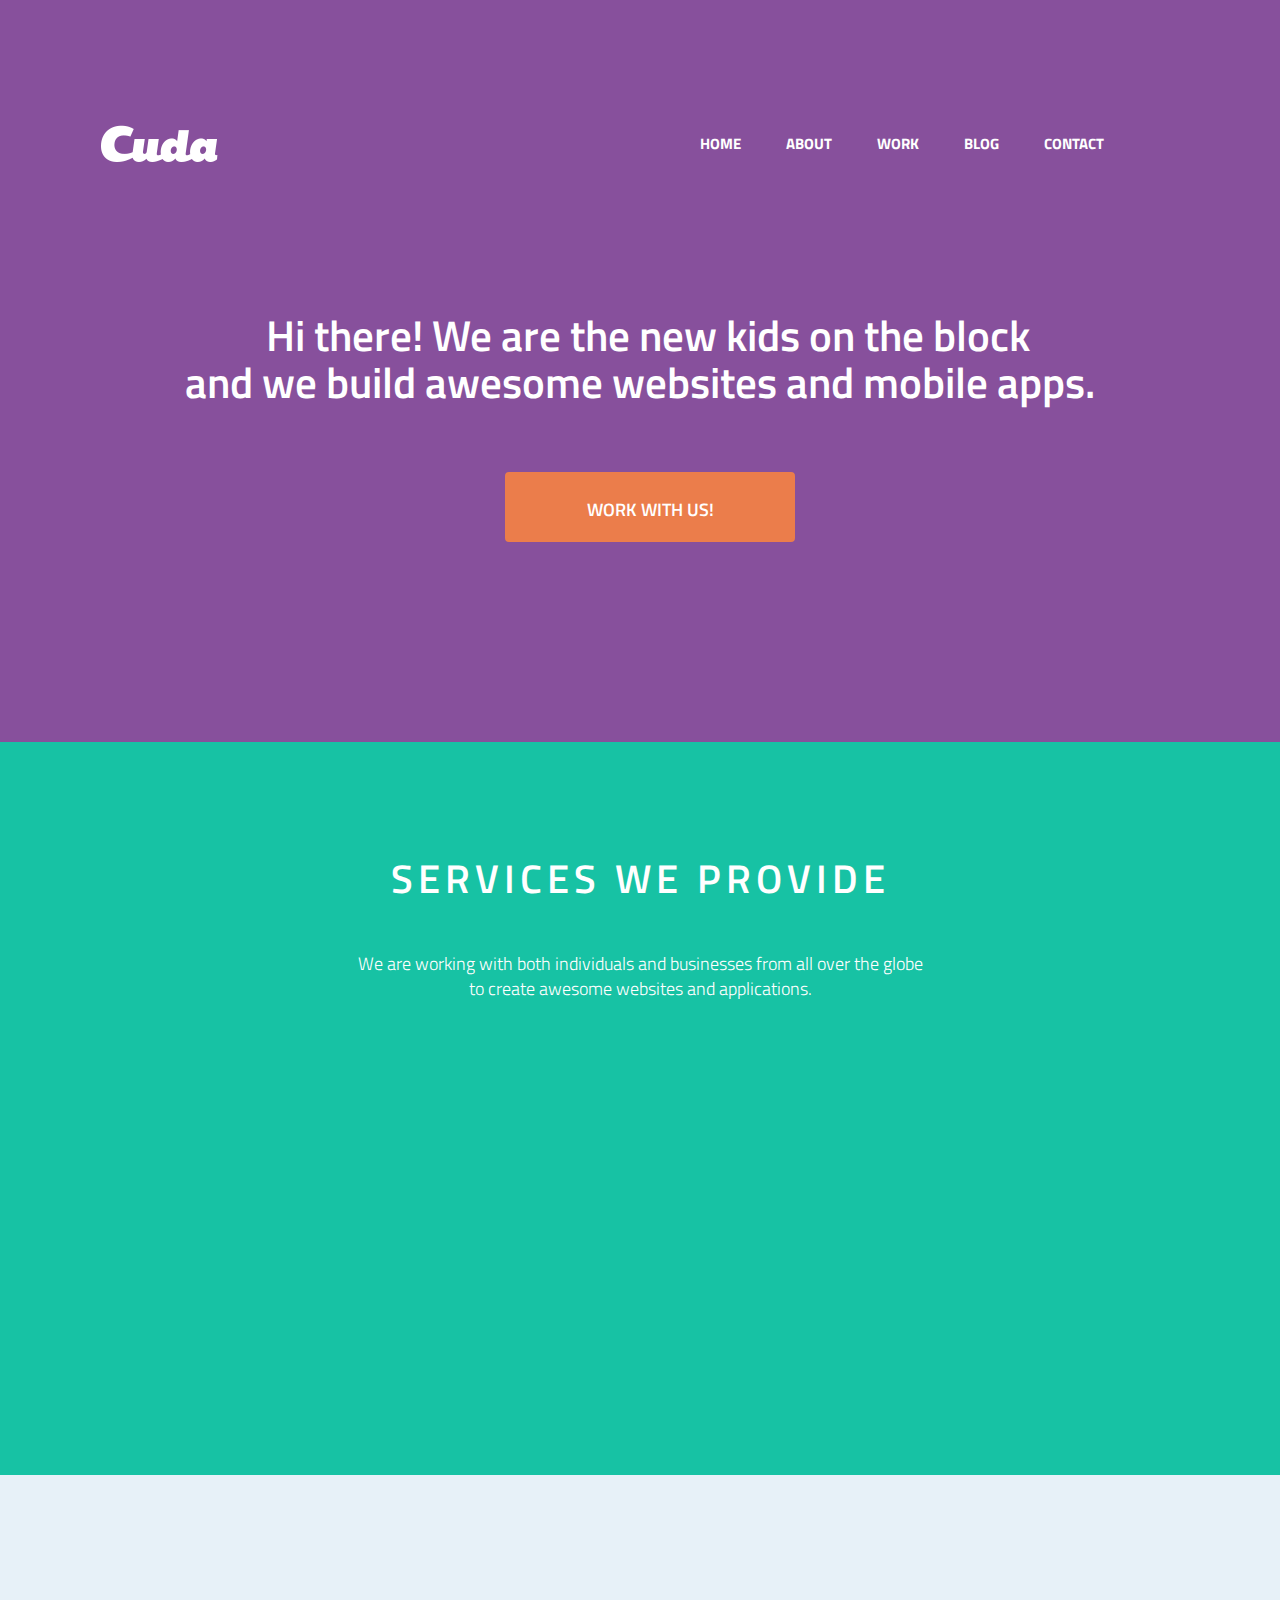
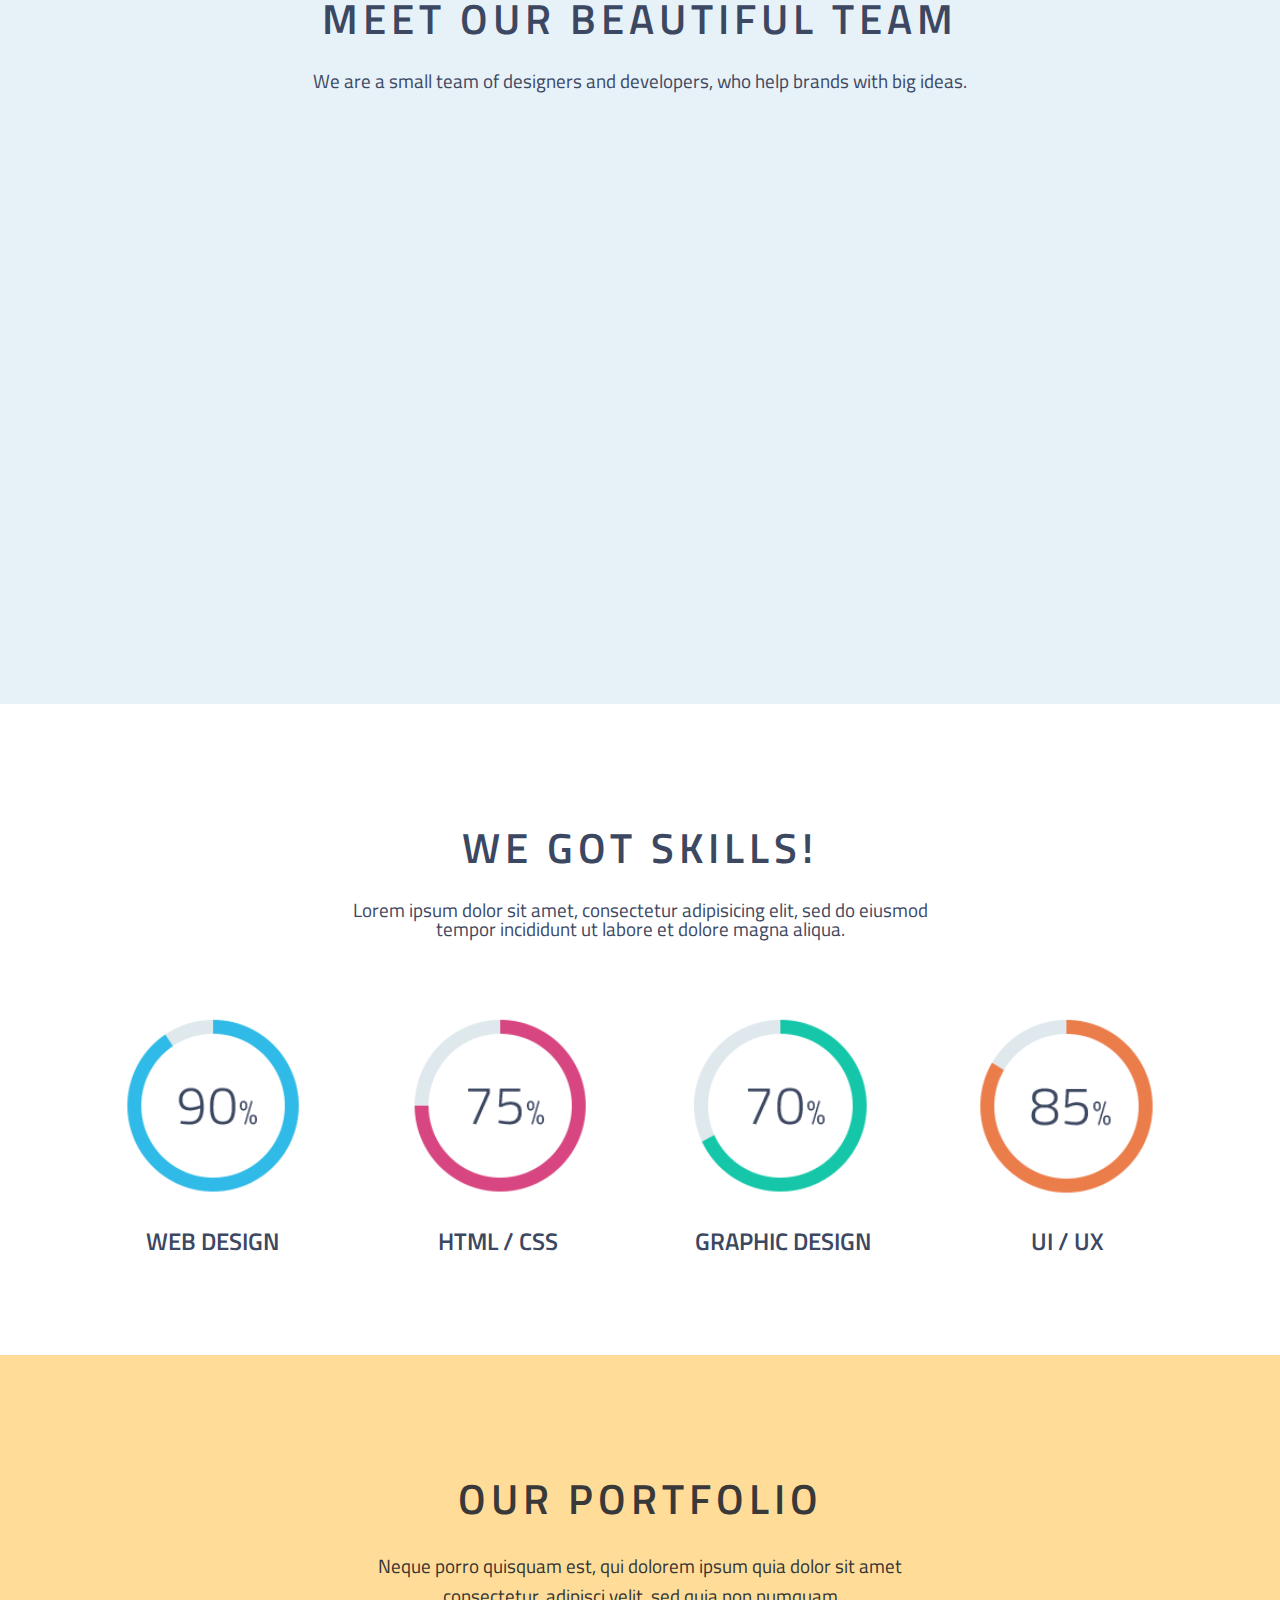
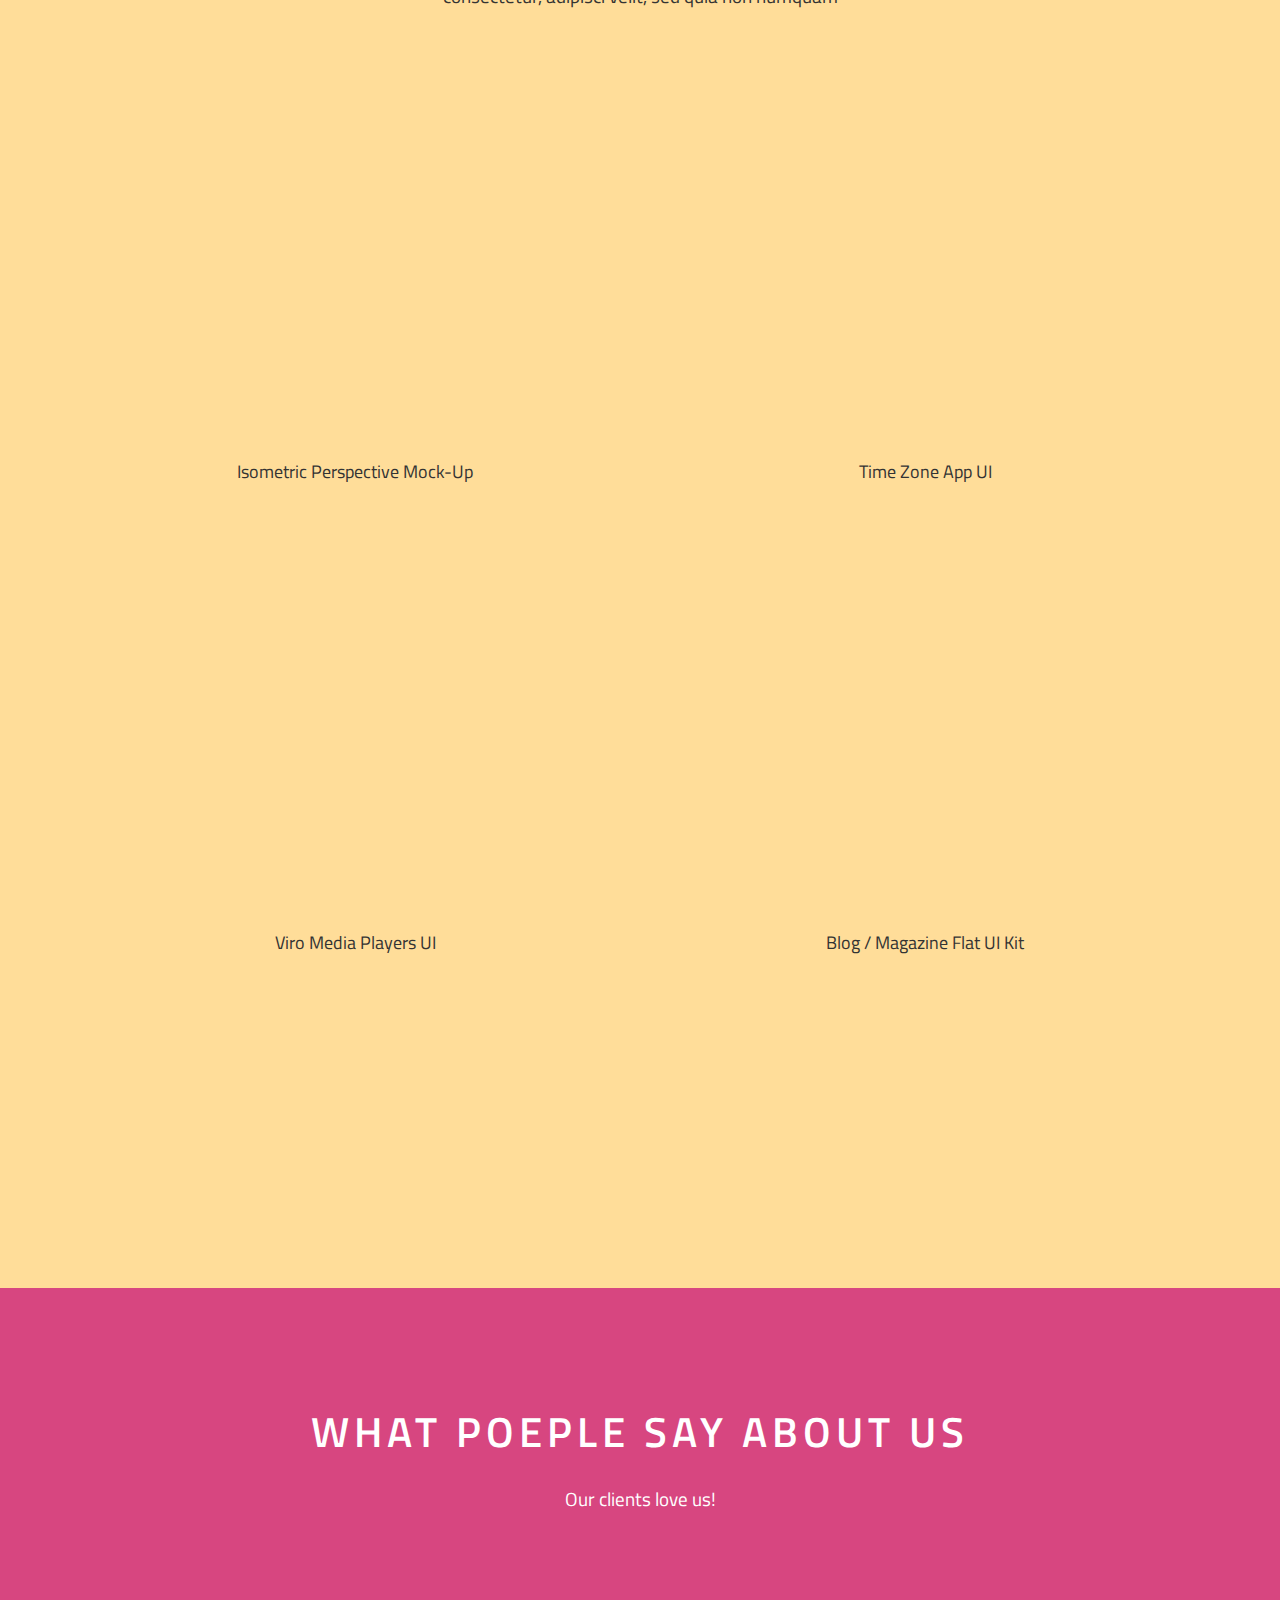
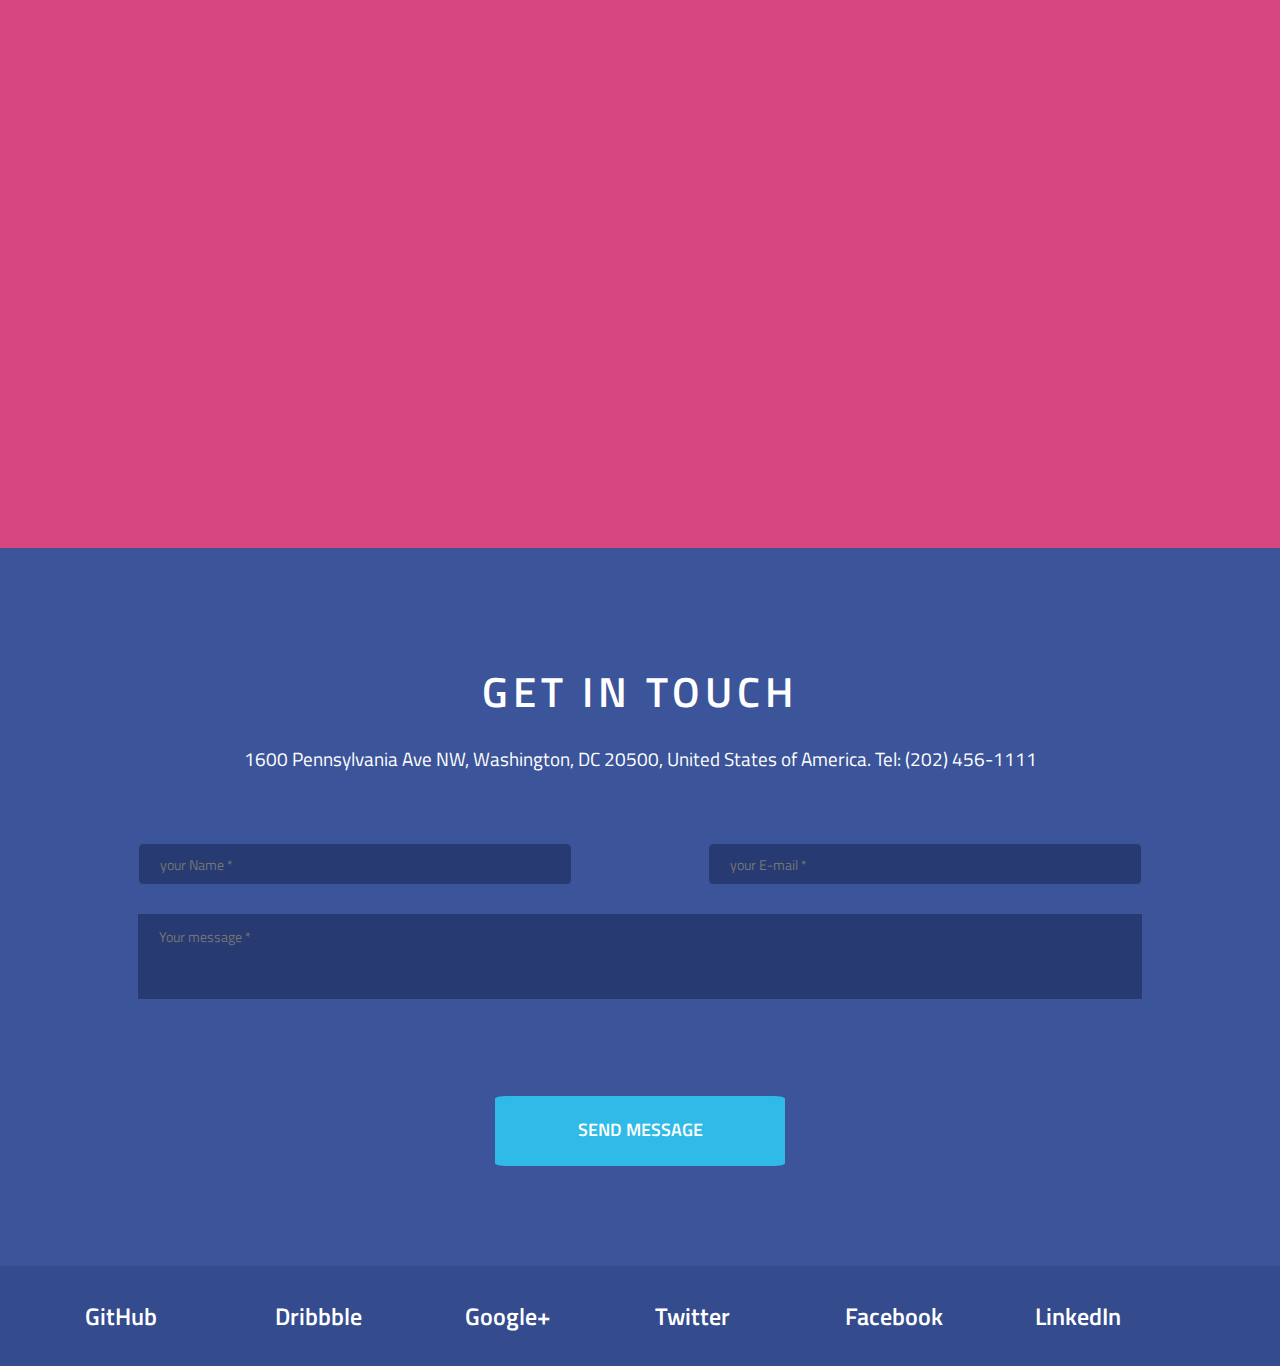
==== commit b49edbaf: "Add files via upload" ====
--- a/index.html
+++ b/index.html
@@ -11,10 +11,13 @@
     <link rel="stylesheet" href="css/bootstrap.min.css">
     <link rel="stylesheet" href="css/normalize.css">
     <link rel="stylesheet" href="css/style.css">
+   
+
+
   </head>
   <body>
   	<!-- Header-->
-	  	<header class="header">
+	  	<header id="header">
 
 	  		<!-- Header__top-->
 	  		<div class="container">
@@ -25,11 +28,11 @@
 	  				<div class="col-lg-6">
 	  					<nav class="navigator">
 	  						<ul class="menu">
-	  							<li class="menu-item"><a href="#" class="menu-link">Home</a></li>
-	  							<li class="menu-item"><a href="#" class="menu-link">About</a></li>
-	  							<li class="menu-item"><a href="#" class="menu-link">Work</a></li>
-	  							<li class="menu-item"><a href="#" class="menu-link">Blog</a></li>
-	  							<li class="menu-item"><a href="#" class="menu-link">Contact</a></li>
+	  							<li class="menu-item"><a href="#home" class="menu-link">Home</a></li>
+	  							<li class="menu-item"><a href="#team" class="menu-link">About</a></li>
+	  							<li class="menu-item"><a href="#portfolio" class="menu-link">Work</a></li>
+	  							<li class="menu-item"><a href="#testimonialis" class="menu-link">Blog</a></li>
+	  							<li class="menu-item"><a href="#get-in-touch" class="menu-link">Contact</a></li>
 	  						</ul>
 	  					</nav>
 	  				</div>
@@ -51,6 +54,8 @@
 	  	</header>
 
 
+	
+
          <!-- Services  -->
 
 	  	<section id="services">
@@ -67,25 +72,25 @@
                             to create awesome websites and applications.
 	  				</p>
 	  				<div class="col-lg-3">
-	  					<img class="icon" src="img/flag.png">
-	  					<h1 class="title1-services">Branding</h1>
-	  					<p class="descr-services">Lorem ipsum dolor sit amet,<br> 
+	  					<img class="icon wow slideInUp" src="img/flag.png" data-wow-duration="1s" data-wow-offset="150">
+	  					<h1 class="title1-services wow slideInUp" data-wow-duration="1s" data-wow-offset="150">Branding</h1>
+	  					<p class="descr-services wow slideInUp" data-wow-duration="1s" data-wow-offset="150">Lorem ipsum dolor sit amet,<br> 
                          consectetuer adipiscing elit,<br> sed diam nonummy nibh.</p>
 	  				</div>
 	  				<div class="col-lg-3">
-	  					<img class="icon" src="img/pencil.png">
-	  					<h1 class="title1-services">Design</h1>
-	  					<p class="descr-services">Sed ut perspiciatis unde <br> omnis iste natus error sit <br> voluptatem  </p>
-	  				</div>
-	  				<div class="col-lg-3">
-	  					<img class="icon" src="img/shester.png">
-	  					<h1 class="title1-services">Development</h1>
-	  					<p class="descr-services">At vero eos et accusamus et <br> iusto odio dignissimos qui <br> blanditiis praesentium.</p>
-	  				</div>
-	  				<div class="col-lg-3">
-	  					<img class="icon" src="img/rocket.png">
-	  					<h1 class="title1-services">rocket science</h1>
-	  					<p class="descr-services">Et harum quidem rerum est <br> et expedita distinctio. Nam <br> libero tempore.</p>
+	  					<img class="icon wow slideInUp" src="img/pencil.png" data-wow-duration="1s" data-wow-offset="150">
+	  					<h1 class="title1-services wow slideInUp" data-wow-duration="1s" data-wow-offset="150">Design</h1>
+	  					<p class="descr-services wow slideInUp" data-wow-duration="1s" data-wow-offset="150">Sed ut perspiciatis unde <br> omnis iste natus error sit <br> voluptatem  </p>
+	  				</div>
+	  				<div class="col-lg-3">
+	  					<img class="icon wow slideInUp" src="img/shester.png" data-wow-duration="1s" data-wow-offset="150">
+	  					<h1 class="title1-services wow slideInUp" data-wow-duration="1s" data-wow-offset="150">Development</h1>
+	  					<p class="descr-services wow slideInUp" data-wow-duration="1s" data-wow-offset="150">At vero eos et accusamus et <br> iusto odio dignissimos qui <br> blanditiis praesentium.</p>
+	  				</div>
+	  				<div class="col-lg-3">
+	  					<img class="icon wow slideInUp" src="img/rocket.png" data-wow-duration="1s" data-wow-offset="150">
+	  					<h1 class="title1-services wow slideInUp" data-wow-duration="1s" data-wow-offset="150">rocket science</h1>
+	  					<p class="descr-services wow slideInUp" data-wow-duration="1s" data-wow-offset="150">Et harum quidem rerum est <br> et expedita distinctio. Nam <br> libero tempore.</p>
 	  				</div>
 	  			</div>
 	  		</div>
@@ -104,49 +109,49 @@
 	  					We are a small team of designers and developers, who help brands with big ideas.
 	  				</p>
 	  				<div class="col-lg-3">
-	  					<img class="icon2" src="img/fotos/foto5.png">
-	  					<h1 class="title1-team">ANNE HATHAWAY</h1>
-	  					<h2 class="title2-team">CEO / Marketing Guru</h2>
-	  					<p class="descr-team">Lorem ipsum dolor sit amet, <br>
+	  					<img class="icon2 wow slideInRight" src="img/fotos/foto5.png" data-wow-duration="1s" data-wow-offset="150">
+	  					<h1 class="title1-team wow slideInLeft" data-wow-duration="1s" data-wow-offset="150">ANNE HATHAWAY</h1>
+	  					<h2 class="title2-team wow slideInLeft" data-wow-duration="1s" data-wow-offset="150">CEO / Marketing Guru</h2>
+	  					<p class="descr-team wow slideInUp" data-wow-duration="1s" data-wow-offset="150">Lorem ipsum dolor sit amet, <br>
 						 consectetuer adipiscing elit,<br> sed diam nonummy
 						 nibh<br> euismod tincidunt ut laoreet<br> dolore magna.</p>
 						  <div class="social">
-	 						<a target="_blank" href="https://twitter.com" class="ic-tw">&nbsp;</a>
-	 						<a target="_blank" href="https://www.facebook.com" class="ic-fb">&nbsp;</a>
-	 						<a target="_blank" href="https://plus.google.com" class="ic-gl">&nbsp;</a>
-	 					</div>
-	  				</div>
-	  				<div class="col-lg-3">
-	  					<img class="icon2" src="img/fotos/foto5.png">
-	  					<h1 class="title1-team">Kate Upton</h1>
-	  					<h2 class="title2-team">Creative Director</h2>
-	  					<p class="descr-team">Duis aute irure dolor in in<br> voluptate velit esse cillum<br> dolore fugiat nulla pariatur.<br> Excepteur sint occaecat non<br> diam proident.
+	 						<a target="_blank" href="https://twitter.com" class="ic-tw wow slideInUp" data-wow-duration="1s" data-wow-offset="150">&nbsp;</a>
+	 						<a target="_blank" href="https://www.facebook.com" class="ic-fb wow slideInUp" data-wow-duration="1s" data-wow-offset="150">&nbsp;</a>
+	 						<a target="_blank" href="https://plus.google.com" class="ic-gl wow slideInUp" data-wow-duration="1s" data-wow-offset="150">&nbsp;</a>
+	 					</div>
+	  				</div>
+	  				<div class="col-lg-3">
+	  					<img class="icon2 wow slideInRight" src="img/fotos/foto5.png" data-wow-duration="1s" data-wow-offset="150">
+	  					<h1 class="title1-team wow slideInLeft" data-wow-duration="1s" data-wow-offset="150">Kate Upton</h1>
+	  					<h2 class="title2-team wow slideInLeft" data-wow-duration="1s" data-wow-offset="150">Creative Director</h2>
+	  					<p class="descr-team wow slideInUp" data-wow-duration="1s" data-wow-offset="150">Duis aute irure dolor in in<br> voluptate velit esse cillum<br> dolore fugiat nulla pariatur.<br> Excepteur sint occaecat non<br> diam proident.
                          <div class="social">
-	 						<a target="_blank" href="https://twitter.com" class="ic-tw">&nbsp;</a>
-	 						<a target="_blank" href="https://www.facebook.com" class="ic-fb">&nbsp;</a>
-	 						<a target="_blank" href="https://plus.google.com" class="ic-gl">&nbsp;</a>
-	 					</div>
-	  				</div>
-	  				<div class="col-lg-3">
-	  					<img class="icon2" src="img/fotos/foto5.png">
-	  					<h1 class="title1-team">Olivia Wilde</h1>
-	  					<h2 class="title2-team">Lead Designer</h2>
-	  					<p class="descr-team">Nemo enim ipsam voluptas<br> sit aspernatur aut odit aut<br> fugit, sed quia consequuntur<br> magni dolores eos qui ratione<br> voluptatem nesciunt.</p>
+	 						<a target="_blank" href="https://twitter.com" class="ic-tw wow slideInUp" data-wow-duration="1s" data-wow-offset="150">&nbsp;</a>
+	 						<a target="_blank" href="https://www.facebook.com" class="ic-fb wow slideInUp" data-wow-duration="1s" data-wow-offset="150">&nbsp;</a>
+	 						<a target="_blank" href="https://plus.google.com" class="ic-gl wow slideInUp" data-wow-duration="1s" data-wow-offset="150">&nbsp;</a>
+	 					</div>
+	  				</div>
+	  				<div class="col-lg-3">
+	  					<img class="icon2 wow slideInRight" src="img/fotos/foto5.png" data-wow-duration="1s" data-wow-offset="150">
+	  					<h1 class="title1-team wow slideInLeft" data-wow-duration="1s" data-wow-offset="150">Olivia Wilde</h1>
+	  					<h2 class="title2-team wow slideInLeft" data-wow-duration="1s" data-wow-offset="150">Lead Designer</h2>
+	  					<p class="descr-team wow slideInUp" data-wow-duration="1s" data-wow-offset="150">Nemo enim ipsam voluptas<br> sit aspernatur aut odit aut<br> fugit, sed quia consequuntur<br> magni dolores eos qui ratione<br> voluptatem nesciunt.</p>
                           <div class="social">
-	 						<a target="_blank" href="https://twitter.com" class="ic-tw">&nbsp;</a>
-	 						<a target="_blank" href="https://www.facebook.com" class="ic-fb">&nbsp;</a>
-	 						<a target="_blank" href="https://plus.google.com" class="ic-gl">&nbsp;</a>
-	 					</div>
-	  				</div>
-	  				<div class="col-lg-3">
-	  					<img class="icon2" src="img/fotos/foto5.png">
-	  					<h1 class="title1-team">Ashley Greene</h1>
-	  					<h2 class="title2-team">SEO / Developer</h2>
-	  					<p class="descr-team">Sed ut perspiciatis unde<br> omnis iste natus error sit<br> voluptatem accusantium<br> doloremque laudantium,<br> totam rem aperiam.</p>
+	 						<a target="_blank" href="https://twitter.com" class="ic-tw wow slideInUp" data-wow-duration="1s" data-wow-offset="150">&nbsp;</a>
+	 						<a target="_blank" href="https://www.facebook.com" class="ic-fb wow slideInUp" data-wow-duration="1s" data-wow-offset="150">&nbsp;</a>
+	 						<a target="_blank" href="https://plus.google.com" class="ic-gl wow slideInUp" data-wow-duration="1s" data-wow-offset="150">&nbsp;</a>
+	 					</div>
+	  				</div>
+	  				<div class="col-lg-3">
+	  					<img class="icon2 wow slideInRight" src="img/fotos/foto5.png" data-wow-duration="1s" data-wow-offset="150">
+	  					<h1 class="title1-team wow slideInLeft" data-wow-duration="1s" data-wow-offset="150">Ashley Greene</h1>
+	  					<h2 class="title2-team wow slideInLeft" data-wow-duration="1s" data-wow-offset="150">SEO / Developer</h2>
+	  					<p class="descr-team wow slideInUp" data-wow-duration="1s" data-wow-offset="150">Sed ut perspiciatis unde<br> omnis iste natus error sit<br> voluptatem accusantium<br> doloremque laudantium,<br> totam rem aperiam.</p>
                           <div class="social">
-	 						<a target="_blank" href="https://twitter.com" class="ic-tw">&nbsp;</a>
-	 						<a target="_blank" href="https://www.facebook.com" class="ic-fb">&nbsp;</a>
-	 						<a target="_blank" href="https://plus.google.com" class="ic-gl">&nbsp;</a>
+	 						<a target="_blank" href="https://twitter.com" class="ic-tw wow slideInUp" data-wow-duration="1s" data-wow-offset="150">&nbsp;</a>
+	 						<a target="_blank" href="https://www.facebook.com" class="ic-fb wow slideInUp" data-wow-duration="1s" data-wow-offset="150">&nbsp;</a>
+	 						<a target="_blank" href="https://plus.google.com" class="ic-gl wow slideInUp" data-wow-duration="1s" data-wow-offset="150">&nbsp;</a>
 	 					</div>
 	  				</div>
 	  			</div>
@@ -199,22 +204,22 @@
  					consectetur, adipisci velit, sed quia non numquam	
 	  				</p>
 	  				<div class="col-lg-6">
-	  					<img class="icon4" src="img/portfolio/1.png" alt="pc">
+	  					<img class="icon4 wow flipInX" src="img/portfolio/1.png" alt="pc" data-wow-duration="1s" data-wow-offset="150">
 	  					<h1 class="title-portfolio">Isometric Perspective Mock-Up</h1>
 	  				</div>
 	  				<div class="col-lg-6">
-	  					<img class="icon4" src="img/portfolio/2.png" alt="pc">
+	  					<img class="icon4 wow flipInX" src="img/portfolio/2.png" alt="pc" data-wow-duration="1s" data-wow-offset="150">
 	  					<h1 class="title-portfolio">Time Zone App UI</h1>
 	  				</div>
 	  				<div class="col-lg-6">
-	  					<img class="icon4" src="img/portfolio/3.png" alt="pc">
+	  					<img class="icon4 wow flipInX" src="img/portfolio/3.png" alt="pc" data-wow-duration="1s" data-wow-offset="150">
 	  					<h1 class="title-portfolio">Viro Media Players UI</h1>
 	  				</div>
 	  				<div class="col-lg-6">
-	  					<img class="icon4" src="img/portfolio/4.png" alt="pc">
+	  					<img class="icon4 wow flipInX" src="img/portfolio/4.png" alt="pc" data-wow-duration="1s" data-wow-offset="150">
 	  					<h1 class="title-portfolio">Blog / Magazine Flat UI Kit</h1>
 	  				</div>
-	  				<div class="btn-port">
+	  				<div class="btn-port wow bounceInUp"  data-wow-offset="150">
 	  					<a  href="#">load more projects</a>
 	  				</div>
 	  			</div>
@@ -231,28 +236,28 @@
 	  				</div>
 	  				<p class="test-descr">Our clients love us!</p>
 	  				<div class="col-lg-6">
-	  					<img class="icon5" src="img/Base1.png" alt="pc">
-	  					<p class="testimonialis-text">”Nullam dapibus blandit orci, viverra <br> gravida dui lobortis eget. Maecenas <br> fringilla urna eu nisl scelerisque.”</p>
-	  					<h1 class="title-testimonialis">Chanel Iman</h1>
-	  					<h2 class="title2-testimonialis">CEO of Pinterest</h2>
-	  				</div>
-	  				<div class="col-lg-6">
-	  					<img class="icon5" src="img/Base1.png" alt="pc">
-	  					<p class="testimonialis-text">”Vivamus luctus urna sed urna ultricies <br> ac tempor dui sagittis. In condimentum<br> facilisis porta.”</p>
-	  					<h1 class="title-testimonialis">ADRIANA LIMA</h1>
-	  					<h2 class="title2-testimonialis">Founder of Instagram</h2>
-	  				</div>
-	  				<div class="col-lg-6">
-	  					<img class="icon5" src="img/Base1.png" alt="pc">
-	  					<p class="testimonialis-text">”Vivamus luctus urna sed urna ultricies<br> ac tempor dui sagittis. In condimentum<br> facilisis porta.”</p>
-	  					<h1 class="title-testimonialis">ANNE HATHAWAY</h1> 
-	  					<h2 class="title2-testimonialis">Lead Designer at Behance</h2>
-	  				</div>
-	  				<div class="col-lg-6">
-	  					<img class="icon5" src="img/Base1.png" alt="pc">
-	  					<p class="testimonialis-text">”Phasellus non purus vel arcu tempor<br> commodo. Fusce semper, purus vel luctus<br> molestie, risus sem cursus neque.”</p>
-	  					<h1 class="title-testimonialis">EMMA STONE</h1>
-	  					<h2 class="title2-testimonialis">Co-Founder of Shazam</h2>
+	  					<img class="icon5 wow jackInTheBox" src="img/Base1.png" alt="pc">
+	  					<p class="testimonialis-text wow jackInTheBox">”Nullam dapibus blandit orci, viverra <br> gravida dui lobortis eget. Maecenas <br> fringilla urna eu nisl scelerisque.”</p>
+	  					<h1 class="title-testimonialis wow jackInTheBox">Chanel Iman</h1>
+	  					<h2 class="title2-testimonialis wow jackInTheBox">CEO of Pinterest</h2>
+	  				</div>
+	  				<div class="col-lg-6">
+	  					<img class="icon5 wow jackInTheBox" src="img/Base1.png" alt="pc">
+	  					<p class="testimonialis-text wow jackInTheBox">”Vivamus luctus urna sed urna ultricies <br> ac tempor dui sagittis. In condimentum<br> facilisis porta.”</p>
+	  					<h1 class="title-testimonialis wow jackInTheBox">ADRIANA LIMA</h1>
+	  					<h2 class="title2-testimonialis wow jackInTheBox">Founder of Instagram</h2>
+	  				</div>
+	  				<div class="col-lg-6">
+	  					<img class="icon5 wow jackInTheBox" src="img/Base1.png" alt="pc">
+	  					<p class="testimonialis-text wow jackInTheBox">”Vivamus luctus urna sed urna ultricies<br> ac tempor dui sagittis. In condimentum<br> facilisis porta.”</p>
+	  					<h1 class="title-testimonialis wow jackInTheBox">ANNE HATHAWAY</h1> 
+	  					<h2 class="title2-testimonialis wow jackInTheBox">Lead Designer at Behance</h2>
+	  				</div>
+	  				<div class="col-lg-6">
+	  					<img class="icon5 wow jackInTheBox" src="img/Base1.png" alt="pc">
+	  					<p class="testimonialis-text wow jackInTheBox">”Phasellus non purus vel arcu tempor<br> commodo. Fusce semper, purus vel luctus<br> molestie, risus sem cursus neque.”</p>
+	  					<h1 class="title-testimonialis wow jackInTheBox">EMMA STONE</h1>
+	  					<h2 class="title2-testimonialis wow jackInTheBox">Co-Founder of Shazam</h2>
 	  				</div>
 	  			</div>
 	  		</div>
@@ -286,7 +291,7 @@
 	  		</div>
 	  	</section>
 
-	  	<footer class="footer">
+	  	<footer id="footer">
 	  		<div class="container">
 	  			<div class="row">
 	  				<div class="col-lg-2">
@@ -313,22 +318,16 @@
    
 
 
-
-
-
-
-
-
-
-
-
-
-
-
-
+     <script src="js/jquery-3.2.1.min.js" ></script>
+     <script src="js/scroll.js" ></script>
+     <script type="text/javascript" src="js/wow.min.js" ></script>
+     <script>
+     	new WOW().init();
+     </script>
+  
     <!-- Optional JavaScript -->
     <!-- jQuery first, then Popper.js, then Bootstrap JS -->
-    <script src="https://code.jquery.com/jquery-3.2.1.slim.min.js" integrity="sha384-KJ3o2DKtIkvYIK3UENzmM7KCkRr/rE9/Qpg6aAZGJwFDMVNA/GpGFF93hXpG5KkN" crossorigin="anonymous"></script>
-    <script src="js/bootstrap.min.js"></script>
+    <!-- <script src="https://code.jquery.com/jquery-3.2.1.slim.min.js" integrity="sha384-KJ3o2DKtIkvYIK3UENzmM7KCkRr/rE9/Qpg6aAZGJwFDMVNA/GpGFF93hXpG5KkN" crossorigin="anonymous"></script>
+    <script src="js/bootstrap.min.js"></script> -->
   </body>
 </html>--- a/css/style.css
+++ b/css/style.css
@@ -1,6 +1,6 @@
 /* Header */
 
-.header {
+#header {
 	background-color: #87509c;
 }
 
@@ -509,7 +509,7 @@
 
 
 /* Footer */
-.footer {
+#footer {
 	background-color: #344b8e;
     height: 100px;
 }
@@ -526,4 +526,6 @@
 }
 a:hover {
 	color: #30bae7;
-}+}
+
+
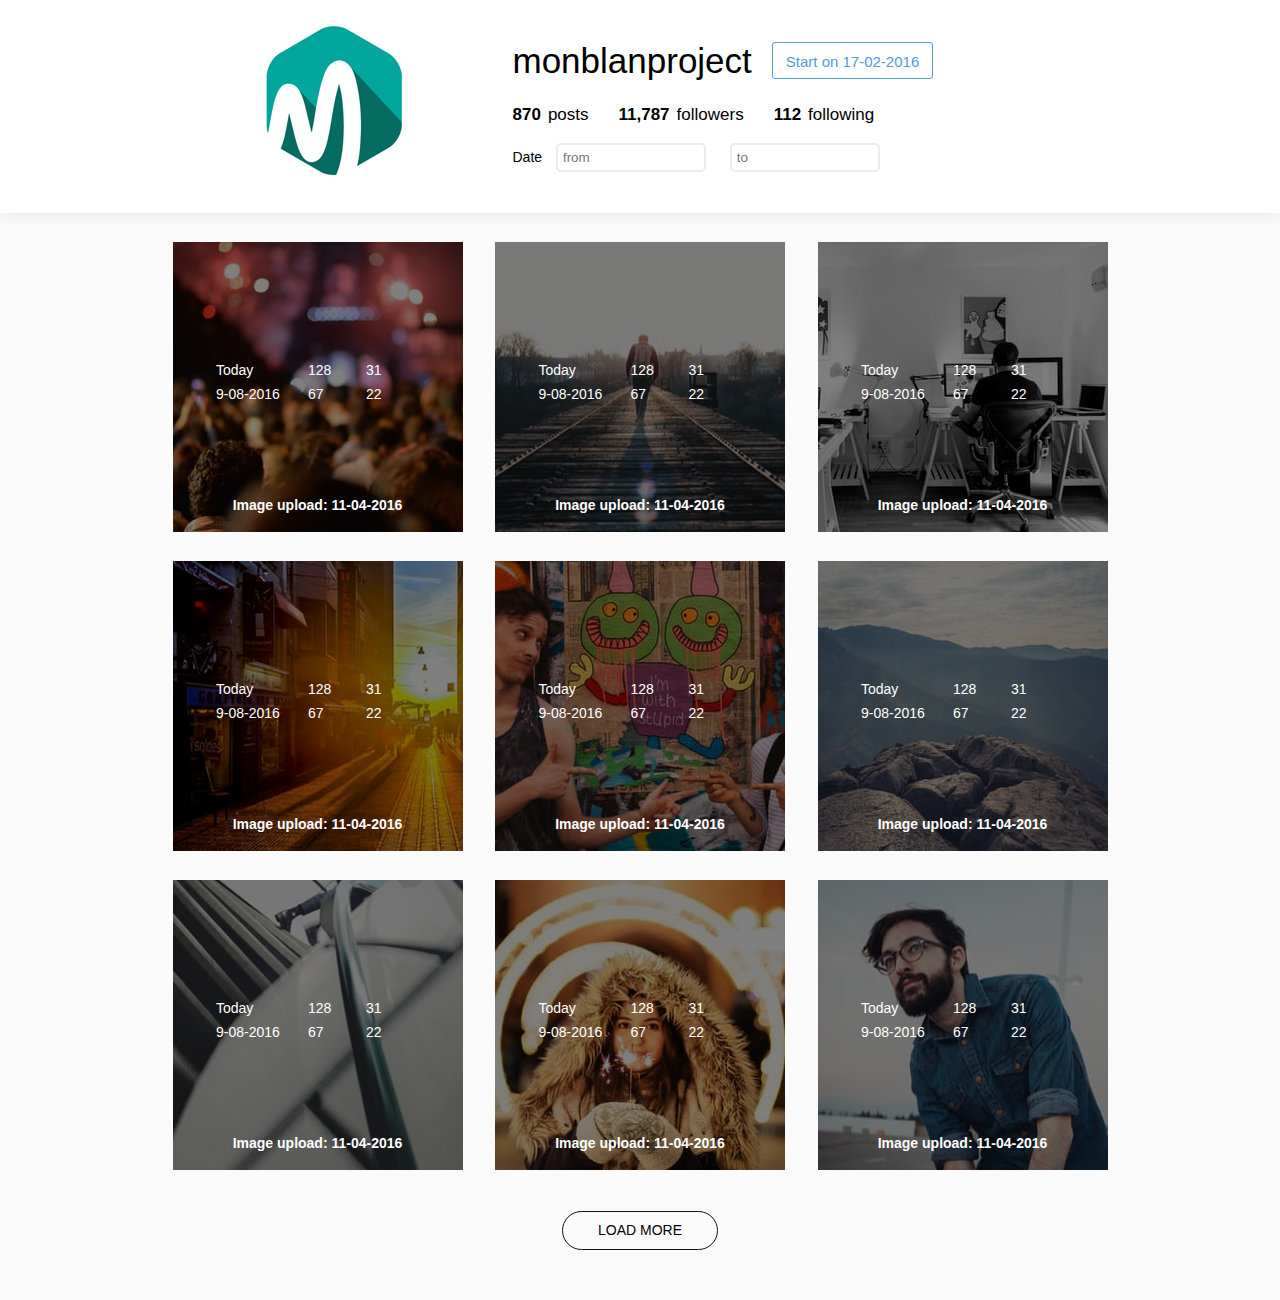
==== commit d54955cf: "Add files via upload" ====
--- a/index.html
+++ b/index.html
@@ -1,333 +1,209 @@
-<!doctype html>
+<!DOCTYPE html>
 <html lang="en">
-  <head>
-    <title>CUDA</title>
-    <!-- Required meta tags -->
-    <meta charset="utf-8">
-    <meta name="viewport" content="width=device-width, initial-scale=1, shrink-to-fit=no">
-    <link href="https://fonts.googleapis.com/css?family=Titillium+Web:300,400,600" rel="stylesheet">
-    <!-- Bootstrap CSS -->
-    <link rel="stylesheet" href="css/animate.css">
-    <link rel="stylesheet" href="css/bootstrap.min.css">
-    <link rel="stylesheet" href="css/normalize.css">
-    <link rel="stylesheet" href="css/style.css">
-   
+<head>
+	<meta charset="UTF-8">
+	<meta name="viewport" content="width=device-width, initial-scale=1">
+	<title>monblanproject</title>
+	<link rel="stylesheet" href="https://use.fontawesome.com/releases/v5.8.2/css/all.css" integrity="sha384-oS3vJWv+0UjzBfQzYUhtDYW+Pj2yciDJxpsK1OYPAYjqT085Qq/1cq5FLXAZQ7Ay" crossorigin="anonymous">
+	<link rel="stylesheet" href="css/normalize.css">
+	<link rel="stylesheet" href="css/style.css">
+</head>
+<body>
+	<header id="header" class="header">
+		<div class="wrapper">
+			<div class="header__container">
+				<div class="header__container__left">
+					<div class="header__logo"><img src="img/Logo.png" alt="image-logo"></div>
+				</div>
+				<div class="header__container__right">
+					<div class="header__top">
+						<h1 class="header__title">monblanproject</h1>
+						<div class="header__start">
+							<p class="header__start__date">Start on 17-02-2016</p>
+						</div>
+					</div>
+					<div class="header__middle">
+						<p class="header__amount"><span>870</span>posts</p>
+						<p class="header__amount"><span>11,787</span>followers</p>
+						<p class="header__amount"><span>112</span>following</p>
+					</div>
+					<div class="header__bottom">
+						<p>Date</p>
+						<input type="text" id="fromDate" placeholder="from" autocomplete="off" >
+						<input type="text" id="toDate" placeholder="to" autocomplete="off" >
+					</div>
+				</div>
+			</div>
+		</div>
+	</header>
+
+	<section id="media" class="media">
+		<div class="wrapper">
+			<div class="media__container">
+				<div class="media__container__item" style="background-image: url(./img/fisrt-image.png); background-repeat: no-repeat; background-position: center;">
+					<div class="media__container__box">
+						<div class="media__center">
+							<span>Today</span>
+							<div><i class="fas fa-heart"></i>128</div>
+							<div><i class="fas fa-comment-alt"></i>31</div>
+						</div>
+						<div class="media__center">
+							<span>9-08-2016</span>
+							<div><i class="fas fa-heart"></i>67</div>
+							<div><i class="fas fa-comment-alt"></i>22</div>
+						</div>
+					</div>
+					<div class="media__bootom">
+						<h3>Image upload: 11-04-2016</h3>
+					</div>
+				</div>
+				<div class="media__container__item" style="background-image: url(./img/second-image.png); background-repeat: no-repeat; background-position: center;">
+					<div class="media__container__box">
+						<div class="media__center">
+							<span>Today</span>
+							<div><i class="fas fa-heart"></i>128</div>
+							<div><i class="fas fa-comment-alt"></i>31</div>
+						</div>
+						<div class="media__center">
+							<span>9-08-2016</span>
+							<div><i class="fas fa-heart"></i>67</div>
+							<div><i class="fas fa-comment-alt"></i>22</div>
+						</div>
+					</div>
+					<div class="media__bootom">
+						<h3>Image upload: 11-04-2016</h3>
+					</div>
+				</div>
+				<div class="media__container__item" style="background-image: url(./img/third-image.png); background-repeat: no-repeat; background-position: center;">
+					<div class="media__container__box">
+						<div class="media__center">
+							<span>Today</span>
+							<div><i class="fas fa-heart"></i>128</div>
+							<div><i class="fas fa-comment-alt"></i>31</div>
+						</div>
+						<div class="media__center">
+							<span>9-08-2016</span>
+							<div><i class="fas fa-play"></i>67</div>
+							<div><i class="fas fa-comment-alt"></i>22</div>
+						</div>
+					</div>
+						<div class="media__bootom">
+							<h3>Image upload: 11-04-2016</h3>
+						</div>
+				</div>
+				<div class="media__container__item" style="background-image: url(./img/fourth-image.png); background-repeat: no-repeat; background-position: center;">
+					<div class="media__container__box">
+						<div class="media__center">
+							<span>Today</span>
+							<div><i class="fas fa-heart"></i>128</div>
+							<div><i class="fas fa-comment-alt"></i>31</div>
+						</div>
+						<div class="media__center">
+							<span>9-08-2016</span>
+							<div><i class="fas fa-heart"></i>67</div>
+							<div><i class="fas fa-comment-alt"></i>22</div>
+						</div>
+					</div>
+					<div class="media__bootom">
+						<h3>Image upload: 11-04-2016</h3>
+					</div>
+				</div>
+				<div class="media__container__item" style="background-image: url(./img/fifth-image.png); background-repeat: no-repeat; background-position: center;">
+					<div class="media__container__box">
+						<div class="media__center">
+							<span>Today</span>
+							<div><i class="fas fa-play"></i>128</div>
+							<div><i class="fas fa-comment-alt"></i>31</div>
+						</div>
+						<div class="media__center">
+							<span>9-08-2016</span>
+							<div><i class="fas fa-play"></i>67</div>
+							<div><i class="fas fa-comment-alt"></i>22</div>
+						</div>
+					</div>
+					<div class="media__bootom">
+						<h3>Image upload: 11-04-2016</h3>
+					</div>
+				</div>
+				<div class="media__container__item" style="background-image: url(./img/sixth-image.png); background-repeat: no-repeat; background-position: center;">
+					<div class="media__container__box">
+						<div class="media__center">
+							<span>Today</span>
+							<div><i class="fas fa-heart"></i>128</div>
+							<div><i class="fas fa-comment-alt"></i>31</div>
+						</div>
+						<div class="media__center">
+							<span>9-08-2016</span>
+							<div><i class="fas fa-heart"></i>67</div>
+							<div><i class="fas fa-comment-alt"></i>22</div>
+						</div>
+					</div>
+					<div class="media__bootom">
+						<h3>Image upload: 11-04-2016</h3>
+					</div>
+				</div>
+				<div class="media__container__item" style="background-image: url(./img/seven-image.png); background-repeat: no-repeat; background-position: center;">
+					<div class="media__container__box">
+						<div class="media__center">
+							<span>Today</span>
+							<div><i class="fas fa-heart"></i>128</div>
+							<div><i class="fas fa-comment-alt"></i>31</div>
+						</div>
+						<div class="media__center">
+							<span>9-08-2016</span>
+							<div><i class="fas fa-heart"></i>67</div>
+							<div><i class="fas fa-comment-alt"></i>22</div>
+						</div>
+					</div>
+					<div class="media__bootom">
+						<h3>Image upload: 11-04-2016</h3>
+					</div>
+				</div>
+				<div class="media__container__item" style="background-image: url(./img/eighth-image.png); background-repeat: no-repeat; background-position: center;">
+					<div class="media__container__box">
+						<div class="media__center">
+							<span>Today</span>
+							<div><i class="fas fa-heart"></i>128</div>
+							<div><i class="fas fa-comment-alt"></i>31</div>
+						</div>
+						<div class="media__center">
+							<span>9-08-2016</span>
+							<div><i class="fas fa-heart"></i>67</div>
+							<div><i class="fas fa-comment-alt"></i>22</div>
+						</div>
+					</div>
+					<div class="media__bootom">
+						<h3>Image upload: 11-04-2016</h3>
+					</div>
+				</div>
+				<div class="media__container__item" style="background-image: url(./img/ninth-image.png); background-repeat: no-repeat; background-position: center;">
+					<div class="media__container__box">
+						<div class="media__center">
+							<span>Today</span>
+							<div><i class="fas fa-heart"></i>128</div>
+							<div><i class="fas fa-comment-alt"></i>31</div>
+						</div>
+						<div class="media__center">
+							<span>9-08-2016</span>
+							<div><i class="fas fa-heart"></i>67</div>
+							<div><i class="fas fa-comment-alt"></i>22</div>
+						</div>
+					</div>
+					<div class="media__bootom">
+						<h3>Image upload: 11-04-2016</h3>
+					</div>
+				</div>
+				<div class="media__btn">
+					<a href="#" class="media__btn__link">load more</a>
+				</div>
+			</div>
+		</div>
+	</section>
 
 
-  </head>
-  <body>
-  	<!-- Header-->
-	  	<header id="header">
-
-	  		<!-- Header__top-->
-	  		<div class="container">
-	  			<div class="row-top">
-	  				<div class="col-lg-6 logo">
-	  					<img src="img/logo.png" alt="logo">
-	  				</div>
-	  				<div class="col-lg-6">
-	  					<nav class="navigator">
-	  						<ul class="menu">
-	  							<li class="menu-item"><a href="#home" class="menu-link">Home</a></li>
-	  							<li class="menu-item"><a href="#team" class="menu-link">About</a></li>
-	  							<li class="menu-item"><a href="#portfolio" class="menu-link">Work</a></li>
-	  							<li class="menu-item"><a href="#testimonialis" class="menu-link">Blog</a></li>
-	  							<li class="menu-item"><a href="#get-in-touch" class="menu-link">Contact</a></li>
-	  						</ul>
-	  					</nav>
-	  				</div>
-	  			</div>
-	  			<!-- Header__middle-->
-	  				<div class="title">
-	  					<h1 class="text">
-	  						&nbsp;&nbsp;&nbsp;&nbsp;&nbsp;&nbsp;&nbsp;&nbsp;
-	  						 Hi there! We are the new kids on the block<br/>
-							and we build awesome websites and mobile apps.
-	  					</h1>
-	  				</div>
-	  				<!-- Header__bottom-->
-	  				<div class="btn">
-	  					<a target="_blank" href="https://vk.com/jk325">work with us!</a>
-	  				</div>
-	  		</div>
-
-	  	</header>
-
-
+	<script src="js/qjuery.js"></script>
+	<script src="js/jquery-ui.js"></script>
+	<script src="js/script.js"></script>
 	
-
-         <!-- Services  -->
-
-	  	<section id="services">
-	  		<div class="container">
-	  			<div class="row text-center">
-	  				<div class="title-services">
-	  					<h1 class="text-servicse">
-	  					   services we provide
-	  					</h1>
-	  				</div>
-	  				<p class="title-descr">
-	  						We are working with both individuals and businesses
-	  						from all over the globe <br/>
-                            to create awesome websites and applications.
-	  				</p>
-	  				<div class="col-lg-3">
-	  					<img class="icon wow slideInUp" src="img/flag.png" data-wow-duration="1s" data-wow-offset="150">
-	  					<h1 class="title1-services wow slideInUp" data-wow-duration="1s" data-wow-offset="150">Branding</h1>
-	  					<p class="descr-services wow slideInUp" data-wow-duration="1s" data-wow-offset="150">Lorem ipsum dolor sit amet,<br> 
-                         consectetuer adipiscing elit,<br> sed diam nonummy nibh.</p>
-	  				</div>
-	  				<div class="col-lg-3">
-	  					<img class="icon wow slideInUp" src="img/pencil.png" data-wow-duration="1s" data-wow-offset="150">
-	  					<h1 class="title1-services wow slideInUp" data-wow-duration="1s" data-wow-offset="150">Design</h1>
-	  					<p class="descr-services wow slideInUp" data-wow-duration="1s" data-wow-offset="150">Sed ut perspiciatis unde <br> omnis iste natus error sit <br> voluptatem  </p>
-	  				</div>
-	  				<div class="col-lg-3">
-	  					<img class="icon wow slideInUp" src="img/shester.png" data-wow-duration="1s" data-wow-offset="150">
-	  					<h1 class="title1-services wow slideInUp" data-wow-duration="1s" data-wow-offset="150">Development</h1>
-	  					<p class="descr-services wow slideInUp" data-wow-duration="1s" data-wow-offset="150">At vero eos et accusamus et <br> iusto odio dignissimos qui <br> blanditiis praesentium.</p>
-	  				</div>
-	  				<div class="col-lg-3">
-	  					<img class="icon wow slideInUp" src="img/rocket.png" data-wow-duration="1s" data-wow-offset="150">
-	  					<h1 class="title1-services wow slideInUp" data-wow-duration="1s" data-wow-offset="150">rocket science</h1>
-	  					<p class="descr-services wow slideInUp" data-wow-duration="1s" data-wow-offset="150">Et harum quidem rerum est <br> et expedita distinctio. Nam <br> libero tempore.</p>
-	  				</div>
-	  			</div>
-	  		</div>
-	  	</section>
-
-
-	  	<section id="team">
-	  		<div class="container">
-	  			<div class="row text-center">
-	  				<div class="title-team">
-	  					<h1 class="text-team">
-	  					meet our beautiful team
-	  					</h1>
-	  				</div>
-	  				<p class="team-descr">
-	  					We are a small team of designers and developers, who help brands with big ideas.
-	  				</p>
-	  				<div class="col-lg-3">
-	  					<img class="icon2 wow slideInRight" src="img/fotos/foto5.png" data-wow-duration="1s" data-wow-offset="150">
-	  					<h1 class="title1-team wow slideInLeft" data-wow-duration="1s" data-wow-offset="150">ANNE HATHAWAY</h1>
-	  					<h2 class="title2-team wow slideInLeft" data-wow-duration="1s" data-wow-offset="150">CEO / Marketing Guru</h2>
-	  					<p class="descr-team wow slideInUp" data-wow-duration="1s" data-wow-offset="150">Lorem ipsum dolor sit amet, <br>
-						 consectetuer adipiscing elit,<br> sed diam nonummy
-						 nibh<br> euismod tincidunt ut laoreet<br> dolore magna.</p>
-						  <div class="social">
-	 						<a target="_blank" href="https://twitter.com" class="ic-tw wow slideInUp" data-wow-duration="1s" data-wow-offset="150">&nbsp;</a>
-	 						<a target="_blank" href="https://www.facebook.com" class="ic-fb wow slideInUp" data-wow-duration="1s" data-wow-offset="150">&nbsp;</a>
-	 						<a target="_blank" href="https://plus.google.com" class="ic-gl wow slideInUp" data-wow-duration="1s" data-wow-offset="150">&nbsp;</a>
-	 					</div>
-	  				</div>
-	  				<div class="col-lg-3">
-	  					<img class="icon2 wow slideInRight" src="img/fotos/foto5.png" data-wow-duration="1s" data-wow-offset="150">
-	  					<h1 class="title1-team wow slideInLeft" data-wow-duration="1s" data-wow-offset="150">Kate Upton</h1>
-	  					<h2 class="title2-team wow slideInLeft" data-wow-duration="1s" data-wow-offset="150">Creative Director</h2>
-	  					<p class="descr-team wow slideInUp" data-wow-duration="1s" data-wow-offset="150">Duis aute irure dolor in in<br> voluptate velit esse cillum<br> dolore fugiat nulla pariatur.<br> Excepteur sint occaecat non<br> diam proident.
-                         <div class="social">
-	 						<a target="_blank" href="https://twitter.com" class="ic-tw wow slideInUp" data-wow-duration="1s" data-wow-offset="150">&nbsp;</a>
-	 						<a target="_blank" href="https://www.facebook.com" class="ic-fb wow slideInUp" data-wow-duration="1s" data-wow-offset="150">&nbsp;</a>
-	 						<a target="_blank" href="https://plus.google.com" class="ic-gl wow slideInUp" data-wow-duration="1s" data-wow-offset="150">&nbsp;</a>
-	 					</div>
-	  				</div>
-	  				<div class="col-lg-3">
-	  					<img class="icon2 wow slideInRight" src="img/fotos/foto5.png" data-wow-duration="1s" data-wow-offset="150">
-	  					<h1 class="title1-team wow slideInLeft" data-wow-duration="1s" data-wow-offset="150">Olivia Wilde</h1>
-	  					<h2 class="title2-team wow slideInLeft" data-wow-duration="1s" data-wow-offset="150">Lead Designer</h2>
-	  					<p class="descr-team wow slideInUp" data-wow-duration="1s" data-wow-offset="150">Nemo enim ipsam voluptas<br> sit aspernatur aut odit aut<br> fugit, sed quia consequuntur<br> magni dolores eos qui ratione<br> voluptatem nesciunt.</p>
-                          <div class="social">
-	 						<a target="_blank" href="https://twitter.com" class="ic-tw wow slideInUp" data-wow-duration="1s" data-wow-offset="150">&nbsp;</a>
-	 						<a target="_blank" href="https://www.facebook.com" class="ic-fb wow slideInUp" data-wow-duration="1s" data-wow-offset="150">&nbsp;</a>
-	 						<a target="_blank" href="https://plus.google.com" class="ic-gl wow slideInUp" data-wow-duration="1s" data-wow-offset="150">&nbsp;</a>
-	 					</div>
-	  				</div>
-	  				<div class="col-lg-3">
-	  					<img class="icon2 wow slideInRight" src="img/fotos/foto5.png" data-wow-duration="1s" data-wow-offset="150">
-	  					<h1 class="title1-team wow slideInLeft" data-wow-duration="1s" data-wow-offset="150">Ashley Greene</h1>
-	  					<h2 class="title2-team wow slideInLeft" data-wow-duration="1s" data-wow-offset="150">SEO / Developer</h2>
-	  					<p class="descr-team wow slideInUp" data-wow-duration="1s" data-wow-offset="150">Sed ut perspiciatis unde<br> omnis iste natus error sit<br> voluptatem accusantium<br> doloremque laudantium,<br> totam rem aperiam.</p>
-                          <div class="social">
-	 						<a target="_blank" href="https://twitter.com" class="ic-tw wow slideInUp" data-wow-duration="1s" data-wow-offset="150">&nbsp;</a>
-	 						<a target="_blank" href="https://www.facebook.com" class="ic-fb wow slideInUp" data-wow-duration="1s" data-wow-offset="150">&nbsp;</a>
-	 						<a target="_blank" href="https://plus.google.com" class="ic-gl wow slideInUp" data-wow-duration="1s" data-wow-offset="150">&nbsp;</a>
-	 					</div>
-	  				</div>
-	  			</div>
-	  		</div>
-	  	</section>
-
-	  	<section id="skills">
-	  		<div class="container">
-	  			<div class="row text-center">
-	  				<div class="title-skills">
-	  				<h1 class="text-skills">
-	  					we got skills!
-	  					</h1>
-	  				</div>
-	  				<p class="skills-descr">
-	  					Lorem ipsum dolor sit amet, consectetur adipisicing elit, sed do eiusmod<br>
-						tempor incididunt ut labore et dolore magna aliqua.
-	  				</p>
-	  				<div class="col-lg-3">
-	  					<img class="icon3" src="img/skills/skil1.png">
-	  					<h1 class="title1-skills">Web Design</h1>
-	  				</div>
-	  				<div class="col-lg-3">
-	  					<img class="icon3" src="img/skills/skil2.png">
-	  					<h1 class="title1-skills">HTML / CSS</h1>
-	  				</div>
-	  				<div class="col-lg-3">
-	  					<img class="icon3" src="img/skills/skil3.png">
-	  					<h1 class="title1-skills">GRAPHIC DESIGN</h1>
-	  				</div>
-	  				<div class="col-lg-3">
-	  					<img class="icon3" src="img/skills/skil4.png">
-	  					<h1 class="title1-skills">UI / UX</h1>
-	  				</div>
-	  			</div>
-	  		</div>	
-	  	</section>
-
-
-	  	<section id="portfolio">
-	  		<div class="container">
-	  			<div class="row text-center">
-	  				<div class="title-port">
-	  					<h1 class="text-port">
-	  						our portfolio
-	  					</h1>
-	  				</div>
-	  				<p class="port-descr">Neque porro quisquam est, 
-	  				qui dolorem ipsum quia dolor sit amet <br>
- 					consectetur, adipisci velit, sed quia non numquam	
-	  				</p>
-	  				<div class="col-lg-6">
-	  					<img class="icon4 wow flipInX" src="img/portfolio/1.png" alt="pc" data-wow-duration="1s" data-wow-offset="150">
-	  					<h1 class="title-portfolio">Isometric Perspective Mock-Up</h1>
-	  				</div>
-	  				<div class="col-lg-6">
-	  					<img class="icon4 wow flipInX" src="img/portfolio/2.png" alt="pc" data-wow-duration="1s" data-wow-offset="150">
-	  					<h1 class="title-portfolio">Time Zone App UI</h1>
-	  				</div>
-	  				<div class="col-lg-6">
-	  					<img class="icon4 wow flipInX" src="img/portfolio/3.png" alt="pc" data-wow-duration="1s" data-wow-offset="150">
-	  					<h1 class="title-portfolio">Viro Media Players UI</h1>
-	  				</div>
-	  				<div class="col-lg-6">
-	  					<img class="icon4 wow flipInX" src="img/portfolio/4.png" alt="pc" data-wow-duration="1s" data-wow-offset="150">
-	  					<h1 class="title-portfolio">Blog / Magazine Flat UI Kit</h1>
-	  				</div>
-	  				<div class="btn-port wow bounceInUp"  data-wow-offset="150">
-	  					<a  href="#">load more projects</a>
-	  				</div>
-	  			</div>
-	  		</div>
-	  	</section>
-
-	  	<section id="testimonialis">
-	  		<div class="container">
-	  			<div class="row text-center">
-	  				<div class="title-test">
-	  					<h1 class="text-test">
-	  						what poeple say about us
-	  					</h1>
-	  				</div>
-	  				<p class="test-descr">Our clients love us!</p>
-	  				<div class="col-lg-6">
-	  					<img class="icon5 wow jackInTheBox" src="img/Base1.png" alt="pc">
-	  					<p class="testimonialis-text wow jackInTheBox">”Nullam dapibus blandit orci, viverra <br> gravida dui lobortis eget. Maecenas <br> fringilla urna eu nisl scelerisque.”</p>
-	  					<h1 class="title-testimonialis wow jackInTheBox">Chanel Iman</h1>
-	  					<h2 class="title2-testimonialis wow jackInTheBox">CEO of Pinterest</h2>
-	  				</div>
-	  				<div class="col-lg-6">
-	  					<img class="icon5 wow jackInTheBox" src="img/Base1.png" alt="pc">
-	  					<p class="testimonialis-text wow jackInTheBox">”Vivamus luctus urna sed urna ultricies <br> ac tempor dui sagittis. In condimentum<br> facilisis porta.”</p>
-	  					<h1 class="title-testimonialis wow jackInTheBox">ADRIANA LIMA</h1>
-	  					<h2 class="title2-testimonialis wow jackInTheBox">Founder of Instagram</h2>
-	  				</div>
-	  				<div class="col-lg-6">
-	  					<img class="icon5 wow jackInTheBox" src="img/Base1.png" alt="pc">
-	  					<p class="testimonialis-text wow jackInTheBox">”Vivamus luctus urna sed urna ultricies<br> ac tempor dui sagittis. In condimentum<br> facilisis porta.”</p>
-	  					<h1 class="title-testimonialis wow jackInTheBox">ANNE HATHAWAY</h1> 
-	  					<h2 class="title2-testimonialis wow jackInTheBox">Lead Designer at Behance</h2>
-	  				</div>
-	  				<div class="col-lg-6">
-	  					<img class="icon5 wow jackInTheBox" src="img/Base1.png" alt="pc">
-	  					<p class="testimonialis-text wow jackInTheBox">”Phasellus non purus vel arcu tempor<br> commodo. Fusce semper, purus vel luctus<br> molestie, risus sem cursus neque.”</p>
-	  					<h1 class="title-testimonialis wow jackInTheBox">EMMA STONE</h1>
-	  					<h2 class="title2-testimonialis wow jackInTheBox">Co-Founder of Shazam</h2>
-	  				</div>
-	  			</div>
-	  		</div>
-	  	</section>
-
-	  	<section id="get-in-touch">
-	  		<div class="container">
-	  			<div class="row text-center">
-	  				<div class="title-test">
-	  				<h1 class="text-get">
-	  						get in touch
-	  					</h1>
-	  				</div>
-	  				<p class="get-descr">1600 Pennsylvania Ave NW, Washington, DC 20500, United States of America. Tel: (202) 456-1111</p>
-	  				<form action="#" id="messege">
-	 						<div class="col-lg-6">
-	 						<input type="text" placeholder="your Name *" />
-	 					</div>
-	 					<div class="col-lg-6">
-	 						<input type="text" placeholder="your E-mail *"/>
-	 					</div>
-	 					<div class="bottom">
-	 						<textarea cols="0" rows="0" placeholder="Your message *" ></textarea>
-	 					</div>
-	 				</form>
-	 				<div class="btn-get">
-	  					<a  href="#">SEND MESSAGE</a>
-	  				</div>
-	  			</div>
-	  			</div>
-	  		</div>
-	  	</section>
-
-	  	<footer id="footer">
-	  		<div class="container">
-	  			<div class="row">
-	  				<div class="col-lg-2">
-	  					<a target="_blank" href="https://github.com">GitHub</a>
-	  				</div>
-	  				<div class="col-lg-2">
-	  					<a target="_blank" href="https://dribbble.com">Dribbble</a>
-	  				</div>
-	  				<div class="col-lg-2">
-	  					<a target="_blank" href="https://plus.google.com">Google+</a>
-	  				</div>
-	  				<div class="col-lg-2">
-	  					<a target="_blank" href="https://twitter.com">Twitter</a>
-	  				</div>
-	  				<div class="col-lg-2">
-	  					<a target="_blank" href="https://www.facebook.com">Facebook</a>
-	  				</div>
-	  				<div class="col-lg-2">
-	  					<a target="_blank" href="https://www.linkedin.com">LinkedIn</a>
-	  				</div>
-	  			</div>
-	  		</div>
-	  	</footer>
-   
-
-
-     <script src="js/jquery-3.2.1.min.js" ></script>
-     <script src="js/scroll.js" ></script>
-     <script type="text/javascript" src="js/wow.min.js" ></script>
-     <script>
-     	new WOW().init();
-     </script>
-  
-    <!-- Optional JavaScript -->
-    <!-- jQuery first, then Popper.js, then Bootstrap JS -->
-    <!-- <script src="https://code.jquery.com/jquery-3.2.1.slim.min.js" integrity="sha384-KJ3o2DKtIkvYIK3UENzmM7KCkRr/rE9/Qpg6aAZGJwFDMVNA/GpGFF93hXpG5KkN" crossorigin="anonymous"></script>
-    <script src="js/bootstrap.min.js"></script> -->
-  </body>
+</body>
 </html>--- a/css/style.css
+++ b/css/style.css
@@ -1,531 +1,290 @@
-/* Header */
-
-#header {
-	background-color: #87509c;
-}
-
-.container {
-	max-width: 1140px;
-	margin: 0 auto;
-	width: 100%;
-}
-.row-top {
-	margin-top: 55px;
-	display: flex;
-	align-items: center;
-	justify-content: center;
-}
-
-.menu {
-	list-style: none;
-	display: flex;
-}
-.menu a {
-	text-decoration: none;
-}
-.menu-item {
-	margin-left: 45px;
-}
-.menu-link {
-	font-family: "Titillium Web", Semi-bold;
-	font-size: 15px;
-	font-weight: 700;
-	position: relative;
-	text-transform: uppercase;
-    color: #fff;
-}
-.menu-link:hover {
-	background-color: #643a79;
-	width: 70%;
-	padding: 6px 15px;
-	border-radius: 15%;
-	color: #fff;
-}
-
-/* Header  middle text */
-
-.title {
-	display: flex;
-	align-items: center;
-	justify-content: center;
-}
-
-.text {
-	font-family: "Titillium Web", bold;
-	font-size: 43px;
-	font-weight: 600;
-	margin-top: 150px; 
-	color: white;
-}
-
-.btn {
-	display: inline-block;
-	margin-top: 65px;
-	margin-left: 420px;
-	padding-top: 23px;
-	margin-bottom: 200px;
-	font-family: "Titillium Web", Semi-bold;
-	font-size: 18px;
-	font-weight: 600;
-	text-transform: uppercase;
-	width: 290px;
-	height: 70px;
-	background-color: #eb7d4b;
-	border: 2px solid #eb7d4b;
-	cursor: pointer;
-}
-
-.btn a {
-	text-decoration: none;
-	color: white;
-}
-
-.btn:hover {
-	background-color: #db7546;
-
-}
-
-
-/* Services  */
-
-#services {
-	background-color: #17c2a4;
-}
-
-.title-services {
-	display: flex;
-	align-items: center;
-	justify-content: center;
-	margin-top: 115px;
-	color: #3c4761;
-}
-
-.text-servicse {
-	font-family: "Titillium Web", bold;
-	font-size: 40px;
-	font-weight: 600;
-	text-transform: uppercase;
-	color: white;
-	letter-spacing: 5px;
-}
-.title-descr {
-	display: flex;
-	justify-content: center;
-	margin-top: 50px;
-	font-family: "Titillium Web", Regular;
-	font-size: 18px;
-	font-weight: 300;
-	color: white;
-	line-height: 25px;
-}
-
-/* Services  icons */
-
-.icon {
-	height: 130px;
-	margin-top: 80px;
-}
-.title1-services {
-	margin-top: 60px;
-	font-family: "Titillium Web", bold;
-	font-size: 24px;
-	font-weight: 600;
-	color: white;
-	text-transform: uppercase;
-}
-.descr-services {
-	margin-top: 30px;
-	font-family: "Titillium Web", light;
-	font-size: 16px;
-	font-weight: 300;
-	color: white;
-	margin-bottom: 100px;
-}
-
-
-/* Team  */
-
-#team {
-	background-color: #e7f1f8;
-}
-.text-team {
-	font-family: "Titillium Web", bold;
-	font-size: 42px;
-	font-weight: 600;
-	text-transform: uppercase;
-	margin-top: 120px;
-	letter-spacing: 5px;
-	color: #3c4761;
-}
-.team-descr {
-	margin-top: 30px;
-	font-family: "Titillium Web", sans-serif;
-	font-size: 19px;
-	font-weight: 400;
-	color: #3c4761;
-}
-
-/* Team  icon */
-
-.icon2 {
-	margin-top: 80px;
-}
-.title1-team {
-	font-family: "Titillium Web", bold;
-	font-size: 24px;
-	font-weight: 600;
-	margin-top: 30px;
-	color: #3c4761;
-}
-.title2-team {
-	font-family: "Titillium Web", sans-serif;
-	font-size: 16px;
-	font-weight: 400;
-	color: #55c2e9;
-	margin-top: 5px;
-	
-}
-.descr-team {
-	font-family: "Titillium Web", sans-serif;
-	font-size: 16px;
-	font-weight: 400;
-	margin-top: 15px;
-	color: #3c4761;
-}
-/* Team  social */
-.social {margin-top: 20px;}
-
-.social a {
-   display: inline-block;
-   margin: 0 3px;
-   width: 40px;
-   height: 40px;
-   border: 3px solid #222;
-   background: url(../img/social-sprite.png) no-repeat;
-     -webkit-border-radius: 50%;
-   	    -moz-border-radius: 50%;
-   	      -o-border-radius: 50%;
-   	         border-radius: 50%;
-   	         margin-bottom: 100px;
-}
-
-.social a.black {
-	background-color: #222;
-}
-
-.social a.ic-tw {
-  background-position: 0 0 ;
-}
-.social a.ic-tw:hover{
-	border-color: #00aced;
-	background-color: #00ACED;
-    background-position: 0 -40px ;
-}
-
-.social a.ic-tw.black {
-	background-position: 0 -40px ;
-}
-.social a.ic-fb {
-  background-position: -40px 0;
-}
-.social a.ic-fb:hover {
-	border-color: #3b5998;
-	background-color: #3b5998;
-    background-position: -40px -40px;
-}
-
-.social a.ic-fb.black {
-	background-position: -40px -40px ;
-}
-.social a.ic-pn {
-  background-position: -80px 0;
-}
-.social a.ic-pn:hover {
-	border-color: #cb2028;
-	background-color: #cb2028;
-    background-position: -80px -40px;
-}
-
-.social a.ic-pn.black {
-	background-position: -80px -40px ;
-}
-.social a.ic-gl {
-  background-position:  -120px 0;
-}
-.social a.ic-gl:hover {
-	border-color: #d95232;
-	background-color: #d95232;
-    background-position:  -120px -40px;
-}
-
-.social a.ic-gl.black {
-	background-position: -120px -40px ;
-}
-
-/* Skills */
-
-#skills {
-	background-color: #fff;
-}
-.text-skills {
-	font-family: "Titillium Web", bold;
-	font-size: 42px;
-	font-weight: 600;
-	text-transform: uppercase;
-	margin-top: 120px;
-	letter-spacing: 5px;
-	color: #3c4761;
-}
-
-.skills-descr {
-	margin-top: 30px;
-	font-family: "Titillium Web", sans-serif;
-	font-size: 19px;
-	font-weight: 400;
-	color: #3c4761;
-}
-
-/* Team  icon */
-
-.icon3 {
-	margin-top: 70px;
-	height: 190px;
-}
-.title1-skills {
-	font-family: "Titillium Web", bold;
-	font-size: 24px;
-	font-weight: 600;
-	text-transform: uppercase;
-	margin-top: 30px;
-	color: #3c4761;
-	margin-bottom: 100px;
-}
-
-
-/* Portfolio  */
-
-#portfolio {
-	background-color: #ffdd99;
-	
-}
-.text-port {
-	font-family: "Titillium Web", bold;
-	font-size: 42px;
-	font-weight: 600;
-	text-transform: uppercase;
-	margin-top: 120px;
-	letter-spacing: 5px;
-	color: #393939;
-}
-.port-descr {
-	margin-top: 30px;
-	font-family: "Titillium Web", sans-serif;
-	font-size: 19px;
-	font-weight: 500;
-	line-height: 30px;
-}
-
-/* Portfolio  icon */
-
-.icon4 {
-	margin-top: 50px;
-}
-.title-portfolio {
-	margin-top: 20px;
-	font-family: "Titillium Web", sans-serif;
-	font-size: 18px;
-	font-weight: 500;
-}
-/* Portfolio  btn*/
-
-.btn-port {
-	display: inline-block;
-	margin-top: 65px;
-	padding-top: 23px;
-	margin-bottom: 200px;
-	font-family: "Titillium Web", Semi-bold;
-	font-size: 18px;
-	font-weight: 600;
-	text-transform: uppercase;
-	width: 290px;
-	height: 70px;
-	background-color: #17c2a4;
-	border: 2px solid #17c2a4;
-	border-radius: 4%;
-	cursor: pointer;
-}
-.btn-port a {
-	text-decoration: none;
-    color: white;
-}
-.btn-port:hover {
-	background-color: #36d7bb;
-}
-
-/* Testimonialis */
-
-#testimonialis {
-	background-color: #d74680;
-}
-
-.text-test {
-	font-family: "Titillium Web", bold;
-	font-size: 42px;
-	font-weight: 600;
-	text-transform: uppercase;
-	margin-top: 120px;
-	letter-spacing: 5px;
-	color: #fff;
-}
-.test-descr {
-	margin-top: 30px;
-	font-family: "Titillium Web", sans-serif;
-	font-size: 19px;
-	font-weight: 500;
-	line-height: 30px;
-	color: #fff;
-}
-
-/* Testimonialis  icons */
-
-.col-lg-6 {
-	margin-top: 70px;
-}
-.icon5 {
-	float: left;
-}
-
-.testimonialis-text {
-	font:italic 21px/21px "Titillium Web";
-	font-weight: 300;
-	color: #fff;
-	line-height: 25px;
-}
-.title-testimonialis {
-	display: inline-block;
-	font-family: "Titillium Web", bold;
-	font-size: 24px;
-	font-weight: 600;
-	color: #fff;
-	margin-top: 20px;
-	text-transform: uppercase;
-}
-.title2-testimonialis {
-	font-family: "Titillium Web", sans-serif;
-	font-size: 19px;
-	margin-top: 5px;
-	color: #facd96;
-	margin-left: 100px;
-}
-.title2-testimonialis:last-child {
-	margin-bottom: 100px;
-}
-
-
-/* Get in Touch */
-
-
-#get-in-touch {
-	background-color: #3c5499;
-}
-
-.text-get {
-	font-family: "Titillium Web", bold;
-	font-size: 42px;
-	font-weight: 600;
-	text-transform: uppercase;
-	margin-top: 120px;
-	letter-spacing: 5px;
-	color: #fff;
-}
-.get-descr {
-	margin-top: 30px;
-	font-family: "Titillium Web", sans-serif;
-	font-size: 19px;
-	font-weight: 500;
-	line-height: 30px;
-	color: #fff;
-}
-
-/* Get in Touch input */
-
-#messege input[type="text"] {
-	padding: 15px 20px;
-	margin-bottom: 30px;
-	width: 80%;
-	font:  14px/14px "Titillium Web", sans-serif;
-	color: #fff;
-	background: #273a71;
-	-webkit-border-radius: 4px;
-   	    -moz-border-radius: 4px;
-   	      -o-border-radius: 4px;
-   	         border-radius: 4px;
-}
-#messege input[type="text"] {
-	height: 40px;
-	border: 1px solid #273a71;
-}
-#messege textarea {
-	padding: 15px 20px;
-	margin-bottom: 30px;
-	width: 88%;
-	font:  14px/14px "Titillium Web", sans-serif;
-	color: #fff;
-	background: #273a71;
-}
-
-#messege textarea {
-	height: 85px;
-	border: 1px solid #273a71;
-	resize: none;
-}
-
-/* Get in Touch button */
-
-.btn-get {
-	display: inline-block;
-	margin-top: 65px;
-	padding-top: 23px;
-	margin-bottom: 200px;
-	font-family: "Titillium Web", Semi-bold;
-	font-size: 18px;
-	font-weight: 600;
-	text-transform: uppercase;
-	width: 290px;
-	height: 70px;
-	background-color: #30bae7;
-	border: 2px solid #30bae7;
-	border-radius: 4%;
-	cursor: pointer;
-	margin-bottom: 100px;
-}
-.btn-get a {
-	text-decoration: none;
-    color: white;
-}
-.btn-get:hover {
-	background-color: #067ca2;
-}
-
-
-/* Footer */
-#footer {
-	background-color: #344b8e;
-    height: 100px;
-}
-
-.col-lg-2 {
-	line-height: 100px;
-	font-family: "Titillium Web", Semi-bold;
-	font-size: 24px;
-	font-weight: 600;
-}
-.col-lg-2 a{
-	color: #fff;
-	text-decoration: none;
-}
-a:hover {
-	color: #30bae7;
-}
-
-
+.wrapper {
+  width: 100%;
+  max-width: 935px;
+  margin: 0 auto;
+}
+@font-face {
+  font-family: "MyriadPro";
+  src: url("../fonts/MyriadPro-San-serif.otf") format("truetype");
+  font-display: block;
+}
+@font-face {
+  font-family: "MyriadPro-Bold";
+  src: url("..//fonts/MyriadPro-Bold.otf") format("truetype");
+  font-display: block;
+}
+@font-face {
+  font-family: "MyriadPro-Light";
+  src: url("../fonts/Myriad-Pro-Light_31642.ttf") format("truetype");
+  font-display: block;
+}
+@font-face {
+  font-family: "ProximaNova-Bold";
+  src: url("../fonts/ProximaNova-Bold.ttf") format("truetype");
+  font-display: block;
+}
+@font-face {
+  font-family: "HelveticaNeueCyr-Light";
+  src: url("../fonts/HelveticaNeueCyr-Light.ttf") format("truetype");
+  font-display: block;
+}
+@font-face {
+  font-family: "HelveticaNeueCyr-Roman";
+  src: url("../fonts/HelveticaNeueCyr-Roman.ttf") format("truetype");
+  font-display: block;
+}
+#ui-datepicker-div {
+  background: #000;
+}
+#ui-datepicker-div span,
+#ui-datepicker-div a {
+  color: #fff;
+  padding: 3px;
+  display: inline-block;
+}
+#ui-datepicker-div select {
+  display: none;
+}
+.header {
+  position: relative;
+  background: #fff;
+  box-shadow: 0 0 15px rgba(0, 0, 0, 0.1);
+}
+.header__container {
+  display: flex;
+  align-items: center;
+}
+.header__container__left {
+  margin-left: 79px;
+  margin-bottom: 30px;
+  margin-top: 15px;
+}
+.header__container__right {
+  margin-left: 100px;
+}
+.header__container__right .header__top {
+  display: flex;
+  align-items: center;
+  margin-bottom: 27px;
+}
+.header__container__right .header__top .header__title {
+  font-size: 35px;
+  font-family: "Myriad Pro", sans-serif;
+  font-weight: 300;
+}
+.header__container__right .header__top .header__start {
+  border: 1px solid #5499de;
+  border-radius: 3px;
+  margin-left: 20px;
+}
+.header__container__right .header__top .header__start__date {
+  font-size: 15px;
+  font-family: "HelveticaNeue", sans-serif;
+  color: #5499de;
+  padding: 11px 13px 9px 13px;
+}
+.header__container__right .header__middle {
+  display: flex;
+  align-items: center;
+}
+.header__container__right .header__middle .header__amount {
+  margin-right: 30px;
+  font-size: 17px;
+  font-family: "ProximaNova", sans-serif;
+}
+.header__container__right .header__middle .header__amount span {
+  margin-right: 7px;
+  font-family: "ProximaNova", sans-serif;
+  font-weight: 600;
+}
+.header__container__right .header__bottom {
+  margin-top: 20px;
+}
+.header__container__right .header__bottom p {
+  display: inline-block;
+  margin-right: 10px;
+}
+.header__container__right .header__bottom #datepicker {
+  width: 150px;
+  border-radius: 5px;
+  border: 2px solid #ebebeb;
+  padding: 5px 30px 5px 5px;
+}
+.header__container__right .header__bottom #datepicker:hover > span {
+  cursor: pointer;
+}
+.header__container__right .header__bottom #fromDate {
+  background-repeat: no-repeat;
+  width: 150px;
+  border-radius: 5px;
+  border: 2px solid #ebebeb;
+  padding: 5px 30px 5px 5px;
+}
+.header__container__right .header__bottom #toDate {
+  width: 150px;
+  border-radius: 5px;
+  border: 2px solid #ebebeb;
+  padding: 5px 30px 5px 5px;
+}
+.header__container__right .header__bottom input {
+  margin-right: 20px;
+}
+.media {
+  background-color: #fafafa;
+}
+.media__container {
+  display: flex;
+  align-items: center;
+  justify-content: space-between;
+  flex-wrap: wrap;
+  padding-bottom: 50px;
+}
+.media__container__box {
+  width: 100%;
+  display: flex;
+  flex-wrap: wrap;
+  justify-content: center;
+}
+.media__container__item {
+  display: flex;
+  flex-wrap: wrap;
+  align-items: center;
+  width: 290px;
+  height: 290px;
+  margin-top: 29px;
+  position: relative;
+}
+.media__container__item .media__center {
+  display: flex;
+  margin-bottom: 10px;
+  justify-content: center;
+  color: #fff;
+  width: 100%;
+}
+.media__container__item .media__center span {
+  width: 30%;
+  text-align: left;
+}
+.media__container__item .media__center div {
+  width: 20%;
+  text-align: left;
+}
+.media__container__item .media__bootom {
+  position: absolute;
+  width: 100%;
+  height: 30px;
+  bottom: 0;
+  display: flex;
+  justify-content: center;
+  align-items: flex-end;
+  color: #ffffff;
+  margin-bottom: 20px;
+}
+.media__container__item span {
+  text-align: center;
+}
+.media__container__item img {
+  height: 15px;
+  width: 15px;
+  fill: #ffffff;
+}
+.media__container__item i {
+  margin-right: 5px;
+  color: #fff;
+}
+.media__container .media__btn {
+  display: block;
+  text-align: center;
+  width: 100%;
+  padding-top: 40px;
+}
+.media__container .media__btn__link {
+  border: 1px solid #111;
+  border-radius: 20px;
+  padding: 10px 35px 11px 35px;
+  line-height: 40px;
+  transition: none;
+  text-transform: uppercase;
+  font-family: "ProximaNova", sans-serif;
+}
+.media__container .media__btn__link:hover {
+  color: #fff;
+  background-color: #000;
+  transition: 0.5S;
+}
+@media screen and (max-width: 767px) {
+  header .header__container {
+    display: flex;
+    flex-wrap: wrap;
+    justify-content: center;
+  }
+  header .header__container__left {
+    margin-left: 0;
+  }
+  header .header__container__left .header__logo {
+    text-align: center;
+  }
+  header .header__container__right {
+    margin-left: 0;
+  }
+  header .header__container__right .header__top {
+    display: flex;
+    flex-wrap: wrap;
+    justify-content: center;
+  }
+  header .header__container__right .header__top .header__title {
+    text-align: center;
+  }
+  header .header__container__right .header__top .header__start {
+    margin-left: 0;
+  }
+  header .header__container__right .header__middle {
+    display: flex;
+    justify-content: center;
+  }
+  header .header__container__right .header__middle .header__amount {
+    margin-right: 10px;
+  }
+  header .header__container__right .header__bottom {
+    display: flex;
+    justify-content: center;
+    align-items: center;
+    margin-bottom: 20px;
+  }
+  header .header__container__right .header__bottom #fromDate,
+  header .header__container__right .header__bottom #toDate {
+    width: 100px;
+  }
+  .media .media__container {
+    display: flex;
+    flex-wrap: wrap;
+    justify-content: center;
+  }
+}
+@media screen and (min-width: 580px) and (max-width: 767px) {
+  .media .media__container {
+    display: flex;
+    flex-direction: column;
+    justify-content: center;
+  }
+}
+@media screen and (min-width: 767px) and (max-width: 866px) {
+  .media .media__container {
+    display: flex;
+    flex-wrap: wrap;
+    justify-content: center;
+  }
+  .media .media__container__item {
+    margin: 29px;
+  }
+}
+@media screen and (min-width: 867px) and (max-width: 1000px) {
+  .media .media__container {
+    display: flex;
+    flex-wrap: wrap;
+    justify-content: center;
+  }
+  .media .media__container__item {
+    margin-left: 29px;
+  }
+}
